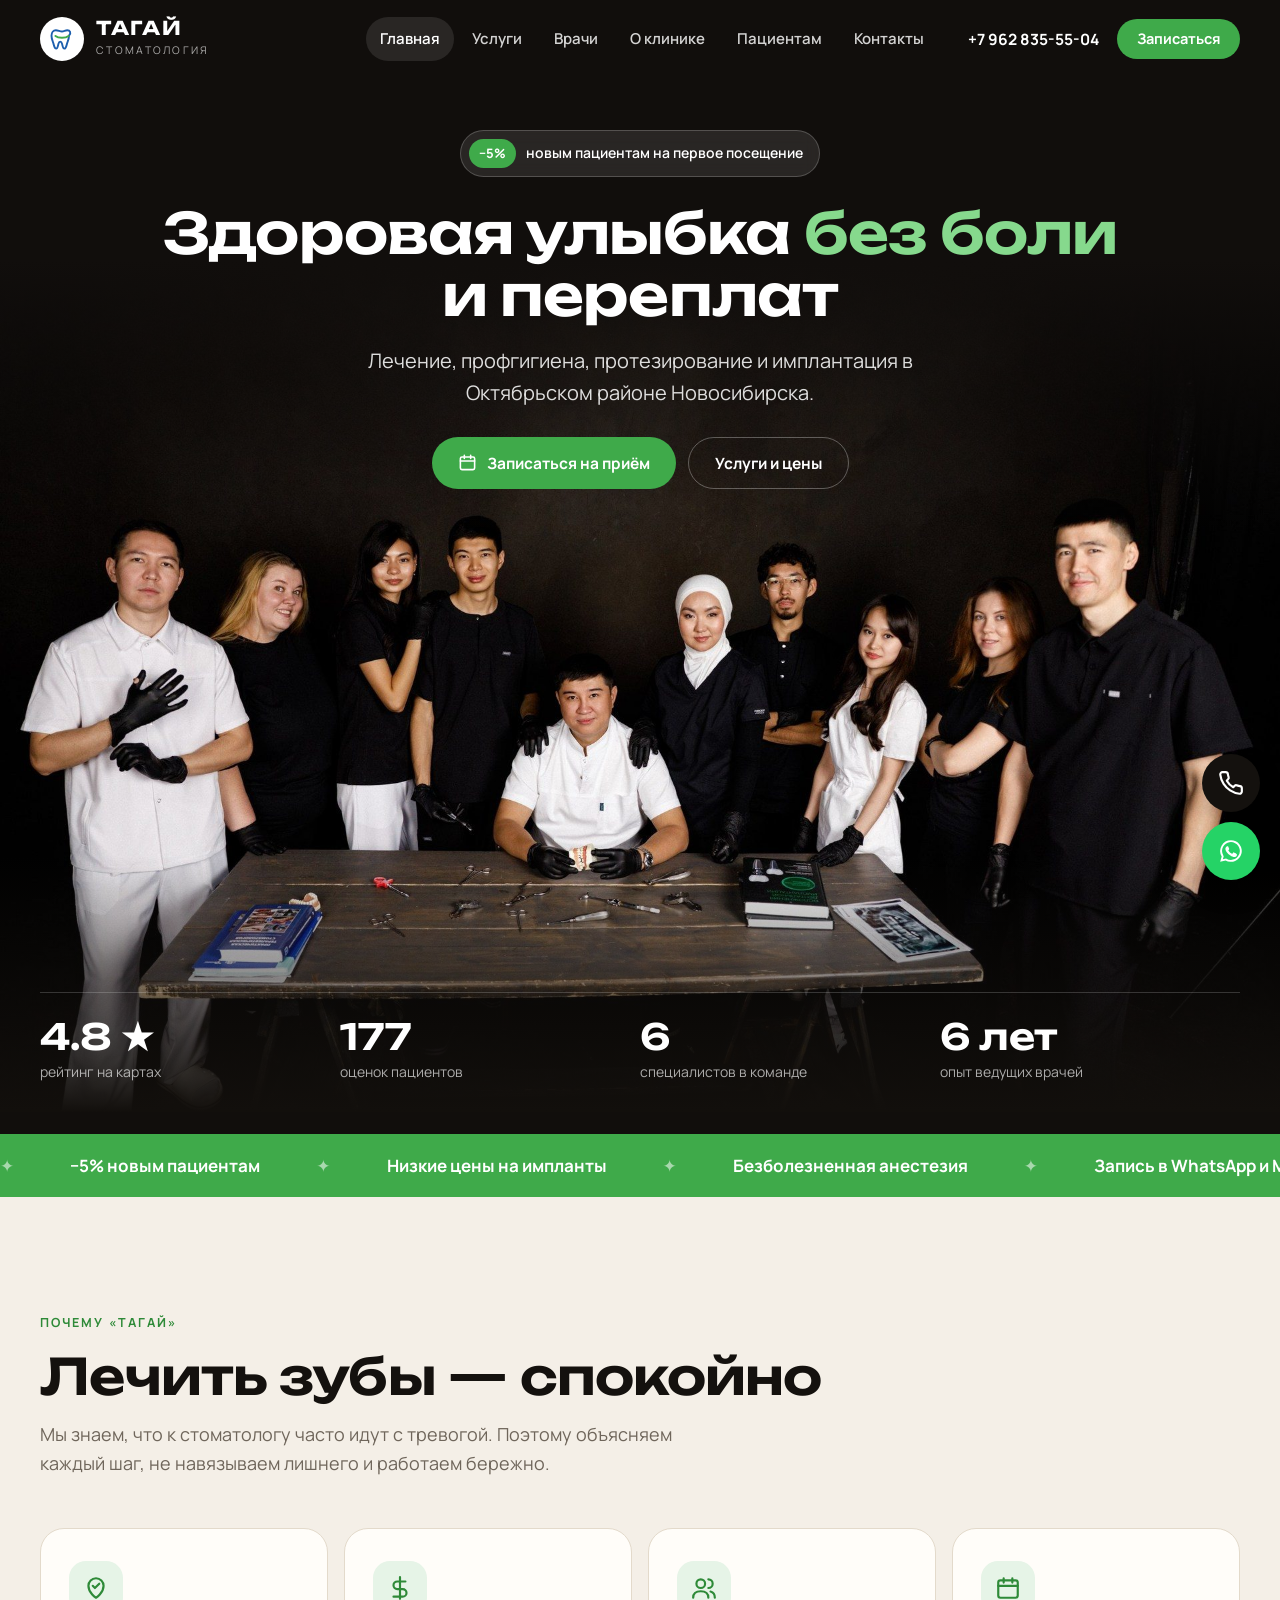
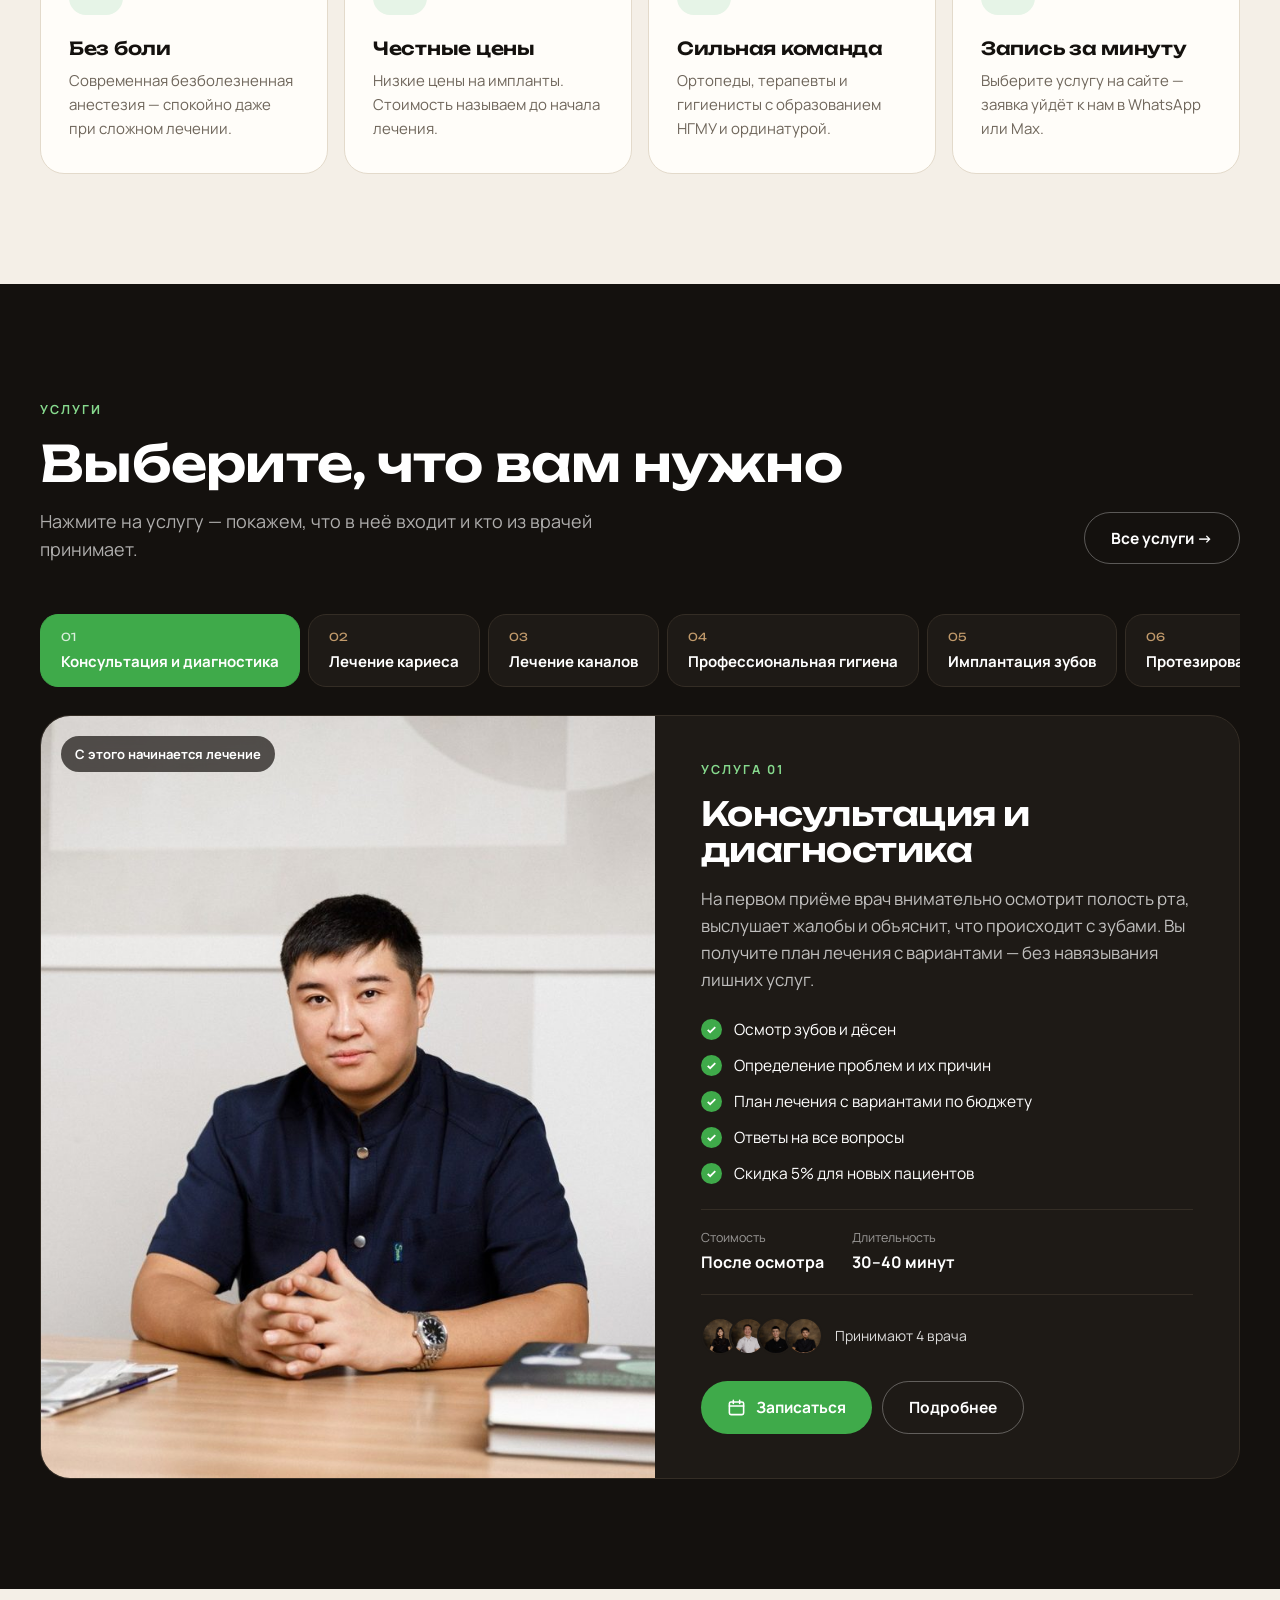
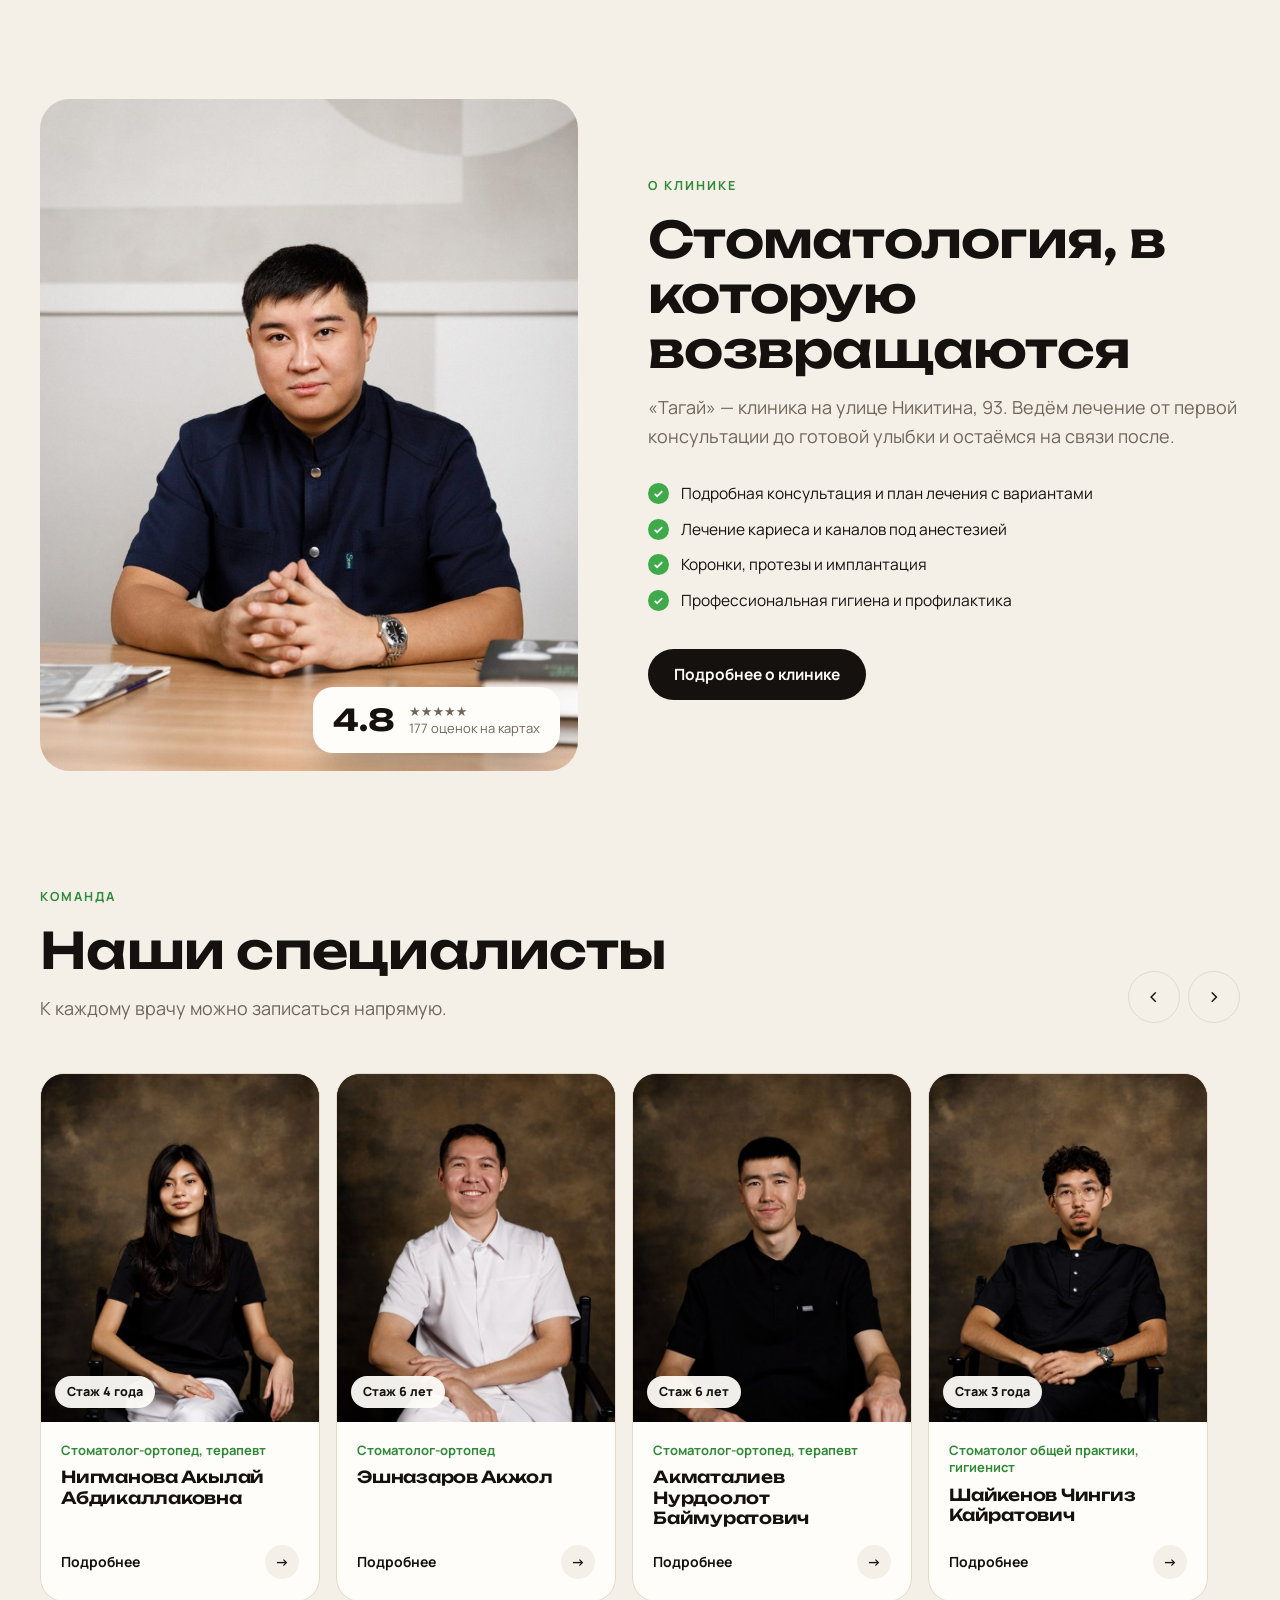
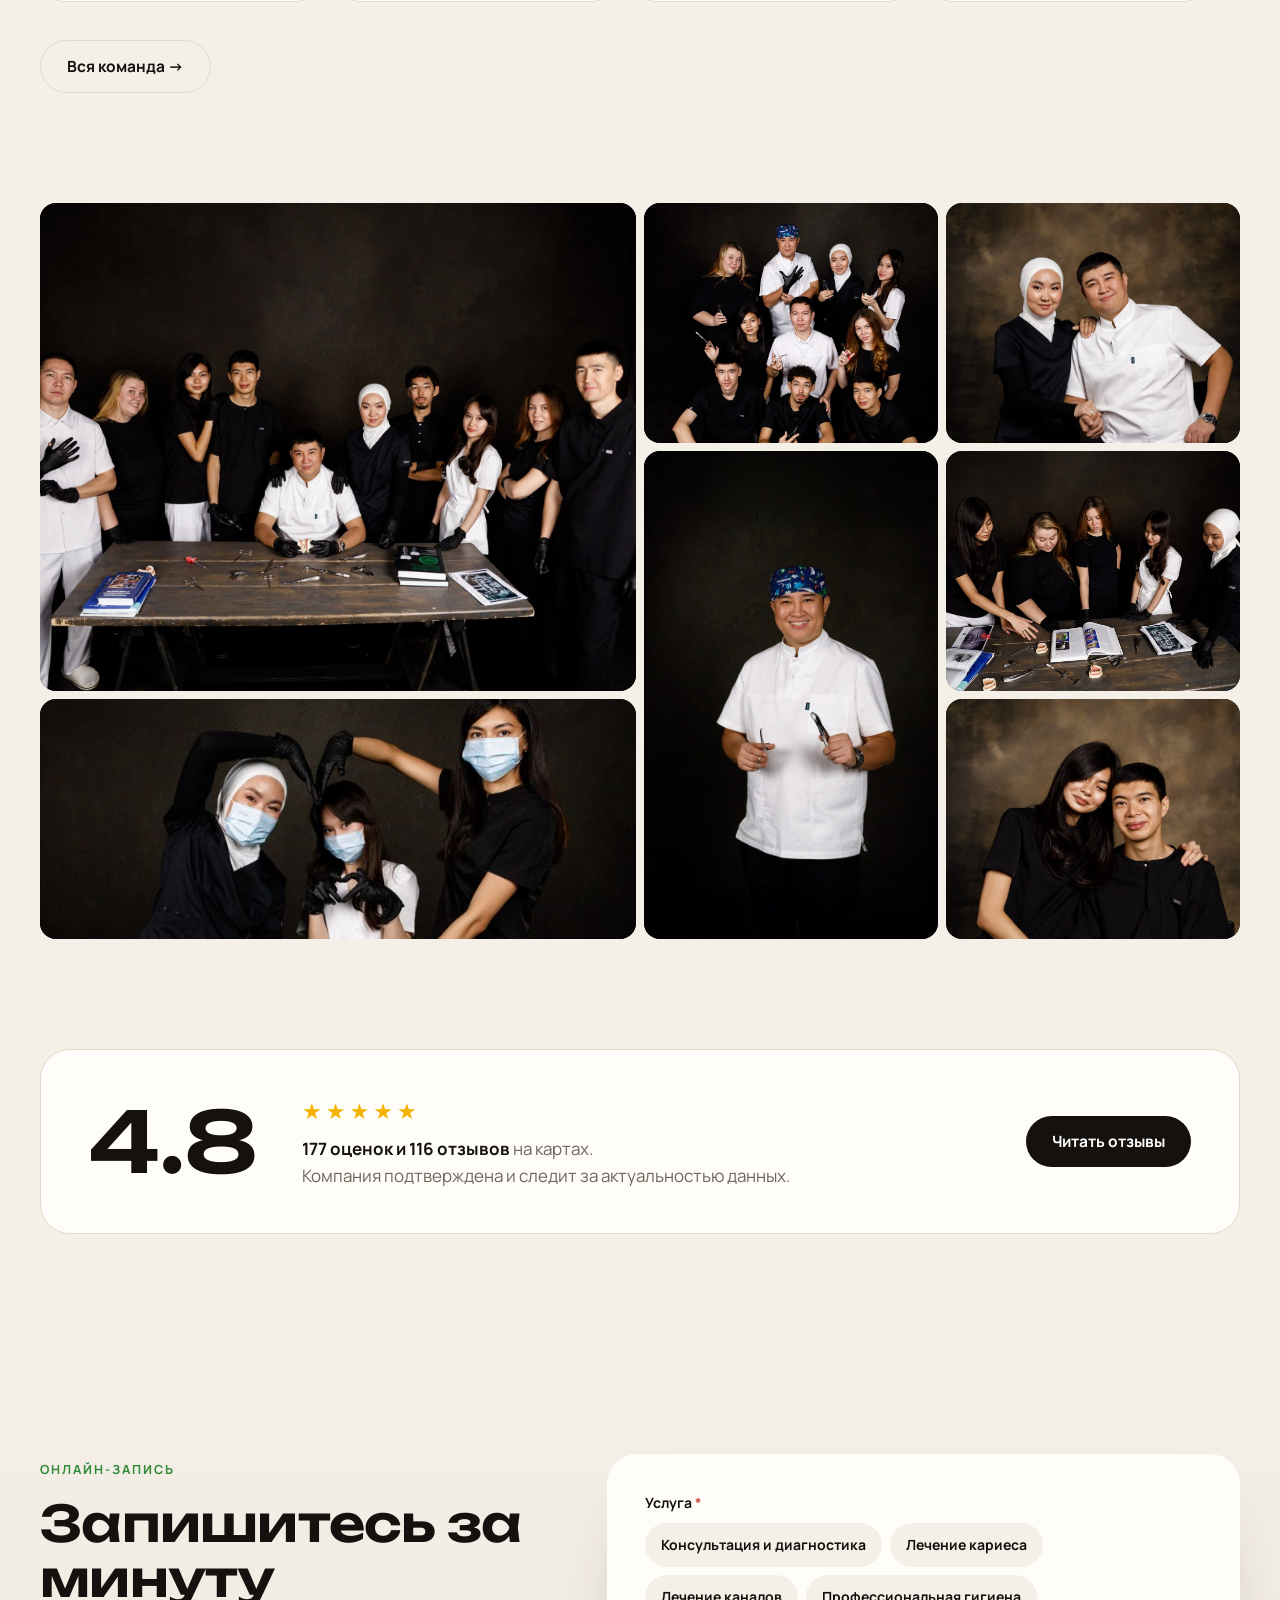
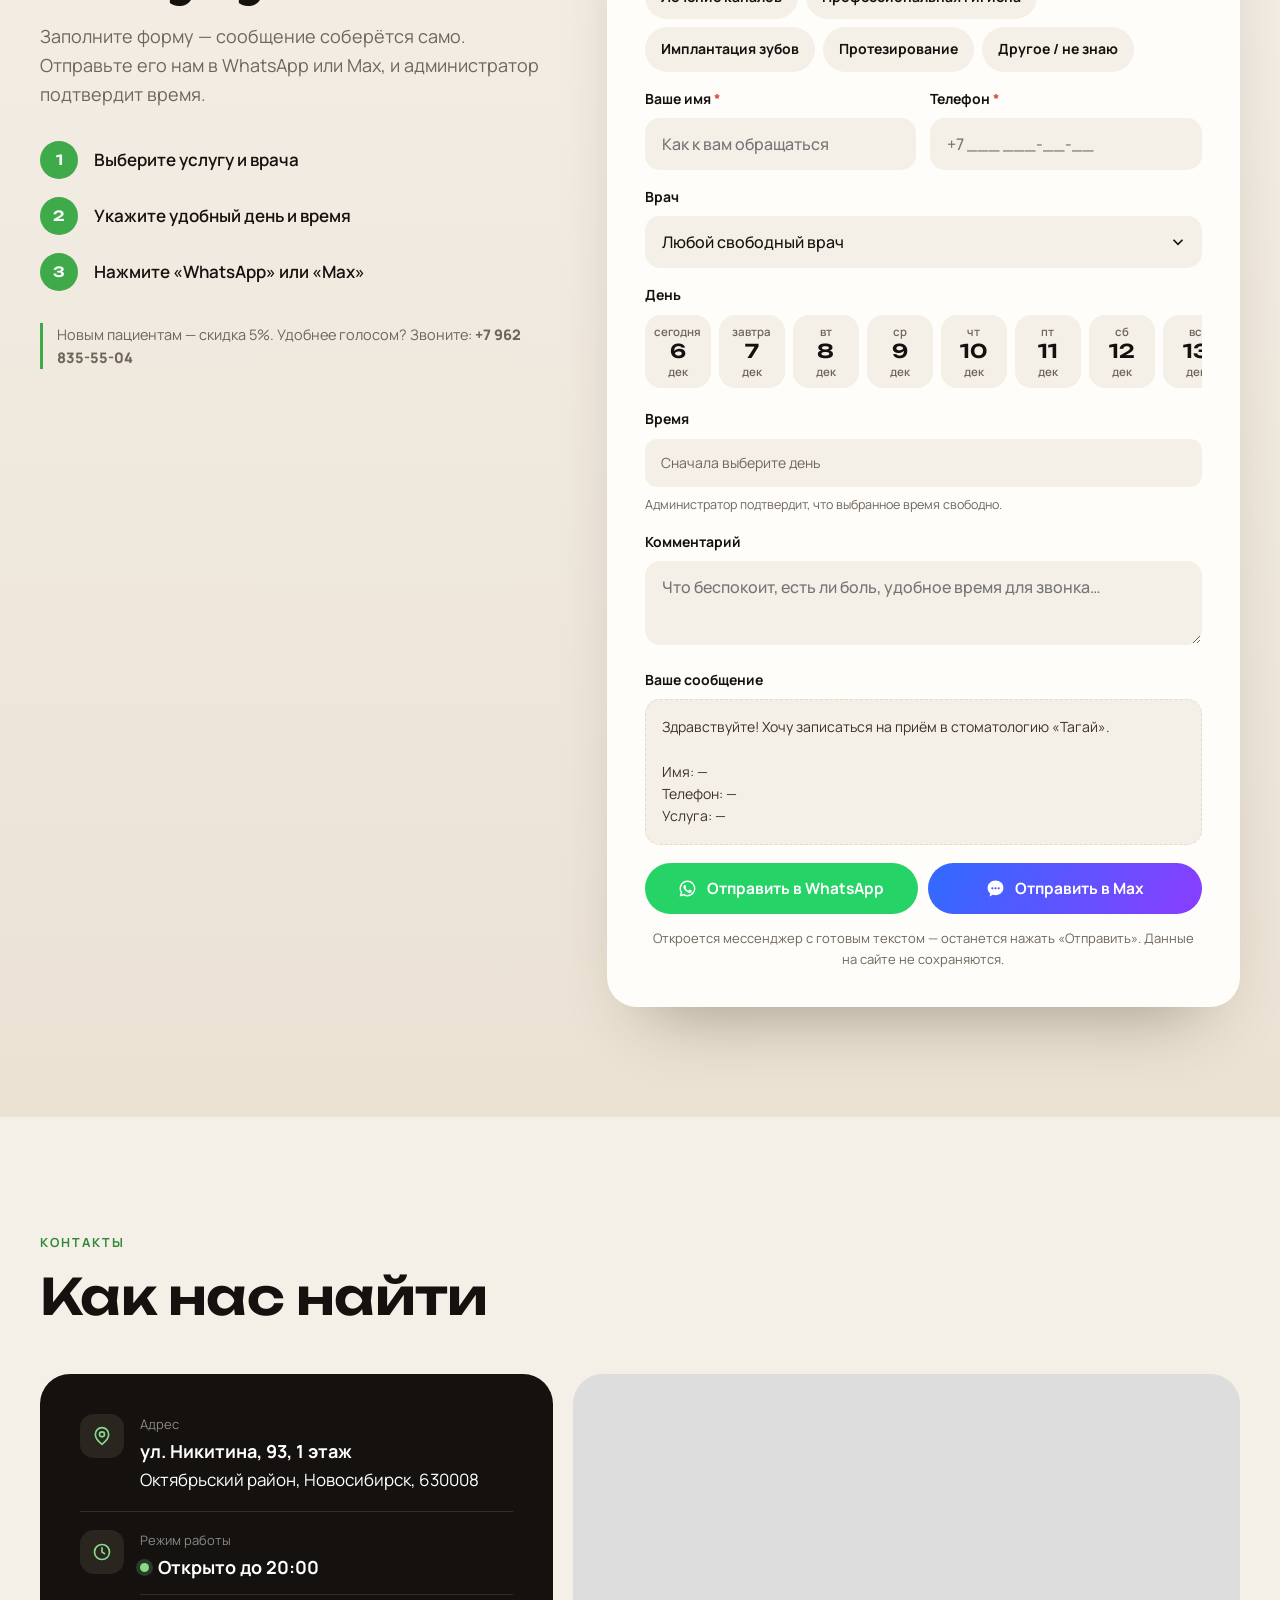
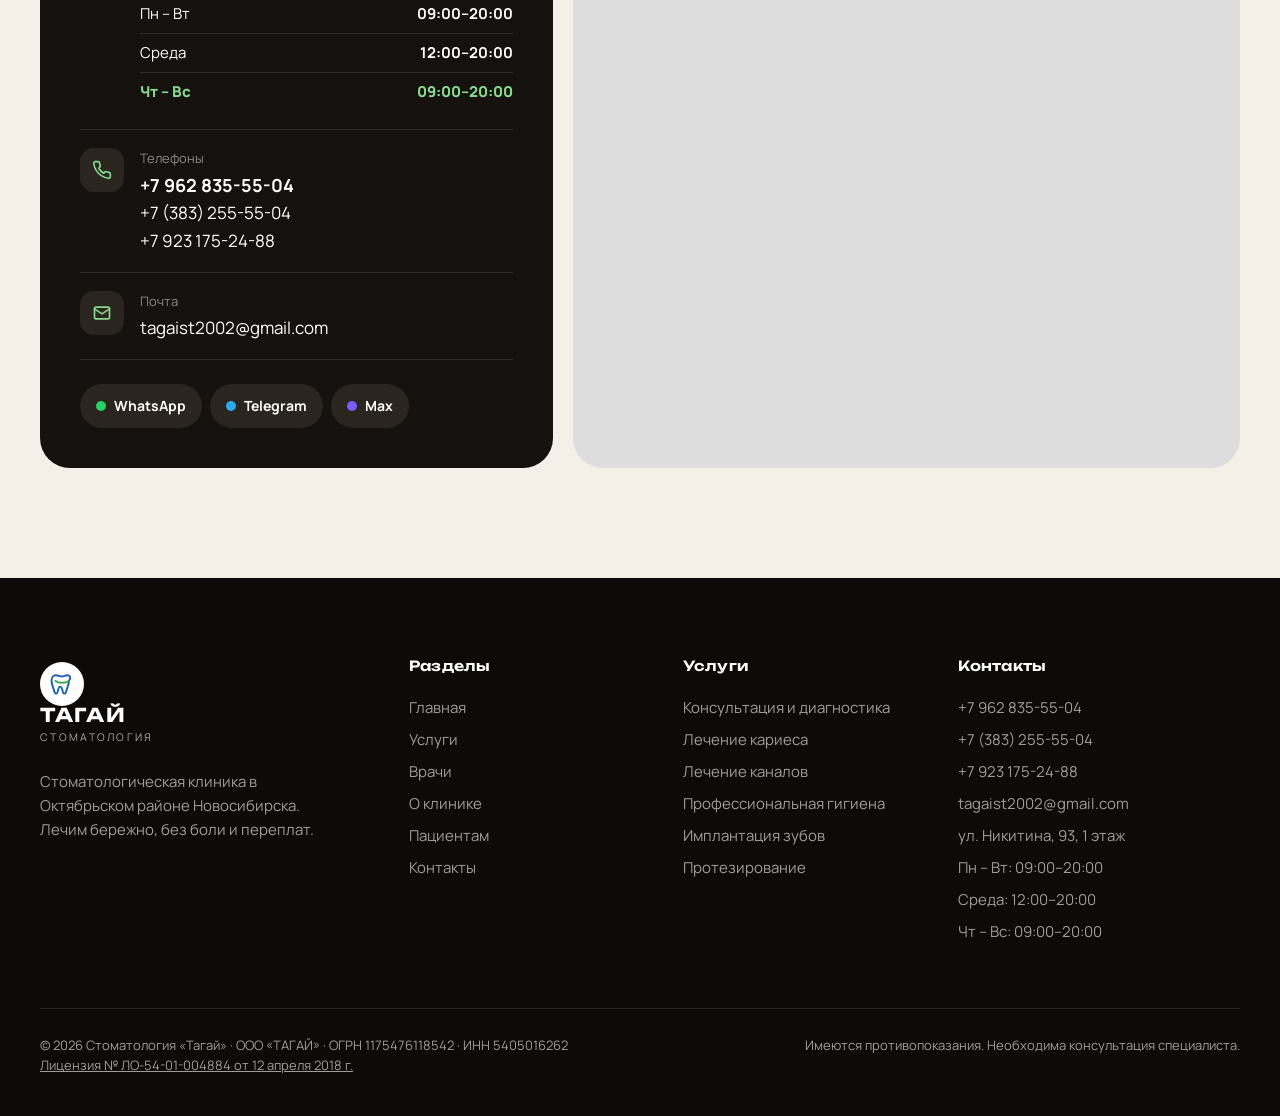
==== index.html @ fe36ddbd "Страница «Пациентам»: права, платные услуги, документы, контролирующие органы Co-Authored-By: Claude" ====
<!doctype html>
<html lang="ru">
<head>
<meta charset="utf-8">
<meta name="viewport" content="width=device-width,initial-scale=1">
<title>Стоматология «Тагай» — Новосибирск, ул. Никитина, 93</title>
<meta name="description" content="Стоматология «Тагай» в Октябрьском районе Новосибирска: лечение, профгигиена, протезирование и имплантация. Безболезненная анестезия, −5% новым пациентам. Запись в WhatsApp и Max.">
<meta property="og:title" content="Стоматология «Тагай» — Новосибирск">
<meta property="og:image" content="img/team-hero.jpg">
<link rel="preconnect" href="https://fonts.googleapis.com"><link rel="preconnect" href="https://fonts.gstatic.com" crossorigin>
<link href="https://fonts.googleapis.com/css2?family=Manrope:wght@400;500;600;700;800&family=Unbounded:wght@500;600;700&display=swap" rel="stylesheet">
<link rel="stylesheet" href="css/style.css?v=16">
</head>
<body data-page="index">
<header class="hdr" id="hdr"></header>
<main>

<section class="hero hero-team">
  <div class="wrap">
    <div class="badge"><b>−5%</b>новым пациентам на первое посещение</div>
    <h1>Здоровая улыбка <em>без&nbsp;боли</em> и&nbsp;переплат</h1>
    <p>Лечение, профгигиена, протезирование и имплантация в Октябрьском районе Новосибирска.</p>
    <div class="hero-actions">
      <button class="btn btn-green" data-book data-ic="cal">Записаться на приём</button>
      <a class="btn btn-ghost l" href="services.html">Услуги и цены</a>
    </div>
  </div>
  <div class="team"><img src="img/team-hero.jpg" alt="Команда стоматологии Тагай" fetchpriority="high"></div>
  <div class="wrap stats-wrap">
    <div class="stats">
      <div><b>4.8 ★</b><span>рейтинг на картах</span></div>
      <div><b>177</b><span>оценок пациентов</span></div>
      <div><b>6</b><span>специалистов в команде</span></div>
      <div><b>6 лет</b><span>опыт ведущих врачей</span></div>
    </div>
  </div>
</section>

<div class="marquee" aria-hidden="true"><div class="marquee-track">
  <span>−5% новым пациентам</span><span>Низкие цены на импланты</span><span>Безболезненная анестезия</span><span>Запись в WhatsApp и Max</span><span>ул. Никитина, 93</span>
  <span>−5% новым пациентам</span><span>Низкие цены на импланты</span><span>Безболезненная анестезия</span><span>Запись в WhatsApp и Max</span><span>ул. Никитина, 93</span>
</div></div>

<section>
  <div class="wrap">
    <div class="sec-head"><div><span class="eyebrow">Почему «Тагай»</span><h2 class="reveal">Лечить зубы — спокойно</h2>
      <p class="lead reveal">Мы знаем, что к стоматологу часто идут с тревогой. Поэтому объясняем каждый шаг, не навязываем лишнего и работаем бережно.</p></div></div>
    <div class="adv-grid">
      <div class="adv reveal"><i><svg viewBox="0 0 24 24" fill="none" stroke="currentColor" stroke-width="2" stroke-linecap="round" stroke-linejoin="round"><path d="M12 21s-7-4.4-7-11a7 7 0 0114 0c0 6.6-7 11-7 11z"/><path d="M9 10l2 2 4-4"/></svg></i><h3>Без боли</h3><p>Современная безболезненная анестезия — спокойно даже при сложном лечении.</p></div>
      <div class="adv reveal"><i><svg viewBox="0 0 24 24" fill="none" stroke="currentColor" stroke-width="2" stroke-linecap="round" stroke-linejoin="round"><path d="M12 2v20M17 6H9.5a3.5 3.5 0 000 7h5a3.5 3.5 0 010 7H6"/></svg></i><h3>Честные цены</h3><p>Низкие цены на импланты. Стоимость называем до начала лечения.</p></div>
      <div class="adv reveal"><i><svg viewBox="0 0 24 24" fill="none" stroke="currentColor" stroke-width="2" stroke-linecap="round" stroke-linejoin="round"><circle cx="9" cy="8" r="4"/><path d="M2 21c0-4 3-6 7-6s7 2 7 6M16 4a4 4 0 010 8M22 21c0-3-1.5-5-4-5.7"/></svg></i><h3>Сильная команда</h3><p>Ортопеды, терапевты и гигиенисты с образованием НГМУ и ординатурой.</p></div>
      <div class="adv reveal"><i><svg viewBox="0 0 24 24" fill="none" stroke="currentColor" stroke-width="2" stroke-linecap="round" stroke-linejoin="round"><rect x="3" y="5" width="18" height="16" rx="2"/><path d="M3 10h18M8 3v4M16 3v4"/></svg></i><h3>Запись за минуту</h3><p>Выберите услугу на сайте — заявка уйдёт к нам в WhatsApp или Max.</p></div>
    </div>
  </div>
</section>

<section class="dark">
  <div class="wrap">
    <div class="sec-head"><div><span class="eyebrow">Услуги</span><h2 class="reveal">Выберите, что вам нужно</h2>
      <p class="lead reveal">Нажмите на услугу — покажем, что в неё входит и кто из врачей принимает.</p></div>
      <a class="btn btn-ghost" href="services.html">Все услуги →</a></div>
    <div class="pick" id="pick"></div>
  </div>
</section>

<section>
  <div class="wrap split">
    <div class="split-img reveal"><img src="img/about.jpg" alt="Стоматология Тагай" loading="lazy">
      <div class="float"><b>4.8</b><small>★★★★★<br>177 оценок на картах</small></div></div>
    <div class="reveal">
      <span class="eyebrow">О клинике</span>
      <h2>Стоматология, в которую возвращаются</h2>
      <p class="lead">«Тагай» — клиника на улице Никитина, 93. Ведём лечение от первой консультации до готовой улыбки и остаёмся на связи после.</p>
      <ul class="ticks" style="margin:30px 0 36px">
        <li>Подробная консультация и план лечения с вариантами</li>
        <li>Лечение кариеса и каналов под анестезией</li>
        <li>Коронки, протезы и имплантация</li>
        <li>Профессиональная гигиена и профилактика</li>
      </ul>
      <a class="btn btn-dark" href="about.html">Подробнее о клинике</a>
    </div>
  </div>
</section>

<section style="padding-top:0">
  <div class="wrap">
    <div class="sec-head"><div><span class="eyebrow">Команда</span><h2 class="reveal">Наши специалисты</h2>
      <p class="lead reveal">К каждому врачу можно записаться напрямую.</p></div>
      <div class="strip-nav"><button id="sPrev" aria-label="Назад">‹</button><button id="sNext" aria-label="Вперёд">›</button></div></div>
    <div class="strip" id="strip"></div>
    <div style="margin-top:34px"><a class="btn btn-ghost" href="doctors.html">Вся команда →</a></div>
  </div>
</section>

<section style="padding:0 0 110px">
  <div class="wrap"><div class="mosaic" id="mosaic"></div></div>
</section>

<section style="padding-top:0">
  <div class="wrap">
    <div class="rating reveal">
      <div class="rating-num">4.8</div>
      <div><div class="stars">★★★★★</div><p><b>177 оценок и 116 отзывов</b> на картах.<br>Компания подтверждена и следит за актуальностью данных.</p></div>
      <a class="btn btn-dark" id="revBtn" href="#" target="_blank" rel="noopener">Читать отзывы</a>
    </div>
  </div>
</section>

<section class="booking" id="booking" style="background:linear-gradient(180deg,var(--cream),#ebe2d4)">
  <div class="wrap book-grid">
    <div>
      <span class="eyebrow">Онлайн-запись</span>
      <h2>Запишитесь за минуту</h2>
      <p class="lead">Заполните форму — сообщение соберётся само. Отправьте его нам в WhatsApp или Max, и администратор подтвердит время.</p>
      <ol class="how"><li>Выберите услугу и врача</li><li>Укажите удобный день и время</li><li>Нажмите «WhatsApp» или «Max»</li></ol>
      <p class="note-line">Новым пациентам — скидка 5%. Удобнее голосом? Звоните: <a data-tel="text" style="font-weight:800"></a></p>
    </div>
    <div class="bform" id="form"></div>
  </div>
</section>

<section>
  <div class="wrap">
    <div class="sec-head"><div><span class="eyebrow">Контакты</span><h2 class="reveal">Как нас найти</h2></div></div>
    <div class="contacts" id="contacts"></div>
  </div>
</section>

</main>
<footer class="ftr" id="ftr"></footer>
<script src="js/data.js?v=16"></script><script src="js/app.js?v=16"></script>
<script>document.addEventListener("DOMContentLoaded",()=>{document.getElementById("revBtn").href=SITE.maps;});</script>
</body>
</html>
---- css/style.css ----
:root{
  --ink:#14110e; --ink-2:#1e1a16; --ink-3:#2b251f; --line-d:#342d25;
  --cream:#f4efe7; --paper:#fffdf9; --line:#e3dacb; --muted:#6f665b;
  --green:#3faa4a; --green-d:#2e8a38; --green-l:#86d98d; --blue:#1d5fae; --gold:#c19a6b;
  --r:24px; --wrap:1240px;
  --ease:cubic-bezier(.2,.7,.2,1);
}
*{box-sizing:border-box;margin:0;padding:0}
html{scroll-behavior:smooth}
body{font-family:Manrope,system-ui,sans-serif;color:var(--ink);background:var(--cream);line-height:1.6;font-size:17px;-webkit-font-smoothing:antialiased;overflow-x:hidden}
img{display:block;max-width:100%}
a{color:inherit;text-decoration:none}
button{font:inherit;color:inherit}
.wrap{max-width:var(--wrap);margin:0 auto;padding:0 20px}
h1,h2,h3,h4{font-family:Unbounded,sans-serif;font-weight:600;line-height:1.1;letter-spacing:-.015em}
h1{font-size:clamp(36px,6.2vw,82px)}
h2{font-size:clamp(28px,4.2vw,50px)}
h3{font-size:20px}
.eyebrow{display:inline-block;font-size:12.5px;font-weight:700;letter-spacing:.16em;text-transform:uppercase;color:var(--green-d);margin-bottom:16px}
.dark .eyebrow,.eyebrow.l{color:var(--green-l)}
.lead{color:var(--muted);max-width:640px;font-size:18px;margin-top:16px}
.dark .lead{color:rgba(255,255,255,.66)}
section{padding:110px 0}
.dark{background:var(--ink);color:#fff}
.sec-head{display:flex;justify-content:space-between;align-items:flex-end;gap:30px;flex-wrap:wrap;margin-bottom:50px}
.sec-head.center{justify-content:center;text-align:center}
.sec-head.center .lead{margin-inline:auto}
@media(max-width:700px){section{padding:76px 0}.sec-head{margin-bottom:34px}}

/* ---------- buttons */
.btn{display:inline-flex;align-items:center;justify-content:center;gap:10px;border:0;cursor:pointer;font-weight:700;font-size:15.5px;padding:16px 26px;border-radius:999px;transition:.25s var(--ease);white-space:nowrap;line-height:1.2}
.btn svg{width:19px;height:19px;flex:none}
.btn:active{transform:scale(.97)}
.btn-green{background:var(--green);color:#fff}.btn-green:hover{background:var(--green-d)}
.btn-dark{background:var(--ink);color:#fff}.btn-dark:hover{background:var(--ink-3)}
.btn-ghost{background:transparent;border:1.5px solid var(--line);color:var(--ink)}.btn-ghost:hover{border-color:var(--ink)}
.dark .btn-ghost,.btn-ghost.l{border-color:rgba(255,255,255,.3);color:#fff}.dark .btn-ghost:hover,.btn-ghost.l:hover{border-color:#fff;background:rgba(255,255,255,.06)}
.btn-wa{background:#25d366;color:#fff}.btn-wa:hover{background:#1eb757}
.btn-max{background:linear-gradient(120deg,#2f6bff,#8b3dff);color:#fff}.btn-max:hover{filter:brightness(1.1)}
.btn-sm{padding:11px 20px;font-size:14.5px}

/* ---------- header */
.hdr{position:fixed;inset:0 0 auto;z-index:50;color:#fff;transition:background .3s,box-shadow .3s}
.hdr.solid{background:rgba(20,17,14,.9);backdrop-filter:blur(14px);-webkit-backdrop-filter:blur(14px);box-shadow:0 1px 0 rgba(255,255,255,.06)}
.hdr .wrap{display:flex;align-items:center;height:78px;gap:30px}
.logo{display:flex;align-items:center;gap:12px;flex:none}
.logo-mark{width:44px;height:44px;border-radius:50%;background:#fff;display:grid;place-items:center;flex:none}
.logo-mark svg{width:28px;height:28px}
.logo b{font-family:Unbounded;font-size:19px;letter-spacing:.06em;display:block;line-height:1}
.logo small{display:block;font-size:10.5px;letter-spacing:.22em;text-transform:uppercase;opacity:.65;margin-top:4px}
.nav{display:flex;gap:4px;margin-left:auto}
.nav>a,.nav .dd-wrap>a{padding:10px 14px;border-radius:999px;font-weight:600;font-size:15px;opacity:.82;transition:.2s;display:block}
.nav a:hover,.nav a.on{opacity:1}
.nav a.on{background:rgba(255,255,255,.1)}
.hdr-cta{display:flex;align-items:center;gap:18px}
.hdr-tel{font-weight:700;font-size:15.5px}
.burger{display:none;width:46px;height:46px;border-radius:50%;border:1px solid rgba(255,255,255,.25);background:none;cursor:pointer;place-items:center}
.burger span{display:block;width:18px;height:2px;background:#fff;box-shadow:0 6px 0 #fff,0 -6px 0 #fff}
.dd-wrap{position:relative}
.dd{position:absolute;top:100%;left:50%;transform:translate(-50%,10px);width:560px;background:var(--paper);color:var(--ink);border-radius:22px;padding:14px;box-shadow:0 30px 60px -20px rgba(0,0,0,.45);opacity:0;visibility:hidden;transition:.25s var(--ease)}
.dd-wrap:hover .dd{opacity:1;visibility:visible;transform:translate(-50%,4px)}
.dd-grid{display:grid;grid-template-columns:1fr 1fr;gap:4px}
.dd-grid a{display:flex;gap:12px;align-items:center;padding:10px;border-radius:14px;transition:.2s}
.dd-grid a:hover{background:var(--cream)}
.dd-grid img{width:48px;height:48px;border-radius:12px;object-fit:cover;object-position:center 20%}
.dd-grid b{display:block;font-size:14px;line-height:1.25}
.dd-grid small{font-size:12.5px;color:var(--muted)}
.dd-all{display:block;text-align:center;font-weight:700;font-size:14px;padding:12px;margin-top:6px;border-top:1px solid var(--line)}
@media(max-width:1100px){.hdr-tel{display:none}}
@media(max-width:960px){
  .nav{position:fixed;inset:78px 0 auto;flex-direction:column;background:rgba(20,17,14,.97);padding:14px 20px 26px;gap:2px;transform:translateY(-16px);opacity:0;visibility:hidden;transition:.3s var(--ease);margin:0;max-height:calc(100vh - 78px);overflow:auto}
  .hdr.open .nav{transform:none;opacity:1;visibility:visible}
  .nav>a,.nav .dd-wrap>a{font-size:18px;padding:14px 10px}
  .dd{display:none}
  .burger{display:grid;margin-left:auto}
  .hdr-cta .btn{display:none}
}

/* ---------- page head */
.page-head{position:relative;color:#fff;padding:180px 0 90px;background:var(--ink) center 30%/cover no-repeat;overflow:hidden}
.page-head:before{content:"";position:absolute;inset:0;background:linear-gradient(90deg,rgba(20,17,14,.92) 0%,rgba(20,17,14,.6) 60%,rgba(20,17,14,.35) 100%)}
.page-head .wrap{position:relative}
.page-head h1{font-size:clamp(34px,5.2vw,68px);max-width:860px}
.page-head .lead{color:rgba(255,255,255,.75)}
.crumbs{font-size:14px;opacity:.6;margin-bottom:26px}
.crumbs a:hover{opacity:1;text-decoration:underline}

/* ---------- hero */
.hero{position:relative;min-height:100svh;display:flex;align-items:flex-end;color:#fff;padding:150px 0 64px;background:#120f0c;overflow:hidden}
.hero-bg{position:absolute;inset:-4%;background:url(../img/team-hero.jpg) center 32%/cover;animation:kb 22s ease-out forwards}
@keyframes kb{from{transform:scale(1.08)}to{transform:scale(1)}}
.hero:after{content:"";position:absolute;inset:0;background:linear-gradient(180deg,rgba(18,15,12,.6) 0%,rgba(18,15,12,.1) 32%,rgba(18,15,12,.78) 70%,#120f0c 100%)}
.hero .wrap{position:relative;z-index:1;width:100%}
.hero h1{max-width:980px;margin-bottom:24px}
.hero h1 em{font-style:normal;color:var(--green-l)}
.hero p{font-size:clamp(17px,1.6vw,20px);max-width:580px;opacity:.86;margin-bottom:36px}
.hero-actions{display:flex;flex-wrap:wrap;gap:12px;margin-bottom:60px}
.badge{display:inline-flex;align-items:center;gap:10px;background:rgba(255,255,255,.1);border:1px solid rgba(255,255,255,.2);backdrop-filter:blur(8px);padding:8px 16px 8px 8px;border-radius:999px;font-size:14px;font-weight:600;margin-bottom:26px}
.badge b{background:var(--green);border-radius:999px;padding:4px 10px;font-size:13px}
.stats{display:grid;grid-template-columns:repeat(4,1fr);border-top:1px solid rgba(255,255,255,.18)}
.stats div{padding:24px 20px 0 0}
.stats b{display:block;font-family:Unbounded;font-size:clamp(24px,3vw,36px);font-weight:600;line-height:1.1}
.stats span{font-size:14px;opacity:.65}
@media(max-width:720px){.stats{grid-template-columns:1fr 1fr}.hero-actions .btn{flex:1}}

/* ---------- marquee */
.marquee{background:var(--green);color:#fff;padding:18px 0;overflow:hidden}
.marquee-track{display:flex;white-space:nowrap;font-weight:700;font-size:17px;animation:run 34s linear infinite;width:max-content}
.marquee-track span{padding-right:56px}
.marquee-track span:before{content:"✦";margin-right:56px;opacity:.55}
@keyframes run{to{transform:translateX(-50%)}}

/* ---------- advantages */
.adv-grid{display:grid;grid-template-columns:repeat(4,1fr);gap:16px}
.adv{background:var(--paper);border:1px solid var(--line);border-radius:var(--r);padding:32px 28px;transition:.3s var(--ease)}
.adv:hover{transform:translateY(-4px);box-shadow:0 24px 40px -24px rgba(60,40,20,.3)}
.adv i{display:grid;place-items:center;width:54px;height:54px;border-radius:17px;background:#e6f4e7;color:var(--green-d);margin-bottom:24px}
.adv i svg{width:26px;height:26px}
.adv h3{font-size:18px;margin-bottom:10px}
.adv p{color:var(--muted);font-size:15px}
@media(max-width:1000px){.adv-grid{grid-template-columns:1fr 1fr}}
@media(max-width:560px){.adv-grid{grid-template-columns:1fr}}

/* ---------- service picker (как выбор домика) */
.pick-tabs{display:flex;gap:8px;overflow-x:auto;scrollbar-width:none;padding-bottom:6px;margin-bottom:22px;scroll-snap-type:x proximity}
.pick-tabs::-webkit-scrollbar{display:none}
.pick-tabs button{flex:none;scroll-snap-align:start;cursor:pointer;text-align:left;background:var(--ink-2);border:1px solid var(--line-d);color:#fff;border-radius:18px;padding:14px 20px;transition:.25s var(--ease);min-width:170px}
.pick-tabs button small{display:block;font-family:Unbounded;font-size:11px;color:var(--gold);margin-bottom:6px}
.pick-tabs button b{display:block;font-size:15px;line-height:1.25;font-weight:700}
.pick-tabs button:hover{border-color:#5a4e40}
.pick-tabs button.on{background:var(--green);border-color:var(--green)}
.pick-tabs button.on small{color:rgba(255,255,255,.8)}
:not(.dark)>.wrap>.pick .pick-tabs button,.pick.light .pick-tabs button{background:var(--paper);border-color:var(--line);color:var(--ink)}
.pick.light .pick-tabs button.on{background:var(--ink);border-color:var(--ink);color:#fff}
.pick-view{display:grid;grid-template-columns:1.05fr 1fr;gap:0;background:var(--ink-2);border:1px solid var(--line-d);border-radius:30px;overflow:hidden;min-height:520px}
.pick.light .pick-view{background:var(--paper);border-color:var(--line)}
.pick-photo{position:relative;overflow:hidden;background:#000}
.pick-photo img{position:absolute;inset:0;width:100%;height:100%;object-fit:cover;object-position:center 22%;animation:fadein .6s var(--ease)}
@keyframes fadein{from{opacity:0;transform:scale(1.04)}to{opacity:1;transform:none}}
.pick-photo .tag{position:absolute;left:20px;top:20px;background:rgba(20,17,14,.7);backdrop-filter:blur(8px);color:#fff;font-size:13px;font-weight:700;padding:8px 14px;border-radius:999px}
.pick-info{padding:44px 46px;display:flex;flex-direction:column;animation:fadein .5s var(--ease)}
.pick-info h3{font-size:clamp(24px,2.6vw,34px);margin-bottom:16px}
.pick-info p{opacity:.72}
.ticks{list-style:none;display:grid;gap:11px;margin:24px 0}
.ticks li{display:flex;gap:12px;align-items:flex-start;font-size:15.5px}
.ticks li:before{content:"";flex:none;width:21px;height:21px;margin-top:2px;border-radius:50%;background:var(--green) url("data:image/svg+xml,%3Csvg xmlns='http://www.w3.org/2000/svg' viewBox='0 0 24 24' fill='none' stroke='white' stroke-width='3.2'%3E%3Cpath d='M5 12.5l4.5 4.5L19 7.5'/%3E%3C/svg%3E") center/13px no-repeat}
.pick-meta{display:flex;gap:28px;padding:18px 0;border-top:1px solid var(--line-d);border-bottom:1px solid var(--line-d);margin-bottom:22px}
.pick.light .pick-meta{border-color:var(--line)}
.pick-meta small{display:block;font-size:12.5px;opacity:.55}
.pick-meta b{font-size:16px}
.who{display:flex;align-items:center;gap:12px;margin-bottom:26px;font-size:14px;opacity:.85}
.avatars{display:flex}
.avatars img{width:38px;height:38px;border-radius:50%;object-fit:cover;object-position:center 15%;border:2px solid var(--ink-2);margin-left:-10px}
.avatars img:first-child{margin-left:0}
.pick.light .avatars img{border-color:var(--paper)}
.pick-btns{display:flex;gap:10px;flex-wrap:wrap;margin-top:auto}
@media(max-width:900px){.pick-view{grid-template-columns:1fr}.pick-photo{aspect-ratio:4/3}.pick-info{padding:30px 24px}}

/* ---------- service cards */
.svc-grid{display:grid;grid-template-columns:repeat(3,1fr);gap:18px}
.svc{position:relative;display:flex;flex-direction:column;background:var(--paper);border:1px solid var(--line);border-radius:var(--r);overflow:hidden;transition:.3s var(--ease)}
.svc:hover{transform:translateY(-5px);box-shadow:0 30px 50px -28px rgba(60,40,20,.4)}
.svc-img{aspect-ratio:16/11;overflow:hidden;background:var(--ink)}
.svc-img img{width:100%;height:100%;object-fit:cover;object-position:center 22%;transition:.7s var(--ease)}
.svc:hover .svc-img img{transform:scale(1.05)}
.svc-body{padding:24px 26px 26px;display:flex;flex-direction:column;flex:1}
.svc-body .n{font-family:Unbounded;font-size:12px;color:var(--gold);margin-bottom:10px}
.svc-body h3{margin-bottom:10px}
.svc-body p{color:var(--muted);font-size:15px;flex:1}
.svc-foot{display:flex;justify-content:space-between;align-items:center;margin-top:22px;padding-top:18px;border-top:1px solid var(--line);font-weight:700;font-size:14.5px}
.svc-foot .more{display:inline-flex;align-items:center;gap:6px;color:var(--green-d)}
@media(max-width:1000px){.svc-grid{grid-template-columns:1fr 1fr}}
@media(max-width:620px){.svc-grid{grid-template-columns:1fr}}

/* ---------- team */
.filters{display:flex;gap:8px;flex-wrap:wrap;margin-bottom:34px}
.filters button{cursor:pointer;background:var(--paper);border:1.5px solid var(--line);border-radius:999px;padding:10px 18px;font-weight:700;font-size:14.5px;transition:.2s}
.filters button:hover{border-color:var(--ink)}
.filters button.on{background:var(--ink);border-color:var(--ink);color:#fff}
.team-grid{display:grid;grid-template-columns:repeat(4,1fr);gap:18px}
.doc{display:flex;flex-direction:column;background:var(--paper);border:1px solid var(--line);border-radius:var(--r);overflow:hidden;transition:.3s var(--ease)}
.doc:hover{transform:translateY(-5px);box-shadow:0 30px 50px -28px rgba(60,40,20,.4)}
.doc-photo{position:relative;aspect-ratio:4/5;overflow:hidden;background:#2a231c}
.doc-photo img{width:100%;height:100%;object-fit:cover;object-position:center 18%;transition:.7s var(--ease)}
.doc:hover .doc-photo img{transform:scale(1.05)}
.doc-photo .exp{position:absolute;left:14px;bottom:14px;background:rgba(255,253,249,.94);color:var(--ink);font-size:12.5px;font-weight:800;padding:6px 12px;border-radius:999px}
.doc-body{padding:20px 20px 22px;display:flex;flex-direction:column;flex:1}
.doc .role{font-size:13px;font-weight:700;color:var(--green-d);margin-bottom:8px;line-height:1.35}
.doc h3{font-size:16.5px;line-height:1.25;flex:1}
.doc .go{margin-top:16px;font-size:14px;font-weight:700;display:flex;justify-content:space-between;align-items:center}
.doc .go span:last-child{width:34px;height:34px;border-radius:50%;background:var(--cream);display:grid;place-items:center;transition:.25s}
.doc:hover .go span:last-child{background:var(--green);color:#fff}
.doc.soon .doc-photo{display:grid;place-items:center;background:linear-gradient(150deg,#2a231c,#40352a)}
.doc.soon .doc-photo span{font-family:Unbounded;color:rgba(255,255,255,.35);font-size:14px;text-align:center;padding:20px}
.doc.soon:hover{transform:none;box-shadow:none}
@media(max-width:1100px){.team-grid{grid-template-columns:repeat(3,1fr)}}
@media(max-width:760px){.team-grid{grid-template-columns:1fr 1fr;gap:12px}.doc h3{font-size:14.5px}.doc-body{padding:16px}.doc .role{font-size:12px}}

/* horizontal team strip on index */
.strip{display:flex;gap:16px;overflow-x:auto;scroll-snap-type:x mandatory;scrollbar-width:none;padding-bottom:4px}
.strip::-webkit-scrollbar{display:none}
.strip .doc{flex:0 0 280px;scroll-snap-align:start}
.strip-nav{display:flex;gap:8px}
.strip-nav button{width:52px;height:52px;border-radius:50%;border:1.5px solid var(--line);background:none;cursor:pointer;font-size:22px;transition:.2s}
.strip-nav button:hover{background:var(--ink);color:#fff;border-color:var(--ink)}
@media(max-width:600px){.strip .doc{flex-basis:72%}}

/* ---------- doctor page */
.doctor{display:grid;grid-template-columns:1fr 1.1fr;gap:56px;align-items:start}
.doctor-photos{display:grid;gap:12px;position:sticky;top:100px}
.doctor-main{border-radius:28px;overflow:hidden;aspect-ratio:4/5;background:#2a231c;cursor:zoom-in}
.doctor-main img{width:100%;height:100%;object-fit:cover;object-position:center 18%}
.thumbs{display:flex;gap:10px}
.thumbs img{width:84px;height:84px;object-fit:cover;object-position:center 18%;border-radius:16px;cursor:pointer;opacity:.55;transition:.2s;border:2px solid transparent}
.thumbs img.on,.thumbs img:hover{opacity:1}
.thumbs img.on{border-color:var(--green)}
.specs{display:grid;grid-template-columns:1fr 1fr;gap:12px;margin:30px 0}
.specs div{background:var(--paper);border:1px solid var(--line);border-radius:18px;padding:18px 20px}
.specs span{display:block;font-size:13px;color:var(--muted);margin-bottom:4px}
.specs b{font-size:17px;line-height:1.3;display:block}
.mini-svcs{display:grid;gap:10px;margin:14px 0 34px}
.mini-svcs a{display:flex;gap:14px;align-items:center;background:var(--paper);border:1px solid var(--line);border-radius:18px;padding:10px 16px 10px 10px;transition:.2s;font-weight:700}
.mini-svcs a:hover{border-color:var(--ink)}
.mini-svcs img{width:56px;height:56px;border-radius:12px;object-fit:cover;object-position:center 20%}
.mini-svcs a span:last-child{margin-left:auto;color:var(--green-d)}
@media(max-width:900px){.doctor{grid-template-columns:1fr;gap:30px}.doctor-photos{position:static}.doctor-main{aspect-ratio:1/1}}

/* ---------- service page */
.svc-page{display:grid;grid-template-columns:1.35fr 1fr;gap:50px;align-items:start}
.panel{position:sticky;top:100px;background:var(--ink);color:#fff;border-radius:28px;padding:34px}
.panel h3{margin-bottom:6px}
.panel .price{font-family:Unbounded;font-size:28px;margin:14px 0 4px}
.panel .note{font-size:14px;opacity:.6;margin-bottom:24px}
.panel .btn{width:100%;margin-top:10px}
.panel .row2{display:grid;grid-template-columns:1fr 1fr;gap:10px}
.steps{list-style:none;counter-reset:s;display:grid;gap:16px;margin:24px 0 40px}
.steps li{counter-increment:s;display:flex;gap:16px;align-items:flex-start;background:var(--paper);border:1px solid var(--line);border-radius:18px;padding:18px 20px}
.steps li:before{content:counter(s);flex:none;width:34px;height:34px;border-radius:50%;background:var(--ink);color:#fff;display:grid;place-items:center;font:600 14px Unbounded}
.prose p{margin-bottom:16px;font-size:18px;color:#3a332c}
.prose h3{margin:36px 0 6px}
.big-img{border-radius:28px;overflow:hidden;aspect-ratio:16/10;margin-bottom:36px}
.big-img img{width:100%;height:100%;object-fit:cover;object-position:center 22%}
@media(max-width:960px){.svc-page{grid-template-columns:1fr}.panel{position:static}}

/* ---------- about split */
.split{display:grid;grid-template-columns:1fr 1.1fr;gap:70px;align-items:center}
.split-img{position:relative;border-radius:30px;overflow:hidden;aspect-ratio:4/5}
.split-img img{width:100%;height:100%;object-fit:cover}
.split-img .float{position:absolute;right:18px;bottom:18px;background:var(--paper);border-radius:20px;padding:16px 20px;display:flex;gap:14px;align-items:center;box-shadow:0 20px 40px -15px rgba(0,0,0,.4)}
.split-img .float b{font-family:Unbounded;font-size:30px;line-height:1}
.split-img .float small{font-size:13px;color:var(--muted);line-height:1.3;display:block}
@media(max-width:900px){.split{grid-template-columns:1fr;gap:36px}.split-img{aspect-ratio:4/3}}

/* ---------- gallery */
.mosaic{display:grid;grid-template-columns:repeat(4,1fr);grid-auto-rows:240px;grid-auto-flow:dense;gap:8px}
.mosaic figure{position:relative;overflow:hidden;border-radius:16px;cursor:zoom-in;background:#222}
.mosaic img{width:100%;height:100%;object-fit:cover;object-position:center 30%;transition:.7s var(--ease)}
.mosaic figure:hover img{transform:scale(1.05)}
.mosaic .w2{grid-column:span 2}.mosaic .h2{grid-row:span 2}
@media(max-width:760px){.mosaic{grid-template-columns:1fr 1fr;grid-auto-rows:46vw;gap:6px}.mosaic figure{border-radius:12px;grid-column:auto!important;grid-row:auto!important}.mosaic figure:nth-child(3n+1){grid-column:span 2!important;}}

/* ---------- rating */
.rating{display:grid;grid-template-columns:auto 1fr auto;gap:44px;align-items:center;background:var(--paper);border:1px solid var(--line);border-radius:30px;padding:44px 48px}
.rating-num{font-family:Unbounded;font-size:84px;font-weight:600;line-height:.9}
.stars{color:#f5b301;font-size:22px;letter-spacing:4px;margin-bottom:6px}
.rating p{color:var(--muted)}
.rating p b{color:var(--ink)}
@media(max-width:820px){.rating{grid-template-columns:1fr;gap:16px;padding:32px 26px}.rating-num{font-size:64px}}

/* ---------- CTA */
.cta{position:relative;overflow:hidden;border-radius:34px;background:var(--ink) url(../img/gal-5.jpg) center/cover;color:#fff;padding:80px 60px}
.cta:before{content:"";position:absolute;inset:0;background:linear-gradient(90deg,rgba(20,17,14,.95),rgba(20,17,14,.55))}
.cta>*{position:relative}
.cta h2{max-width:640px}
.cta p{opacity:.75;max-width:520px;margin:18px 0 32px;font-size:18px}
.cta .btns{display:flex;gap:12px;flex-wrap:wrap}
@media(max-width:700px){.cta{padding:50px 26px;border-radius:26px}}

/* ---------- booking form */
.book-grid{display:grid;grid-template-columns:1fr 1.25fr;gap:60px;align-items:start}
.bform{background:var(--paper);border-radius:30px;padding:38px;box-shadow:0 40px 70px -40px rgba(60,40,20,.45)}
.f-row{display:grid;grid-template-columns:1fr 1fr;gap:14px}
.field{margin-bottom:16px}
.field>label,.flabel{display:block;font-size:14px;font-weight:700;margin-bottom:8px}
.req{color:#d14b3a}
.bform input,.bform select,.bform textarea{width:100%;font:500 16px Manrope,sans-serif;color:var(--ink);background:var(--cream);border:1.5px solid transparent;border-radius:15px;padding:14px 16px;outline:none;transition:.2s;appearance:none;-webkit-appearance:none}
.bform select{background-image:url("data:image/svg+xml,%3Csvg xmlns='http://www.w3.org/2000/svg' viewBox='0 0 24 24' fill='none' stroke='%2314110e' stroke-width='2.2'%3E%3Cpath d='M6 9l6 6 6-6'/%3E%3C/svg%3E");background-repeat:no-repeat;background-position:right 14px center;background-size:18px;padding-right:44px}
.bform input:focus,.bform select:focus,.bform textarea:focus{border-color:var(--green);background-color:#fff}
.bform .invalid{border-color:#d14b3a!important;background-color:#fff3f1!important}
.bform textarea{resize:vertical;min-height:84px}
.svc-chips{display:flex;flex-wrap:wrap;gap:8px}
.svc-chips button{cursor:pointer;background:var(--cream);border:1.5px solid transparent;border-radius:999px;padding:10px 15px;font-weight:700;font-size:14px;transition:.2s}
.svc-chips button:hover{border-color:var(--line)}
.svc-chips button.on{background:var(--ink);color:#fff}
.svc-chips.invalid button{border-color:#f0b7ae}
.time-chips{display:flex;gap:8px}
.time-chips button{flex:1;cursor:pointer;background:var(--cream);border:1.5px solid transparent;border-radius:15px;padding:12px 6px;font-weight:700;font-size:14px;transition:.2s;line-height:1.2}
.time-chips button small{display:block;font-weight:500;font-size:12px;opacity:.6;margin-top:2px}
.time-chips button.on{background:var(--ink);color:#fff}
.preview{background:var(--cream);border:1.5px dashed var(--line);border-radius:15px;padding:16px;font-size:14px;white-space:pre-wrap;color:#3a332c;max-height:200px;overflow:auto;margin-bottom:18px}
.f-err{display:none;color:#c2402f;font-size:14px;font-weight:700;margin-bottom:12px}
.send{display:grid;grid-template-columns:1fr 1fr;gap:10px}
.send .btn{width:100%}
.f-hint{font-size:13px;color:var(--muted);margin-top:14px;text-align:center}
.how{list-style:none;counter-reset:s;display:grid;gap:18px;margin:32px 0}
.how li{counter-increment:s;display:flex;gap:16px;align-items:center;font-weight:600}
.how li:before{content:counter(s);flex:none;width:38px;height:38px;border-radius:50%;background:var(--green);color:#fff;display:grid;place-items:center;font:600 14px Unbounded}
.note-line{font-size:14.5px;color:var(--muted);border-left:3px solid var(--green);padding-left:14px}
@media(max-width:960px){.book-grid{grid-template-columns:1fr;gap:34px}}
@media(max-width:560px){.bform{padding:24px 18px;border-radius:24px}.f-row,.send{grid-template-columns:1fr}}

/* modal */
.modal{position:fixed;inset:0;z-index:90;background:rgba(10,8,6,.6);backdrop-filter:blur(6px);display:flex;align-items:flex-start;justify-content:center;padding:40px 16px;overflow-y:auto;opacity:0;visibility:hidden;transition:.25s}
.modal.show{opacity:1;visibility:visible}
.modal .bform{width:100%;max-width:640px;position:relative;transform:translateY(20px);transition:.35s var(--ease)}
.modal.show .bform{transform:none}
.modal h3{font-size:26px;margin-bottom:6px;padding-right:40px}
.modal .sub{color:var(--muted);font-size:15px;margin-bottom:24px}
.m-close{position:absolute;right:18px;top:18px;width:42px;height:42px;border-radius:50%;border:0;background:var(--cream);cursor:pointer;font-size:18px}
body.lock{overflow:hidden}

/* ---------- contacts */
.contacts{display:grid;grid-template-columns:1fr 1.3fr;gap:20px}
.c-card{background:var(--ink);color:#fff;border-radius:30px;padding:40px}
.c-item{padding:18px 0;border-bottom:1px solid var(--line-d);display:flex;gap:16px}
.c-item:first-child{padding-top:0}
.c-item i{flex:none;width:44px;height:44px;border-radius:14px;background:var(--ink-3);display:grid;place-items:center;color:var(--green-l)}
.c-item i svg{width:20px;height:20px}
.c-item small{display:block;font-size:13px;opacity:.5;margin-bottom:2px}
.c-item .big{font-size:18px;font-weight:700;display:block}
.c-item a:hover{color:var(--green-l)}
.dot{display:inline-block;width:9px;height:9px;border-radius:50%;background:#e2683c;margin-right:9px;vertical-align:middle;position:relative;top:-2px}
.dot.on{background:var(--green-l);box-shadow:0 0 0 4px rgba(134,217,141,.2)}
.hours{width:100%;border-collapse:collapse;margin-top:12px;font-size:15px}
.hours td{padding:7px 0;border-top:1px solid var(--line-d)}
.hours td:last-child{text-align:right;font-weight:700}
.hours tr.today td{color:var(--green-l);font-weight:800}
.msgs{display:flex;gap:8px;flex-wrap:wrap;margin-top:24px}
.msgs a{display:inline-flex;align-items:center;gap:8px;padding:11px 16px;border-radius:999px;background:var(--ink-3);font-weight:700;font-size:14px;transition:.2s}
.msgs a:hover{background:#3a3229}
.msgs a:before{content:"";width:10px;height:10px;border-radius:50%;background:var(--c)}
.map{border-radius:30px;overflow:hidden;min-height:460px;background:#ddd}
.map iframe{width:100%;height:100%;min-height:460px;border:0;display:block}
@media(max-width:900px){.contacts{grid-template-columns:1fr}.c-card{padding:30px 24px}.map,.map iframe{min-height:360px}}

/* ---------- footer */
.ftr{background:#0d0b09;color:rgba(255,255,255,.6);padding:80px 0 40px;font-size:15px}
.ftr-grid{display:grid;grid-template-columns:1.4fr 1fr 1fr 1.2fr;gap:40px}
.ftr .logo{color:#fff}
.ftr h4{color:#fff;font-size:14px;margin-bottom:18px;letter-spacing:.02em}
.ftr-grid a{display:block;padding:4px 0;transition:.2s}
.ftr-grid a:hover{color:#fff}
.copy{display:flex;justify-content:space-between;gap:20px;flex-wrap:wrap;margin-top:60px;padding-top:26px;border-top:1px solid #2a241e;font-size:13px}
@media(max-width:900px){.ftr-grid{grid-template-columns:1fr 1fr}}
@media(max-width:560px){.ftr-grid{grid-template-columns:1fr}.ftr{padding-bottom:110px}}

/* ---------- floating */
.fab{position:fixed;right:20px;bottom:20px;z-index:60;display:flex;flex-direction:column;gap:10px}
.fab a,.fab button{width:58px;height:58px;border-radius:50%;display:grid;place-items:center;border:0;cursor:pointer;color:#fff;box-shadow:0 12px 30px -8px rgba(0,0,0,.45);transition:.2s}
.fab a:hover,.fab button:hover{transform:scale(1.07)}
.fab svg{width:26px;height:26px}
.fab .w{background:#25d366}
.fab .t{background:var(--ink)}
.mbar{display:none}
@media(max-width:760px){
  .fab{display:none}
  .mbar{position:fixed;left:10px;right:10px;bottom:10px;z-index:60;display:flex;gap:8px}
  .mbar .btn{flex:1;box-shadow:0 12px 30px -8px rgba(0,0,0,.5);padding:16px 10px}
  .mbar .ic{flex:0 0 56px;padding:0}
}

/* lightbox */
.lb{position:fixed;inset:0;z-index:100;background:rgba(8,6,5,.94);display:flex;align-items:center;justify-content:center;opacity:0;visibility:hidden;transition:.25s}
.lb.show{opacity:1;visibility:visible}
.lb img{max-width:92vw;max-height:86vh;border-radius:12px}
.lb button{position:absolute;background:rgba(255,255,255,.1);border:0;color:#fff;width:54px;height:54px;border-radius:50%;cursor:pointer;font-size:24px}
.lb button:hover{background:rgba(255,255,255,.2)}
.lb .x{top:20px;right:20px}.lb .p{left:20px}.lb .n{right:20px}
.lb .cnt{position:absolute;bottom:22px;color:#fff;opacity:.6;font-size:14px}

.toast{position:fixed;left:50%;bottom:96px;transform:translate(-50%,20px);background:var(--ink);color:#fff;padding:16px 22px;border-radius:16px;font-size:15px;max-width:min(92vw,460px);text-align:center;opacity:0;pointer-events:none;transition:.3s;z-index:120;box-shadow:0 20px 40px rgba(0,0,0,.35)}
.toast.show{opacity:1;transform:translate(-50%,0)}

.reveal{opacity:0;transform:translateY(28px);transition:opacity .8s var(--ease),transform .8s var(--ease)}
.reveal.in{opacity:1;transform:none}
@media(prefers-reduced-motion:reduce){.reveal{opacity:1;transform:none}.hero-bg,.marquee-track{animation:none}}

/* ---------- hero: вся команда целиком, текст на тёмной стене */
.hero-team{display:block;min-height:0;padding:130px 0 0;background:#110e0c;text-align:center}
.hero-team:after{display:none}
.hero-team .wrap{position:relative;z-index:2}
.hero-team h1{font-size:clamp(32px,4.4vw,64px);margin:0 auto 18px;max-width:1000px}
.hero-team p{margin:0 auto 28px}
.hero-team .hero-actions{justify-content:center;margin-bottom:0}
.hero-team .team{position:relative;z-index:0;margin-top:clamp(-380px,-18vw,-40px)}
.hero-team .team img{width:100%;margin:0 auto;animation:fadein 1.2s var(--ease)}
@media(min-width:2200px){.hero-team .team img{max-width:2200px;-webkit-mask-image:linear-gradient(90deg,transparent,#000 10%,#000 90%,transparent);mask-image:linear-gradient(90deg,transparent,#000 10%,#000 90%,transparent)}}
.hero-team .team:before{content:"";position:absolute;inset:0 0 auto;height:32%;background:linear-gradient(#110e0c,rgba(17,14,12,0));z-index:1}
.hero-team .team:after{content:"";position:absolute;inset:auto 0 0;height:30%;background:linear-gradient(rgba(18,15,12,0),#120f0c);z-index:1}
.hero-team .stats-wrap{margin-top:-120px;padding-bottom:50px}
.hero-team .stats{text-align:left}
@media(max-width:720px){.hero-team{padding-top:104px}.hero-team h1{margin-bottom:14px}.hero-team p{margin-bottom:22px;font-size:16px}.hero-team .hero-actions{flex-wrap:nowrap;gap:8px}.hero-team .hero-actions .btn{flex:1;padding:14px 10px;font-size:14px}.hero-team .team{margin-top:-12vw}.hero-team .team:before{height:16%}.hero-team .team:after{height:14%}.hero-team .stats-wrap{margin-top:-24px}}

/* ---------- запись: выбор дня и времени */
.day-chips{display:flex;gap:8px;overflow-x:auto;scrollbar-width:none;padding-bottom:4px;scroll-snap-type:x proximity}
.day-chips::-webkit-scrollbar{display:none}
.day-chips button{flex:0 0 66px;scroll-snap-align:start;cursor:pointer;background:var(--cream);border:1.5px solid transparent;border-radius:16px;padding:9px 4px;text-align:center;line-height:1.15;transition:.2s}
.day-chips button small{display:block;font-size:11.5px;font-weight:600;color:var(--muted)}
.day-chips button b{display:block;font-family:Unbounded;font-size:19px;font-weight:600;margin:3px 0 2px}
.day-chips button:hover{border-color:var(--line)}
.day-chips button.on{background:var(--ink);color:#fff}
.day-chips button.on small{color:rgba(255,255,255,.7)}
.slots{display:grid;grid-template-columns:repeat(auto-fill,minmax(74px,1fr));gap:8px}
.slots button{cursor:pointer;background:var(--cream);border:1.5px solid transparent;border-radius:12px;padding:11px 4px;font-weight:700;font-size:14.5px;transition:.2s}
.slots button:hover{border-color:var(--line)}
.slots button.on{background:var(--green);color:#fff}
.slots button.any{background:#fff;border-color:var(--line)}
.slots button.any.on{background:var(--ink);border-color:var(--ink)}
.slots-empty{grid-column:1/-1;font-size:14px;color:var(--muted);background:var(--cream);border-radius:12px;padding:13px 16px}
.slot-note{font-size:12.5px;color:var(--muted);margin-top:8px}
@media(max-width:560px){.slots{grid-template-columns:repeat(4,1fr)}.day-chips button{flex-basis:60px}}
.book-grid>*,.bform,.bform .field{min-width:0}

/* ---------- лицензия */
.lic{display:grid;grid-template-columns:1fr 1.1fr;gap:40px;align-items:start}
.lic-scans{display:grid;grid-template-columns:1fr 1fr;gap:14px}
.lic-scans figure{cursor:zoom-in;background:var(--paper);border:1px solid var(--line);border-radius:18px;padding:10px;transition:.25s var(--ease)}
.lic-scans figure:hover{transform:translateY(-3px);box-shadow:0 20px 40px -24px rgba(60,40,20,.4)}
.lic-scans img{width:100%;aspect-ratio:3/4;object-fit:cover;border-radius:10px}
.lic-scans figcaption{font-size:13px;color:var(--muted);text-align:center;margin-top:8px}
.lic-info{background:var(--paper);border:1px solid var(--line);border-radius:24px;padding:30px}
.lic-info dl{display:grid;gap:0;margin-bottom:24px}
.lic-info dl div{display:grid;grid-template-columns:150px 1fr;gap:14px;padding:12px 0;border-bottom:1px solid var(--line)}
.lic-info dt{font-size:14px;color:var(--muted)}
.lic-info dd{font-weight:700;font-size:15.5px}
@media(max-width:900px){.lic{grid-template-columns:1fr;gap:20px}}
@media(max-width:560px){.lic-info{padding:22px 18px}.lic-info dl div{grid-template-columns:1fr;gap:2px}.lic-info .btn{width:100%}}
.copy a:hover{color:#fff}

/* ---------- пациентам */
.pt{display:grid;grid-template-columns:240px 1fr;gap:56px;align-items:start}
.pt-nav{position:sticky;top:100px;display:grid;gap:4px}
.pt-nav a{padding:11px 16px;border-radius:14px;font-weight:700;font-size:15px;color:var(--muted);transition:.2s}
.pt-nav a:hover,.pt-nav a.on{background:var(--paper);color:var(--ink)}
.pt-body article{background:var(--paper);border:1px solid var(--line);border-radius:28px;padding:40px;margin-bottom:20px;scroll-margin-top:100px}
.pt-body h2{font-size:clamp(24px,3vw,36px);margin-bottom:14px}
.pt-body p{color:#3a332c;margin-bottom:12px}
.pt-body .ticks{margin:18px 0 0}
.pt-docs{display:grid;grid-template-columns:1fr 1fr;gap:12px;margin-top:20px}
.pt-docs a{display:flex;gap:14px;align-items:center;background:var(--cream);border-radius:18px;padding:16px 18px;font-weight:700;transition:.2s}
.pt-docs a:hover{background:#ebe2d4}
.pt-docs a small{display:block;font-weight:500;font-size:13px;color:var(--muted)}
.pt-docs i{flex:none;width:44px;height:44px;border-radius:12px;background:var(--ink);color:#fff;display:grid;place-items:center;font-style:normal;font:700 12px Manrope}
.orgs{display:grid;gap:14px;margin-top:22px}
.org{background:var(--cream);border-radius:20px;padding:24px 26px}
.org h3{font-size:17px;margin-bottom:6px;line-height:1.3}
.org p{font-size:14.5px;color:var(--muted)}
.org dl div{display:grid;grid-template-columns:130px 1fr;gap:12px;padding:8px 0;border-top:1px solid var(--line);font-size:15px}
.org dt{color:var(--muted)}
.org dd{font-weight:600}
.org a{color:var(--green-d);font-weight:700}
@media(max-width:960px){.pt{grid-template-columns:1fr;gap:20px}.pt-nav{position:static;display:flex;overflow-x:auto;scrollbar-width:none;gap:6px}.pt-nav a{flex:none;background:var(--paper);border:1px solid var(--line)}}
@media(max-width:600px){.pt-body article{padding:24px 18px;border-radius:22px}.pt-docs{grid-template-columns:1fr}.org{padding:18px}.org dl div{grid-template-columns:1fr;gap:0}}
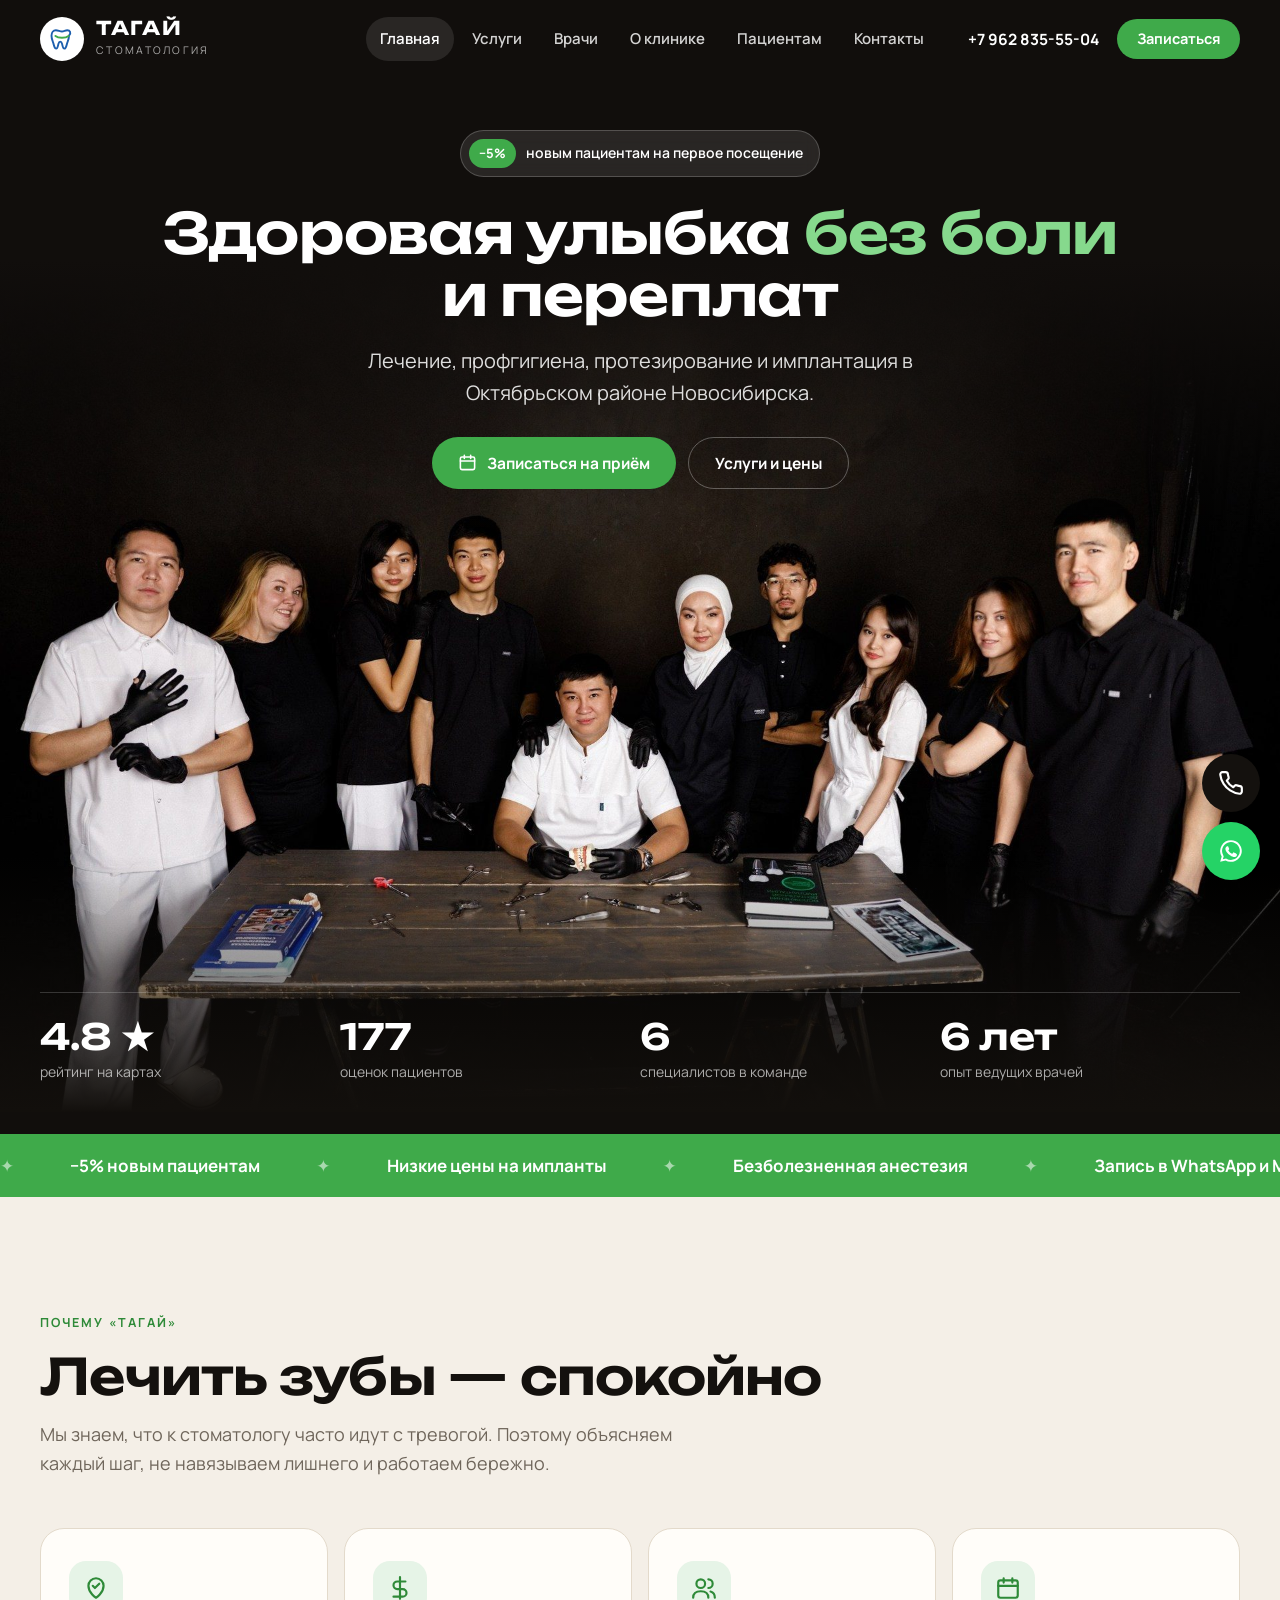
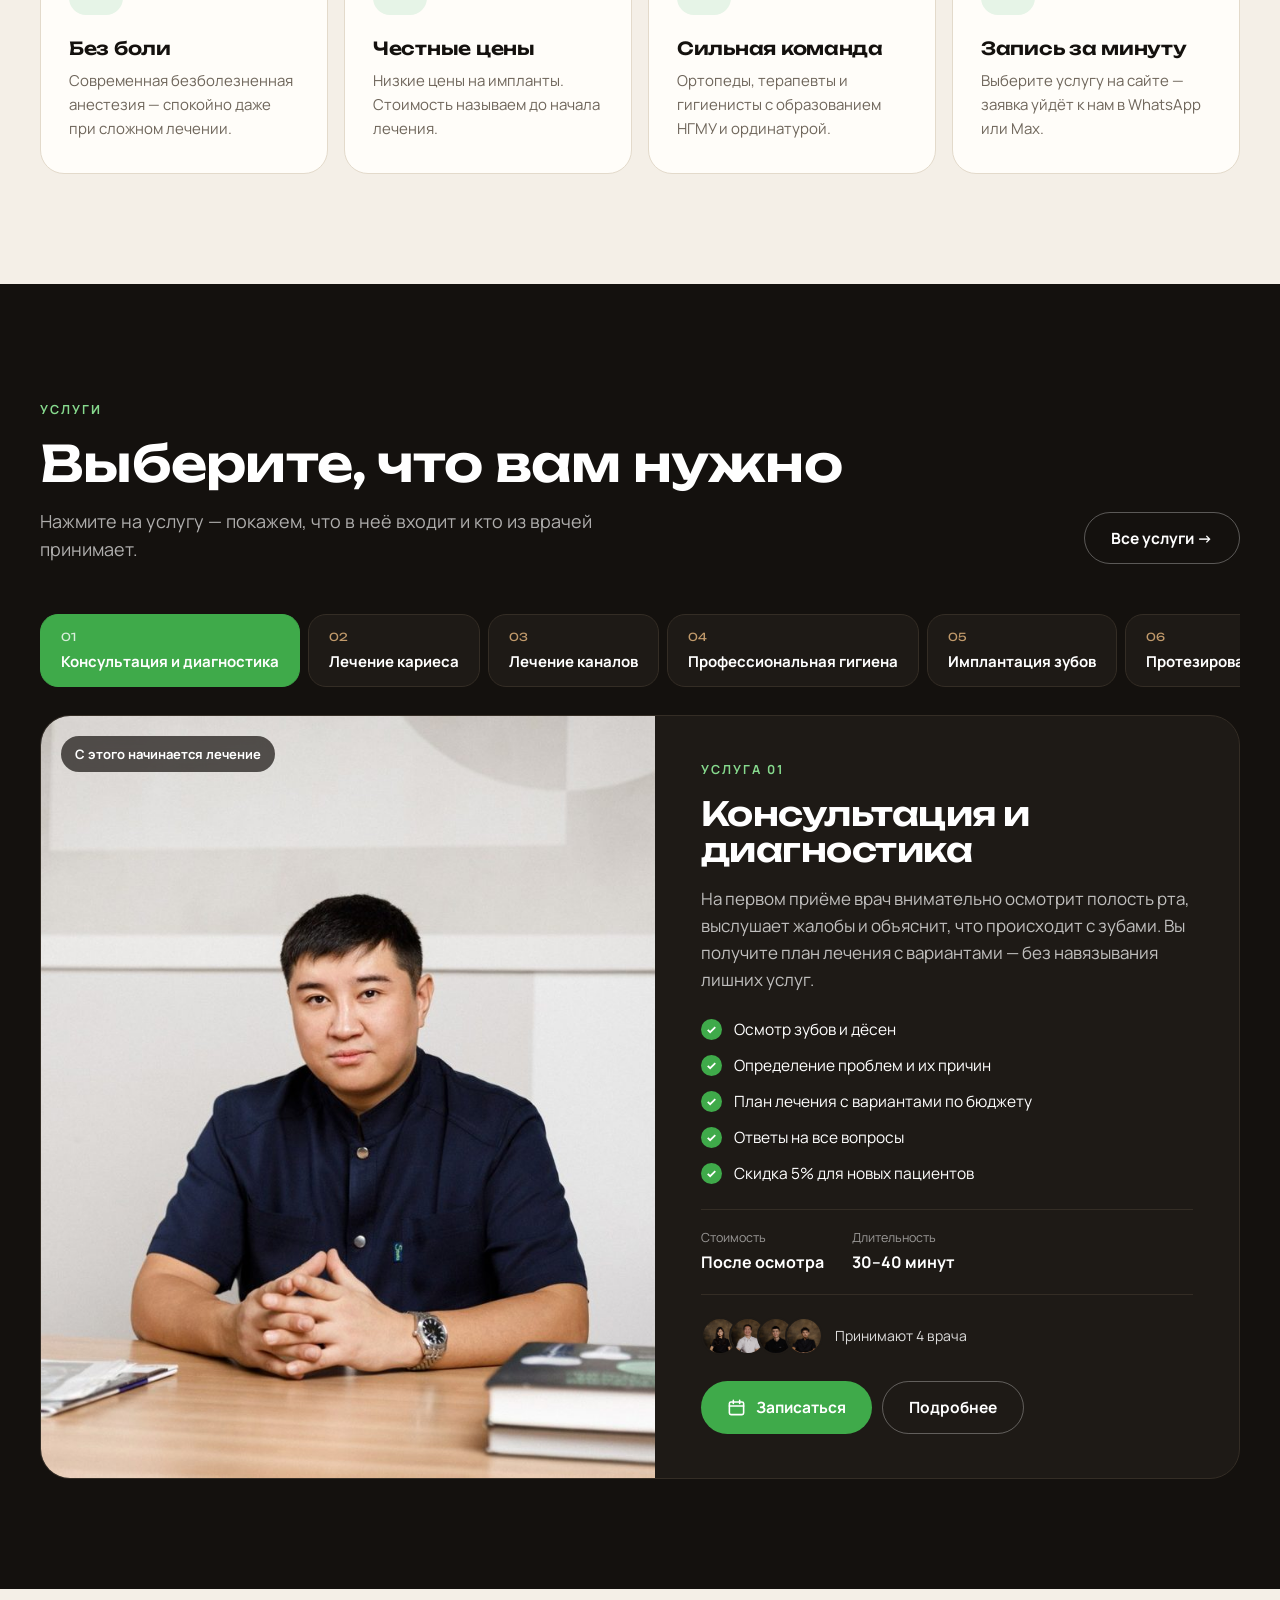
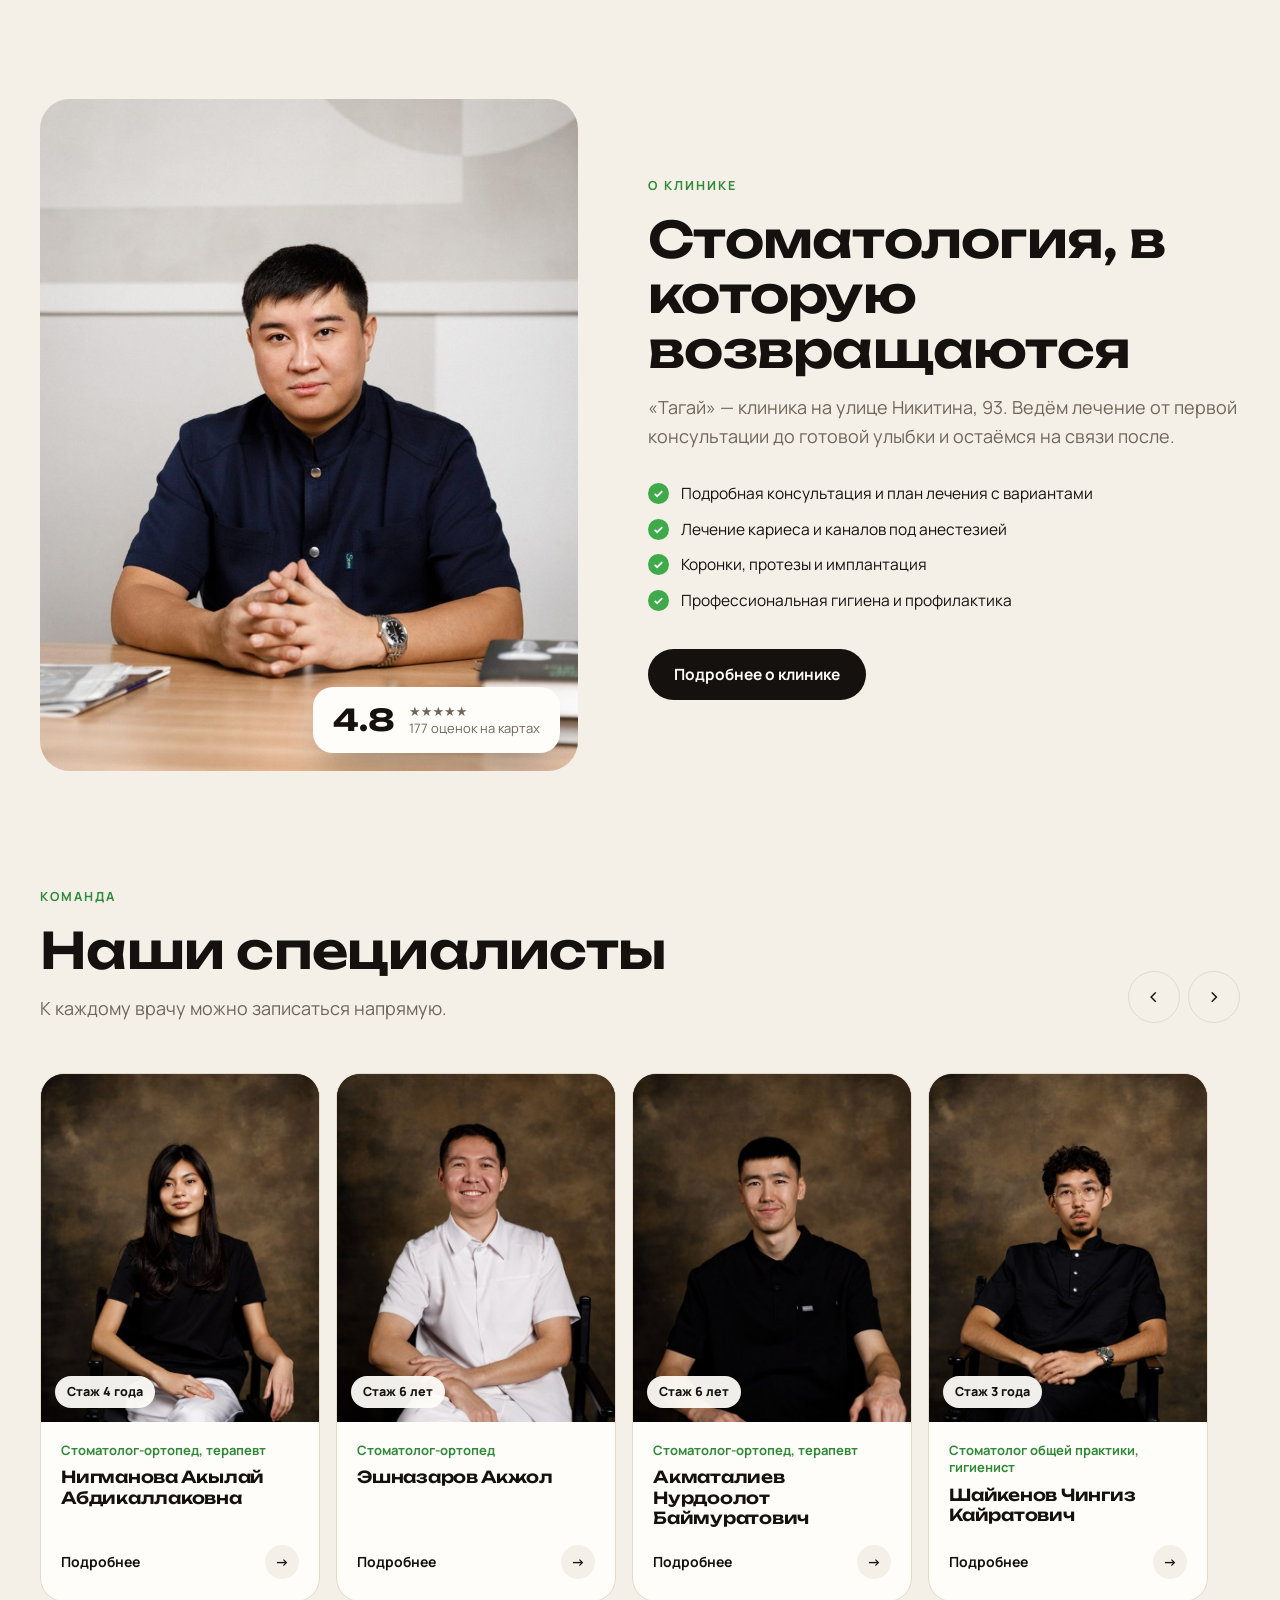
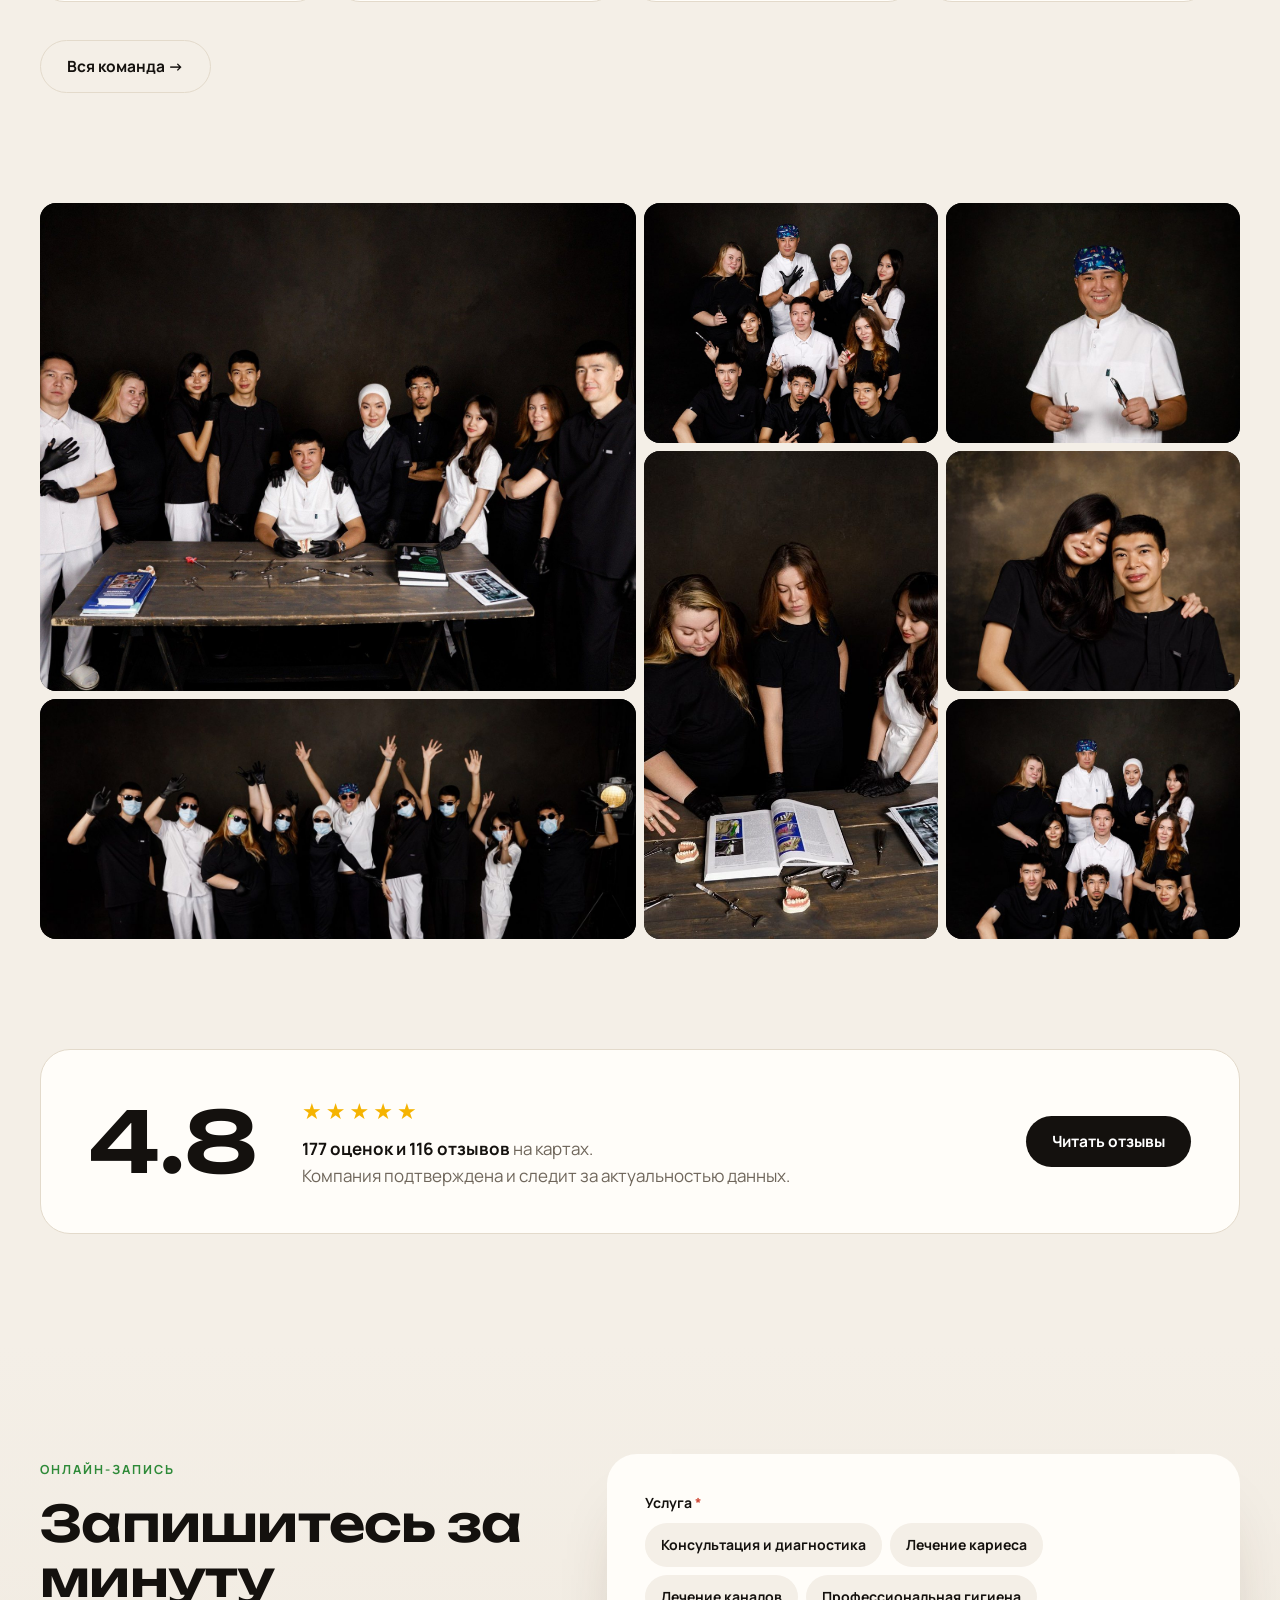
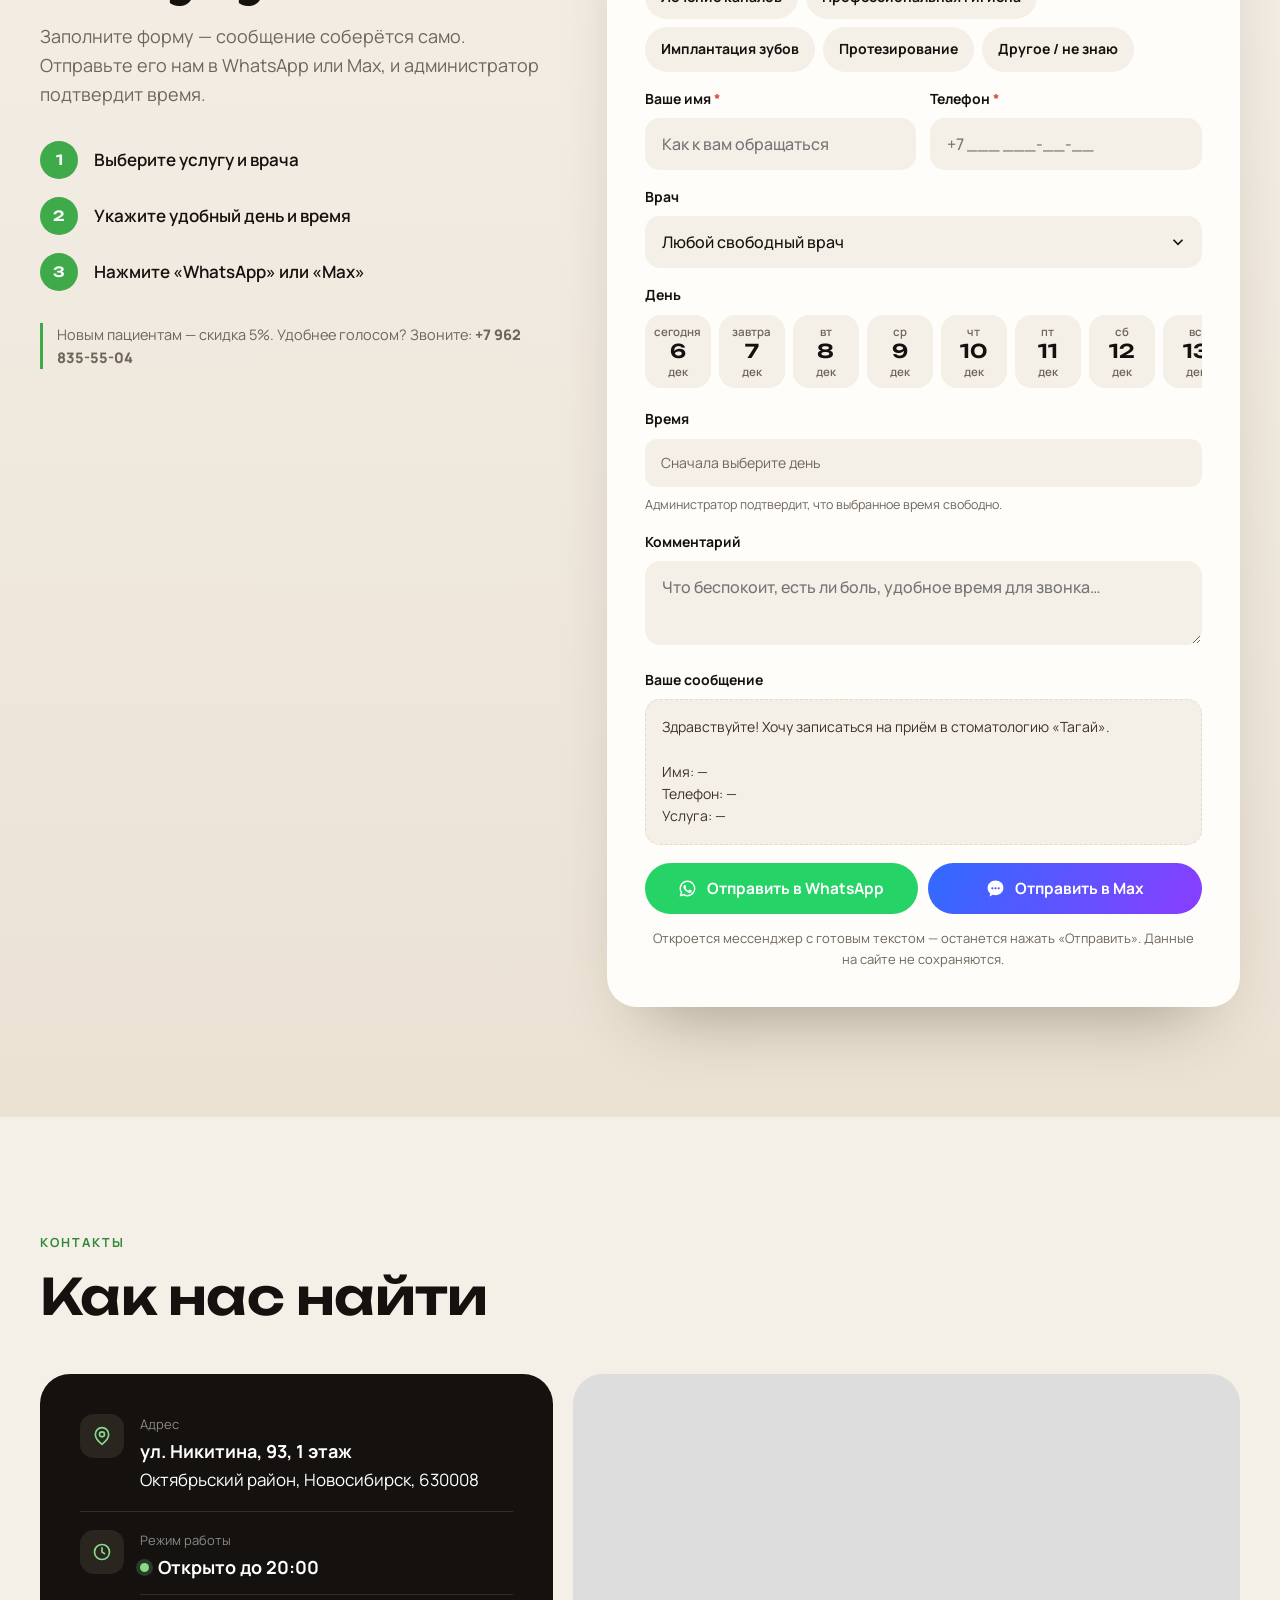
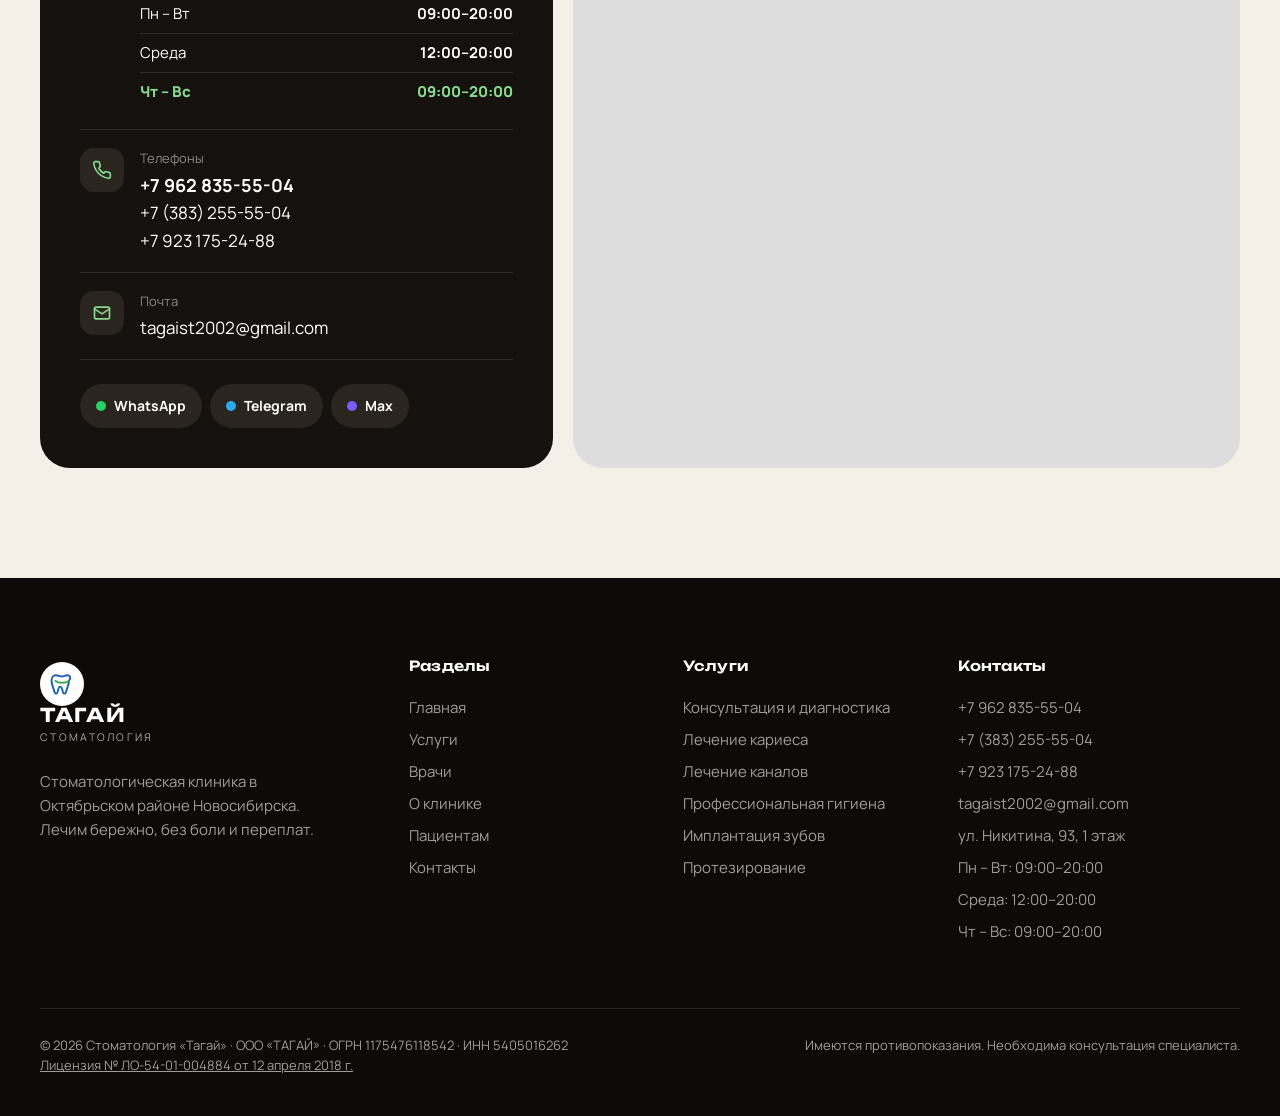
==== commit e62094cd: "Убраны фото из галереи по просьбе клиники Co-Authored-By: Claude Opus 5.5 <noreply@anthropic.com>" ====
--- a/index.html
+++ b/index.html
@@ -9,7 +9,7 @@
 <meta property="og:image" content="img/team-hero.jpg">
 <link rel="preconnect" href="https://fonts.googleapis.com"><link rel="preconnect" href="https://fonts.gstatic.com" crossorigin>
 <link href="https://fonts.googleapis.com/css2?family=Manrope:wght@400;500;600;700;800&family=Unbounded:wght@500;600;700&display=swap" rel="stylesheet">
-<link rel="stylesheet" href="css/style.css?v=16">
+<link rel="stylesheet" href="css/style.css?v=20">
 </head>
 <body data-page="index">
 <header class="hdr" id="hdr"></header>
@@ -128,7 +128,7 @@
 
 </main>
 <footer class="ftr" id="ftr"></footer>
-<script src="js/data.js?v=16"></script><script src="js/app.js?v=16"></script>
+<script src="js/data.js?v=20"></script><script src="js/app.js?v=20"></script>
 <script>document.addEventListener("DOMContentLoaded",()=>{document.getElementById("revBtn").href=SITE.maps;});</script>
 </body>
 </html>
--- a/css/style.css
+++ b/css/style.css
@@ -461,3 +461,9 @@
 .org a{color:var(--green-d);font-weight:700}
 @media(max-width:960px){.pt{grid-template-columns:1fr;gap:20px}.pt-nav{position:static;display:flex;overflow-x:auto;scrollbar-width:none;gap:6px}.pt-nav a{flex:none;background:var(--paper);border:1px solid var(--line)}}
 @media(max-width:600px){.pt-body article{padding:24px 18px;border-radius:22px}.pt-docs{grid-template-columns:1fr}.org{padding:18px}.org dl div{grid-template-columns:1fr;gap:0}}
+.oms{margin-top:26px;background:#eef6ee;border:1px solid #cfe6d1;border-radius:20px;padding:22px 24px}
+.oms h3{font-size:17px;margin-bottom:8px}
+.oms p{font-size:15px;margin-bottom:8px}
+.oms a{color:var(--green-d);font-weight:700;text-decoration:underline}
+.svc-note{font-size:14px;color:var(--muted);margin-top:26px}
+.svc-note a{text-decoration:underline;font-weight:700;color:var(--ink)}
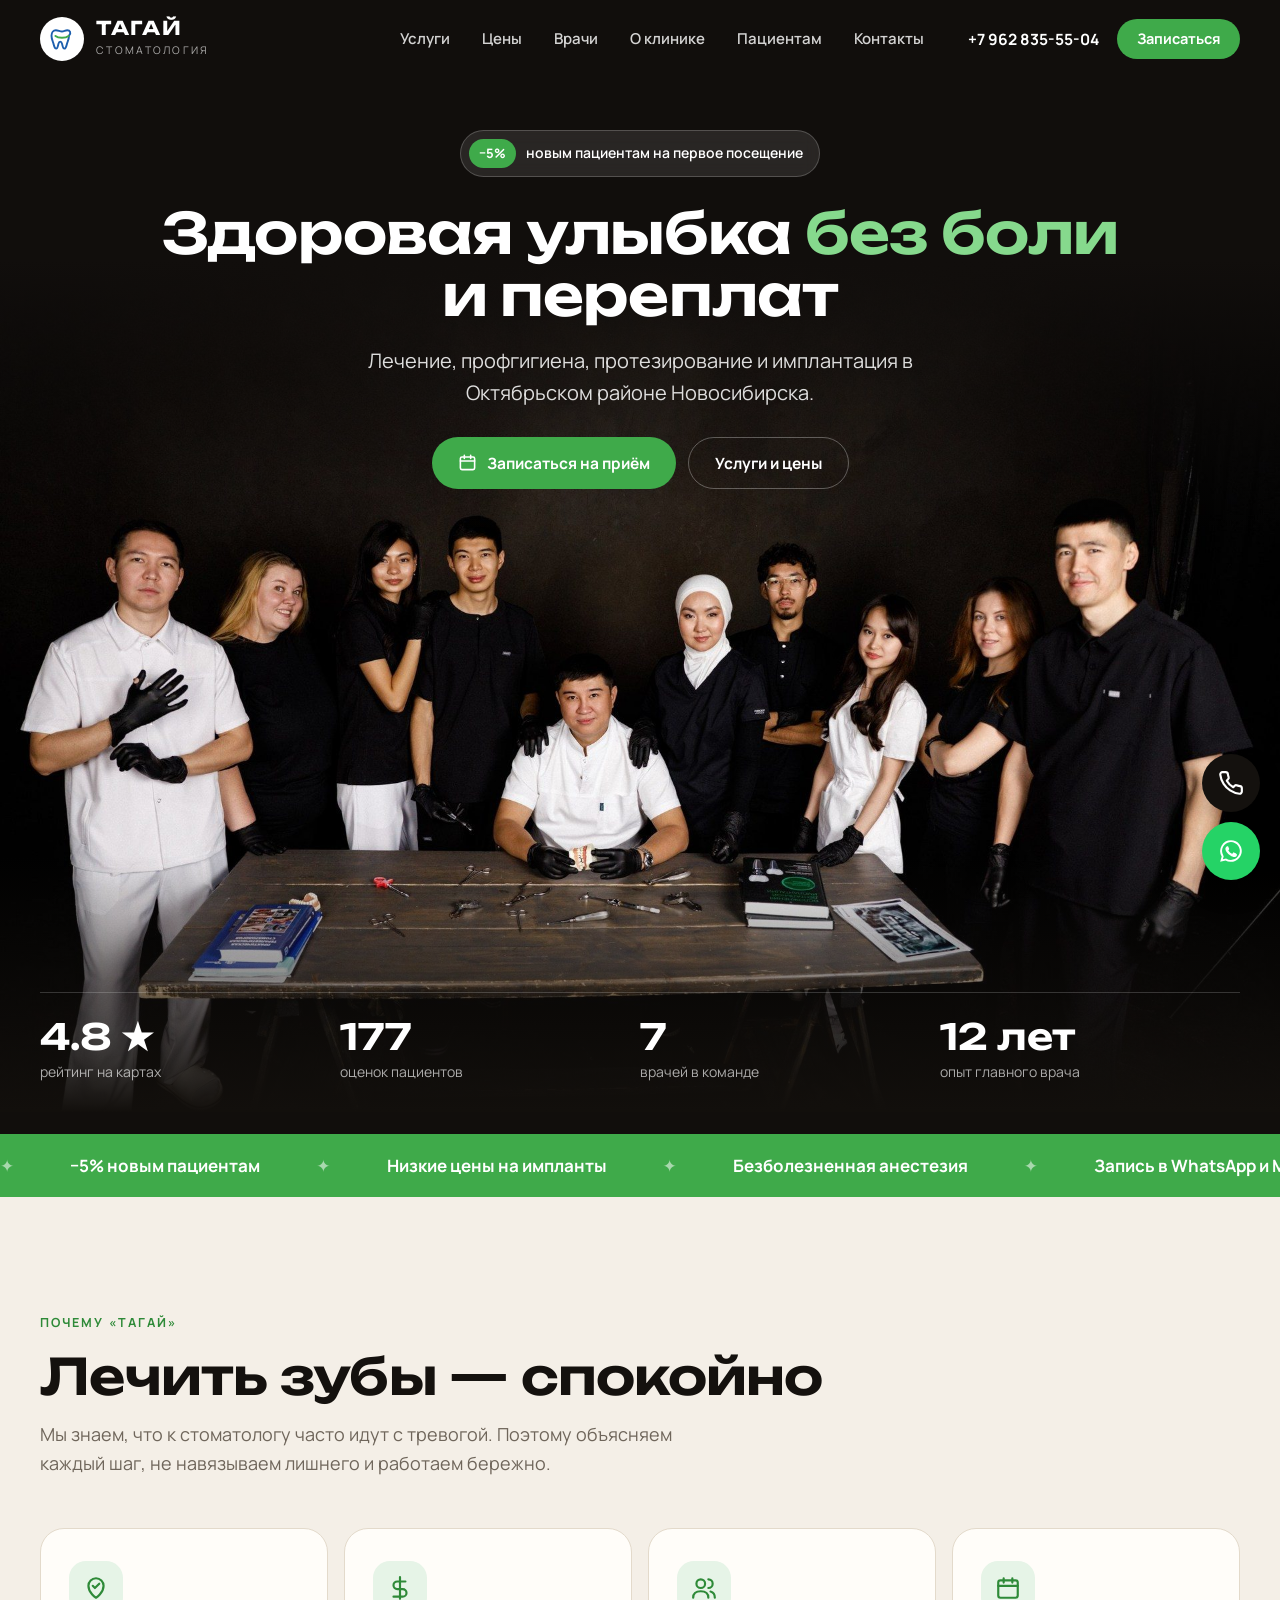
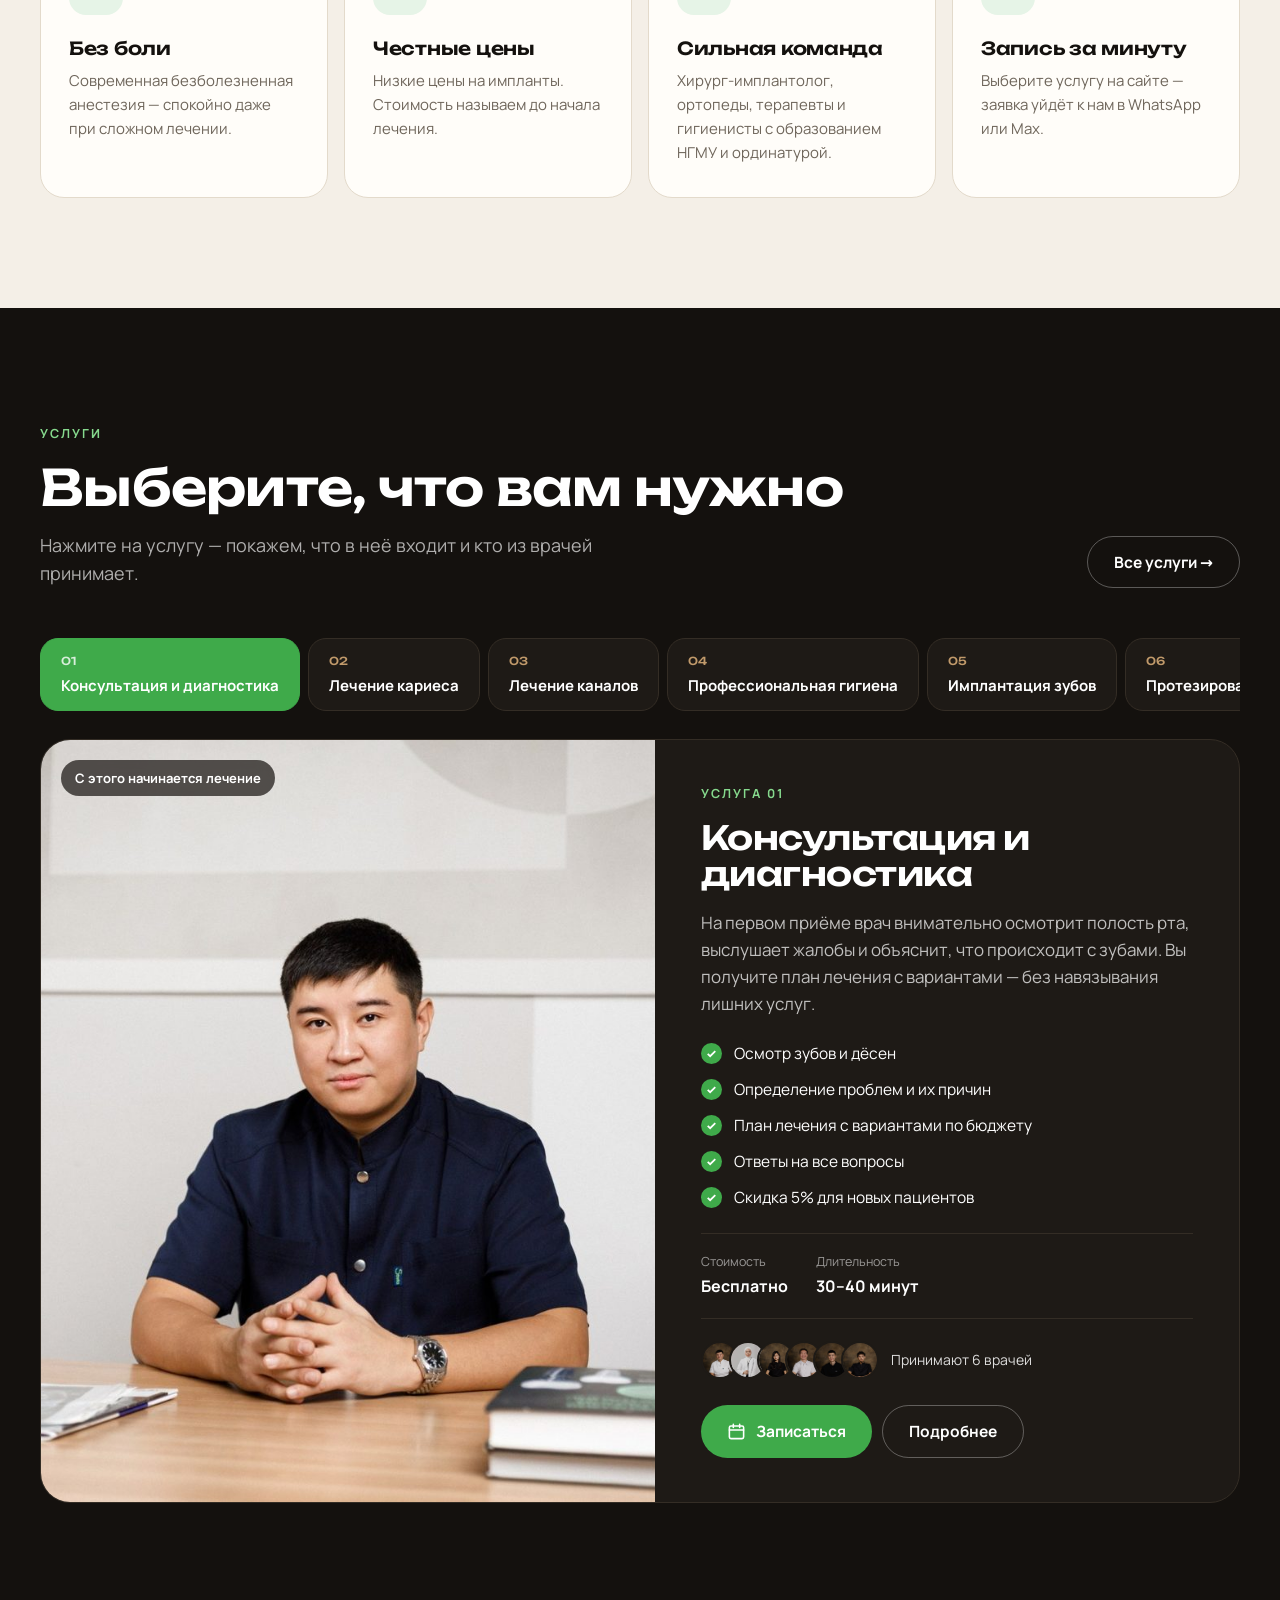
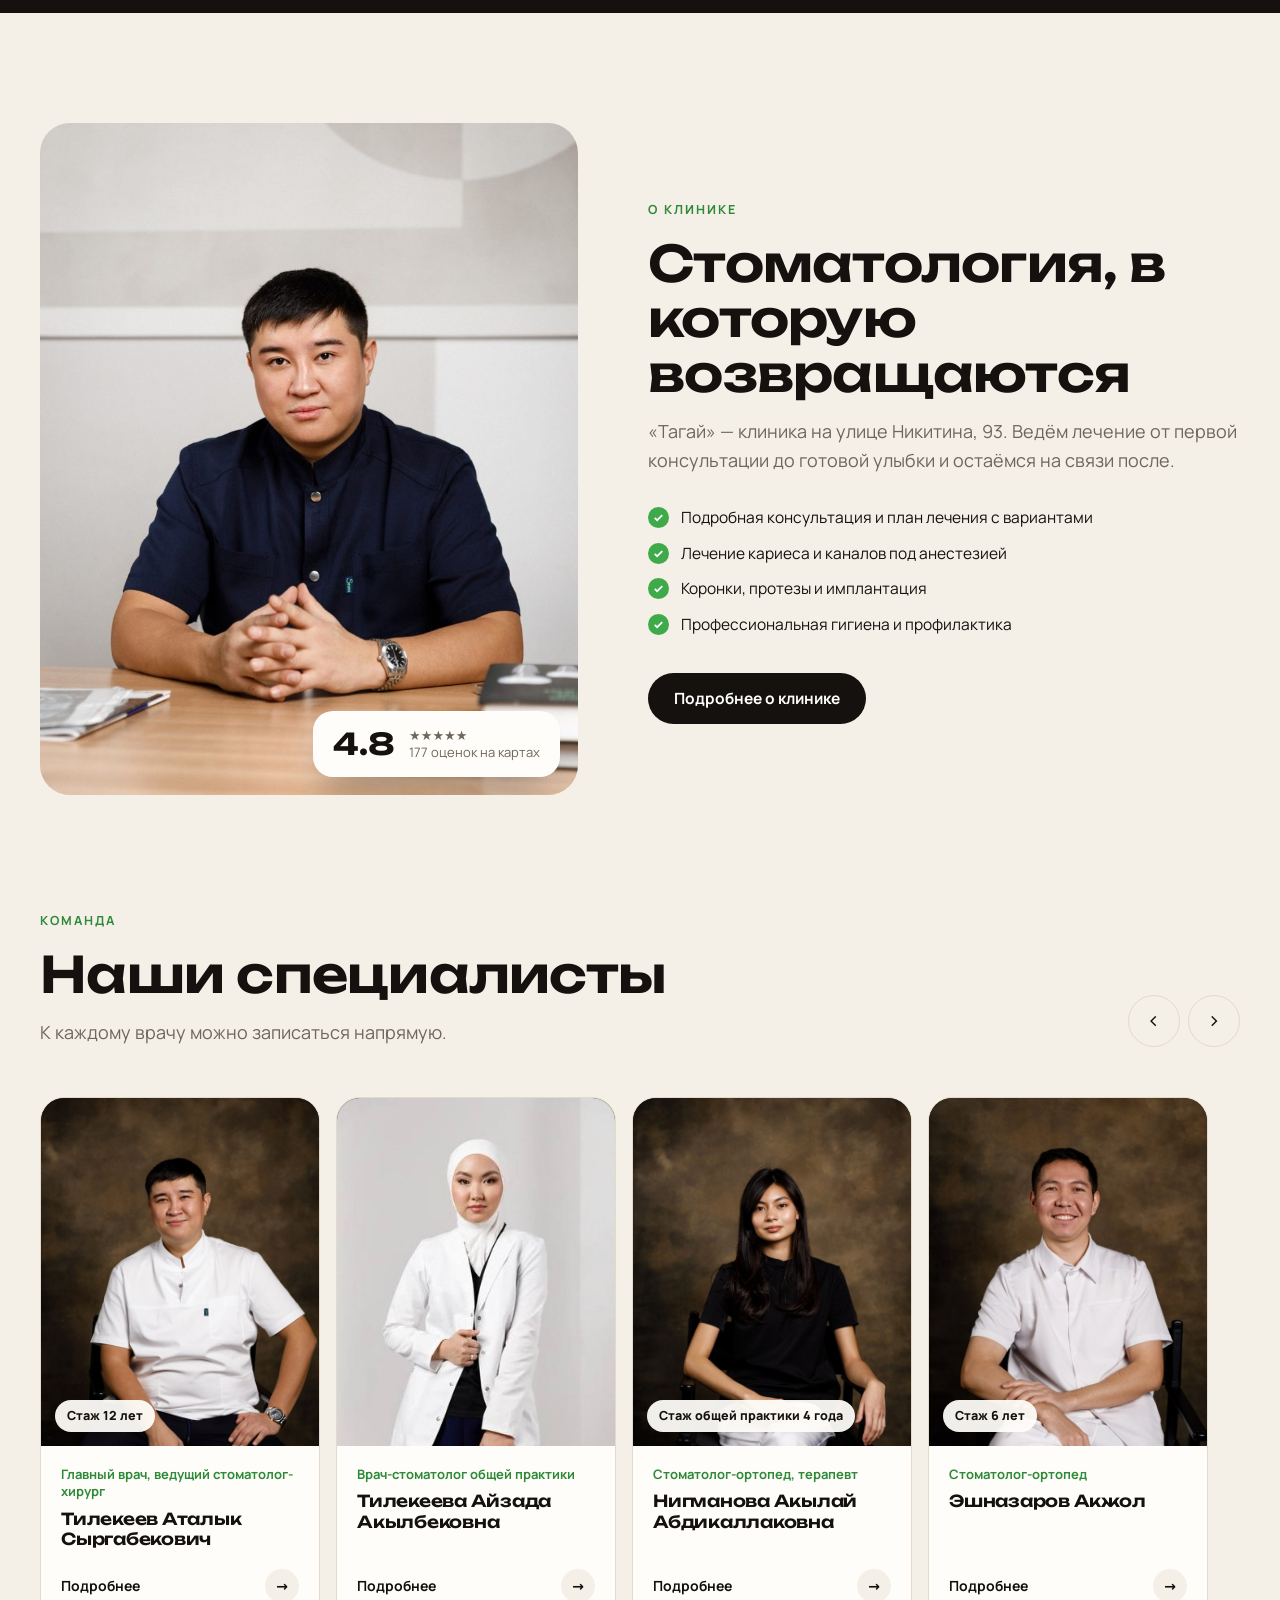
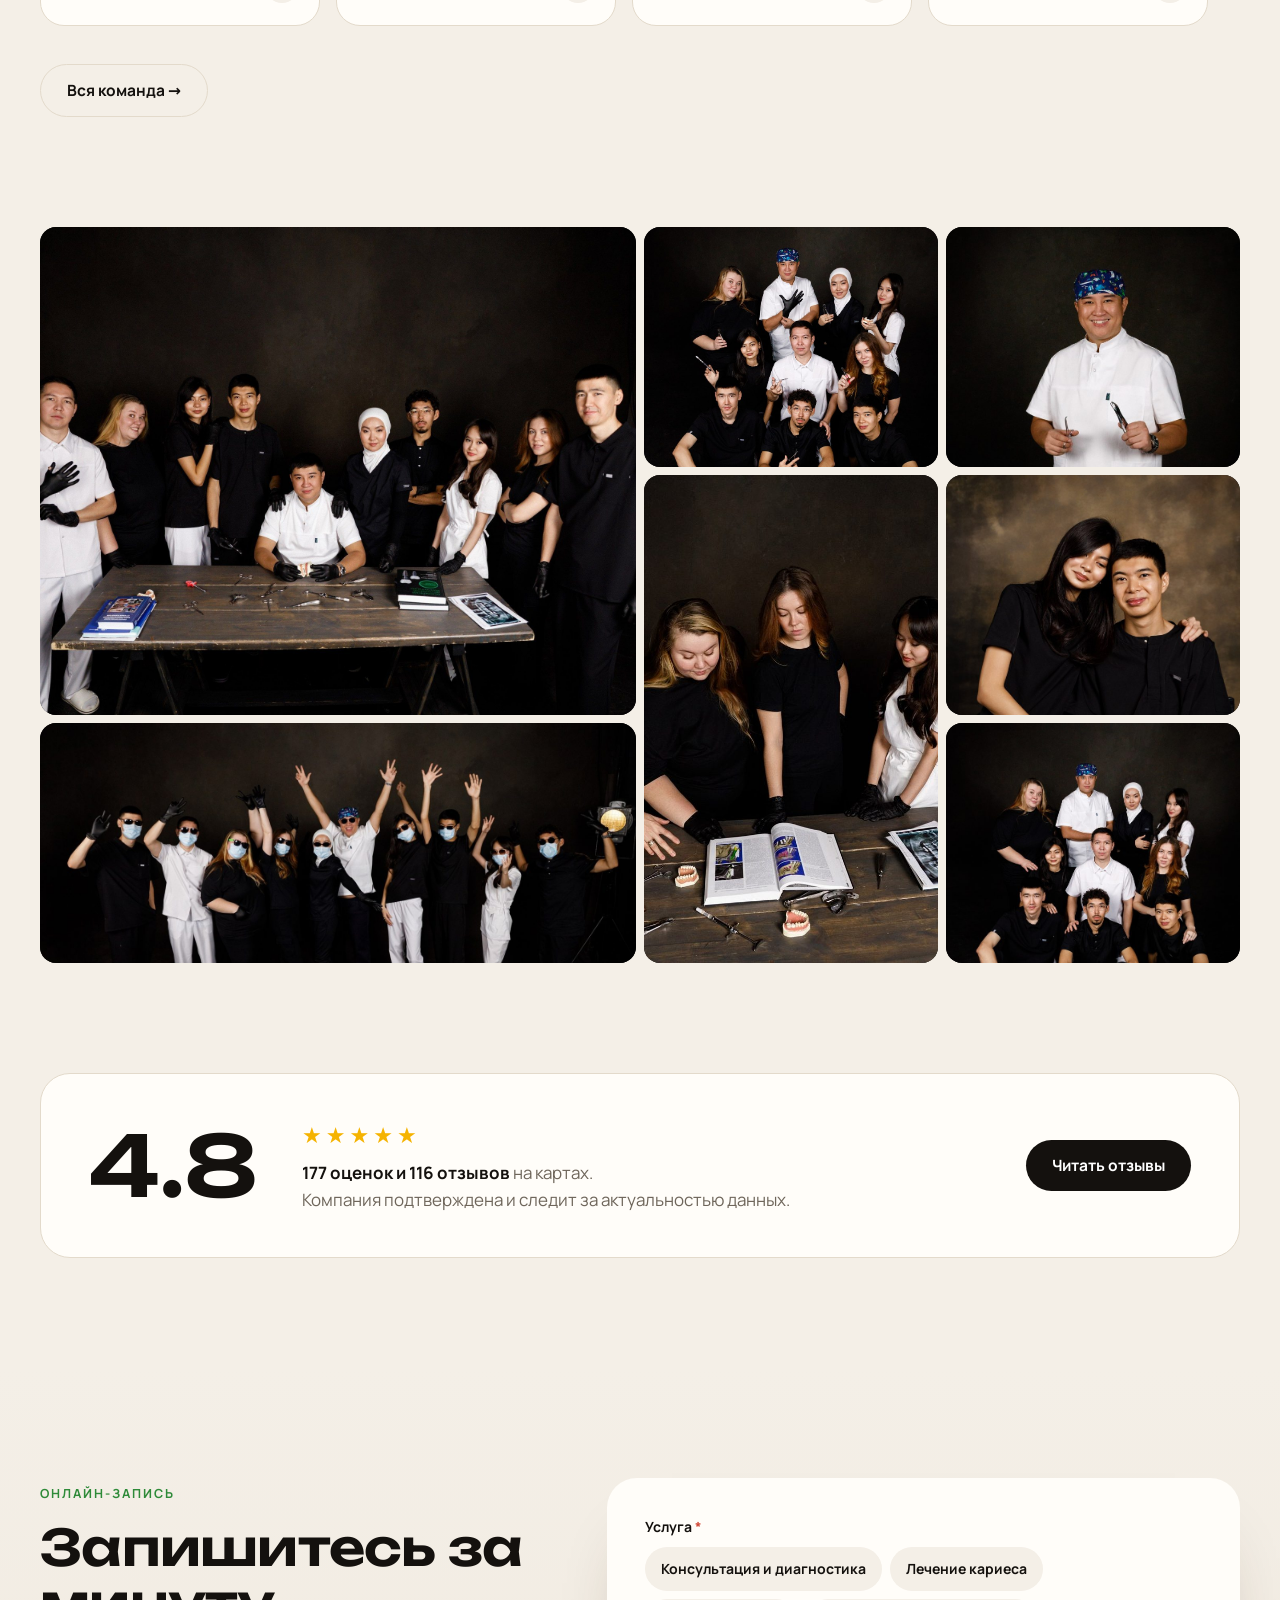
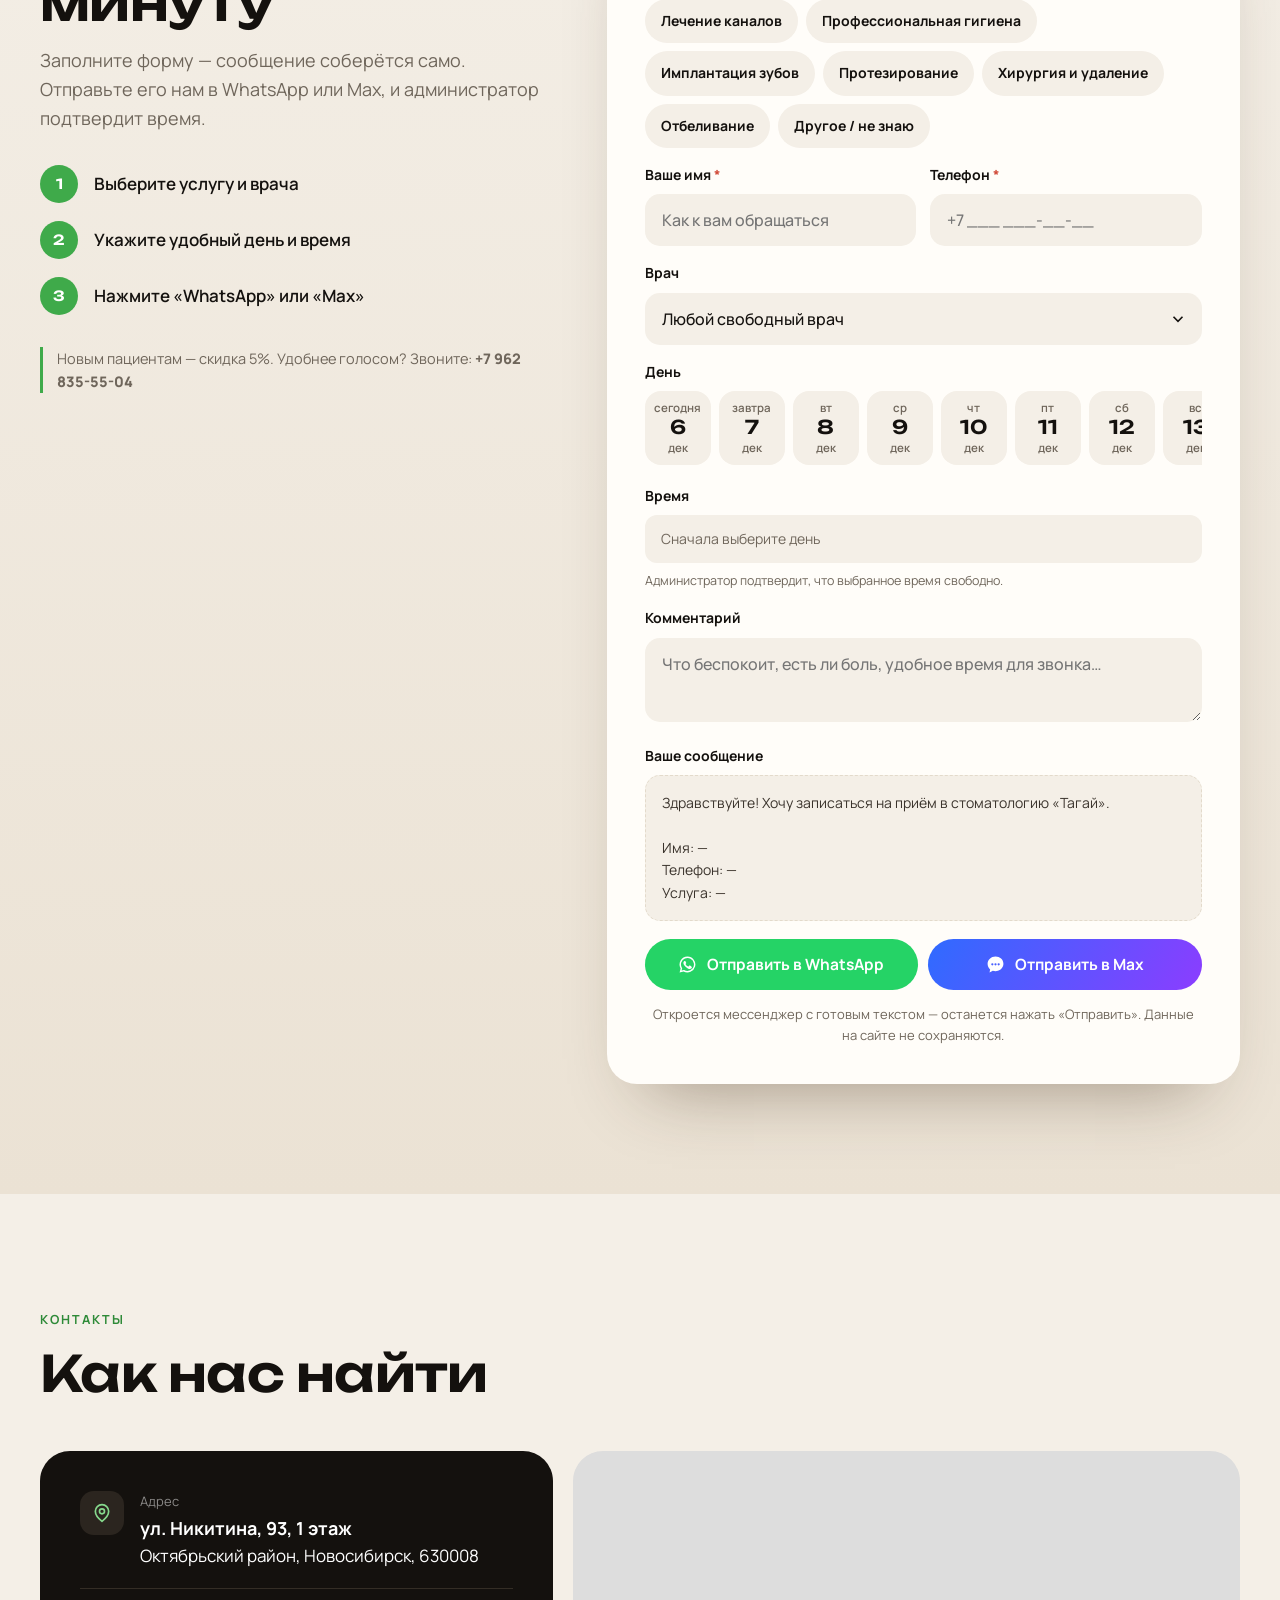
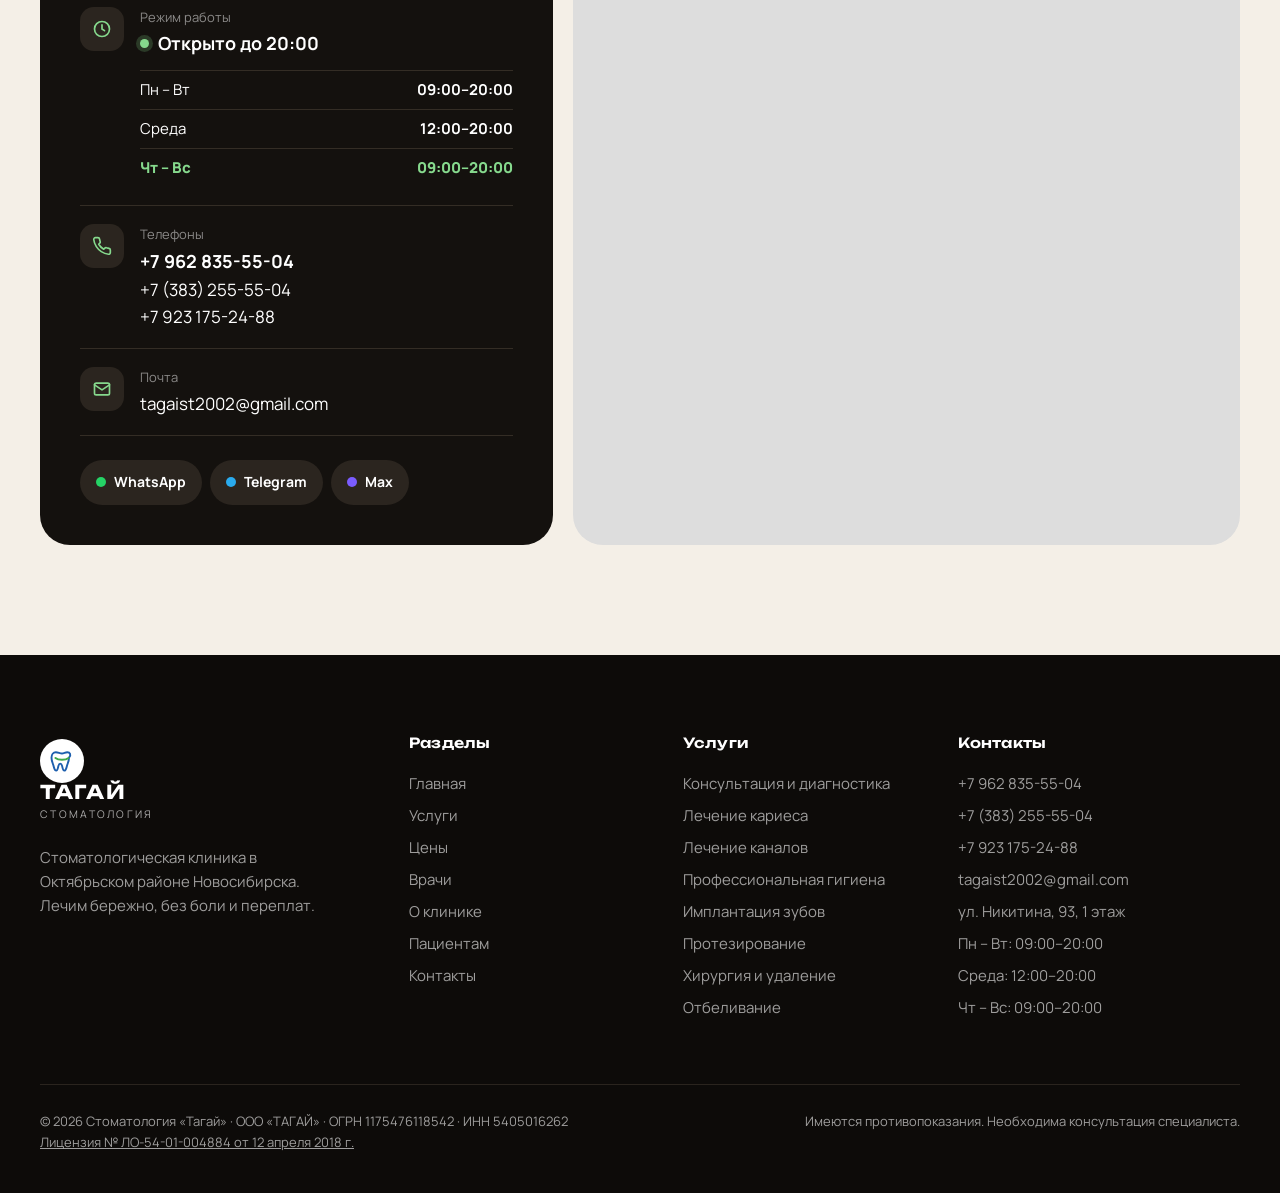
==== commit 99277b8b: "Новые врачи, цены, акция, сведения об образовании и аккредитации, локальные шрифты Co-Authored-By: C" ====
--- a/index.html
+++ b/index.html
@@ -7,9 +7,8 @@
 <meta name="description" content="Стоматология «Тагай» в Октябрьском районе Новосибирска: лечение, профгигиена, протезирование и имплантация. Безболезненная анестезия, −5% новым пациентам. Запись в WhatsApp и Max.">
 <meta property="og:title" content="Стоматология «Тагай» — Новосибирск">
 <meta property="og:image" content="img/team-hero.jpg">
-<link rel="preconnect" href="https://fonts.googleapis.com"><link rel="preconnect" href="https://fonts.gstatic.com" crossorigin>
-<link href="https://fonts.googleapis.com/css2?family=Manrope:wght@400;500;600;700;800&family=Unbounded:wght@500;600;700&display=swap" rel="stylesheet">
-<link rel="stylesheet" href="css/style.css?v=20">
+<link rel="stylesheet" href="css/fonts.css?v=21">
+<link rel="stylesheet" href="css/style.css?v=21">
 </head>
 <body data-page="index">
 <header class="hdr" id="hdr"></header>
@@ -30,8 +29,8 @@
     <div class="stats">
       <div><b>4.8 ★</b><span>рейтинг на картах</span></div>
       <div><b>177</b><span>оценок пациентов</span></div>
-      <div><b>6</b><span>специалистов в команде</span></div>
-      <div><b>6 лет</b><span>опыт ведущих врачей</span></div>
+      <div><b>7</b><span>врачей в команде</span></div>
+      <div><b>12 лет</b><span>опыт главного врача</span></div>
     </div>
   </div>
 </section>
@@ -41,6 +40,8 @@
   <span>−5% новым пациентам</span><span>Низкие цены на импланты</span><span>Безболезненная анестезия</span><span>Запись в WhatsApp и Max</span><span>ул. Никитина, 93</span>
 </div></div>
 
+<section style="padding-bottom:0" class="promo-sec"><div class="wrap" id="promoHome"></div></section>
+
 <section>
   <div class="wrap">
     <div class="sec-head"><div><span class="eyebrow">Почему «Тагай»</span><h2 class="reveal">Лечить зубы — спокойно</h2>
@@ -48,7 +49,7 @@
     <div class="adv-grid">
       <div class="adv reveal"><i><svg viewBox="0 0 24 24" fill="none" stroke="currentColor" stroke-width="2" stroke-linecap="round" stroke-linejoin="round"><path d="M12 21s-7-4.4-7-11a7 7 0 0114 0c0 6.6-7 11-7 11z"/><path d="M9 10l2 2 4-4"/></svg></i><h3>Без боли</h3><p>Современная безболезненная анестезия — спокойно даже при сложном лечении.</p></div>
       <div class="adv reveal"><i><svg viewBox="0 0 24 24" fill="none" stroke="currentColor" stroke-width="2" stroke-linecap="round" stroke-linejoin="round"><path d="M12 2v20M17 6H9.5a3.5 3.5 0 000 7h5a3.5 3.5 0 010 7H6"/></svg></i><h3>Честные цены</h3><p>Низкие цены на импланты. Стоимость называем до начала лечения.</p></div>
-      <div class="adv reveal"><i><svg viewBox="0 0 24 24" fill="none" stroke="currentColor" stroke-width="2" stroke-linecap="round" stroke-linejoin="round"><circle cx="9" cy="8" r="4"/><path d="M2 21c0-4 3-6 7-6s7 2 7 6M16 4a4 4 0 010 8M22 21c0-3-1.5-5-4-5.7"/></svg></i><h3>Сильная команда</h3><p>Ортопеды, терапевты и гигиенисты с образованием НГМУ и ординатурой.</p></div>
+      <div class="adv reveal"><i><svg viewBox="0 0 24 24" fill="none" stroke="currentColor" stroke-width="2" stroke-linecap="round" stroke-linejoin="round"><circle cx="9" cy="8" r="4"/><path d="M2 21c0-4 3-6 7-6s7 2 7 6M16 4a4 4 0 010 8M22 21c0-3-1.5-5-4-5.7"/></svg></i><h3>Сильная команда</h3><p>Хирург-имплантолог, ортопеды, терапевты и гигиенисты с образованием НГМУ и ординатурой.</p></div>
       <div class="adv reveal"><i><svg viewBox="0 0 24 24" fill="none" stroke="currentColor" stroke-width="2" stroke-linecap="round" stroke-linejoin="round"><rect x="3" y="5" width="18" height="16" rx="2"/><path d="M3 10h18M8 3v4M16 3v4"/></svg></i><h3>Запись за минуту</h3><p>Выберите услугу на сайте — заявка уйдёт к нам в WhatsApp или Max.</p></div>
     </div>
   </div>
@@ -128,7 +129,7 @@
 
 </main>
 <footer class="ftr" id="ftr"></footer>
-<script src="js/data.js?v=20"></script><script src="js/app.js?v=20"></script>
+<script src="js/data.js?v=21"></script><script src="js/app.js?v=21"></script>
 <script>document.addEventListener("DOMContentLoaded",()=>{document.getElementById("revBtn").href=SITE.maps;});</script>
 </body>
 </html>
--- a/css/fonts.css
+++ b/css/fonts.css
@@ -0,0 +1,216 @@
+/* cyrillic-ext */
+@font-face {
+  font-family: 'Manrope';
+  font-style: normal;
+  font-weight: 400;
+  font-display: swap;
+  src: url(../fonts/manrope-400-cyrillic-ext.woff2) format('woff2');
+  unicode-range: U+0460-052F, U+1C80-1C8A, U+20B4, U+2DE0-2DFF, U+A640-A69F, U+FE2E-FE2F;
+}
+/* cyrillic */
+@font-face {
+  font-family: 'Manrope';
+  font-style: normal;
+  font-weight: 400;
+  font-display: swap;
+  src: url(../fonts/manrope-400-cyrillic.woff2) format('woff2');
+  unicode-range: U+0301, U+0400-045F, U+0490-0491, U+04B0-04B1, U+2116;
+}
+/* latin */
+@font-face {
+  font-family: 'Manrope';
+  font-style: normal;
+  font-weight: 400;
+  font-display: swap;
+  src: url(../fonts/manrope-400-latin.woff2) format('woff2');
+  unicode-range: U+0000-00FF, U+0131, U+0152-0153, U+02BB-02BC, U+02C6, U+02DA, U+02DC, U+0304, U+0308, U+0329, U+2000-206F, U+20AC, U+2122, U+2191, U+2193, U+2212, U+2215, U+FEFF, U+FFFD;
+}
+/* cyrillic-ext */
+@font-face {
+  font-family: 'Manrope';
+  font-style: normal;
+  font-weight: 500;
+  font-display: swap;
+  src: url(../fonts/manrope-400-cyrillic-ext.woff2) format('woff2');
+  unicode-range: U+0460-052F, U+1C80-1C8A, U+20B4, U+2DE0-2DFF, U+A640-A69F, U+FE2E-FE2F;
+}
+/* cyrillic */
+@font-face {
+  font-family: 'Manrope';
+  font-style: normal;
+  font-weight: 500;
+  font-display: swap;
+  src: url(../fonts/manrope-400-cyrillic.woff2) format('woff2');
+  unicode-range: U+0301, U+0400-045F, U+0490-0491, U+04B0-04B1, U+2116;
+}
+/* latin */
+@font-face {
+  font-family: 'Manrope';
+  font-style: normal;
+  font-weight: 500;
+  font-display: swap;
+  src: url(../fonts/manrope-400-latin.woff2) format('woff2');
+  unicode-range: U+0000-00FF, U+0131, U+0152-0153, U+02BB-02BC, U+02C6, U+02DA, U+02DC, U+0304, U+0308, U+0329, U+2000-206F, U+20AC, U+2122, U+2191, U+2193, U+2212, U+2215, U+FEFF, U+FFFD;
+}
+/* cyrillic-ext */
+@font-face {
+  font-family: 'Manrope';
+  font-style: normal;
+  font-weight: 600;
+  font-display: swap;
+  src: url(../fonts/manrope-400-cyrillic-ext.woff2) format('woff2');
+  unicode-range: U+0460-052F, U+1C80-1C8A, U+20B4, U+2DE0-2DFF, U+A640-A69F, U+FE2E-FE2F;
+}
+/* cyrillic */
+@font-face {
+  font-family: 'Manrope';
+  font-style: normal;
+  font-weight: 600;
+  font-display: swap;
+  src: url(../fonts/manrope-400-cyrillic.woff2) format('woff2');
+  unicode-range: U+0301, U+0400-045F, U+0490-0491, U+04B0-04B1, U+2116;
+}
+/* latin */
+@font-face {
+  font-family: 'Manrope';
+  font-style: normal;
+  font-weight: 600;
+  font-display: swap;
+  src: url(../fonts/manrope-400-latin.woff2) format('woff2');
+  unicode-range: U+0000-00FF, U+0131, U+0152-0153, U+02BB-02BC, U+02C6, U+02DA, U+02DC, U+0304, U+0308, U+0329, U+2000-206F, U+20AC, U+2122, U+2191, U+2193, U+2212, U+2215, U+FEFF, U+FFFD;
+}
+/* cyrillic-ext */
+@font-face {
+  font-family: 'Manrope';
+  font-style: normal;
+  font-weight: 700;
+  font-display: swap;
+  src: url(../fonts/manrope-400-cyrillic-ext.woff2) format('woff2');
+  unicode-range: U+0460-052F, U+1C80-1C8A, U+20B4, U+2DE0-2DFF, U+A640-A69F, U+FE2E-FE2F;
+}
+/* cyrillic */
+@font-face {
+  font-family: 'Manrope';
+  font-style: normal;
+  font-weight: 700;
+  font-display: swap;
+  src: url(../fonts/manrope-400-cyrillic.woff2) format('woff2');
+  unicode-range: U+0301, U+0400-045F, U+0490-0491, U+04B0-04B1, U+2116;
+}
+/* latin */
+@font-face {
+  font-family: 'Manrope';
+  font-style: normal;
+  font-weight: 700;
+  font-display: swap;
+  src: url(../fonts/manrope-400-latin.woff2) format('woff2');
+  unicode-range: U+0000-00FF, U+0131, U+0152-0153, U+02BB-02BC, U+02C6, U+02DA, U+02DC, U+0304, U+0308, U+0329, U+2000-206F, U+20AC, U+2122, U+2191, U+2193, U+2212, U+2215, U+FEFF, U+FFFD;
+}
+/* cyrillic-ext */
+@font-face {
+  font-family: 'Manrope';
+  font-style: normal;
+  font-weight: 800;
+  font-display: swap;
+  src: url(../fonts/manrope-400-cyrillic-ext.woff2) format('woff2');
+  unicode-range: U+0460-052F, U+1C80-1C8A, U+20B4, U+2DE0-2DFF, U+A640-A69F, U+FE2E-FE2F;
+}
+/* cyrillic */
+@font-face {
+  font-family: 'Manrope';
+  font-style: normal;
+  font-weight: 800;
+  font-display: swap;
+  src: url(../fonts/manrope-400-cyrillic.woff2) format('woff2');
+  unicode-range: U+0301, U+0400-045F, U+0490-0491, U+04B0-04B1, U+2116;
+}
+/* latin */
+@font-face {
+  font-family: 'Manrope';
+  font-style: normal;
+  font-weight: 800;
+  font-display: swap;
+  src: url(../fonts/manrope-400-latin.woff2) format('woff2');
+  unicode-range: U+0000-00FF, U+0131, U+0152-0153, U+02BB-02BC, U+02C6, U+02DA, U+02DC, U+0304, U+0308, U+0329, U+2000-206F, U+20AC, U+2122, U+2191, U+2193, U+2212, U+2215, U+FEFF, U+FFFD;
+}
+/* cyrillic-ext */
+@font-face {
+  font-family: 'Unbounded';
+  font-style: normal;
+  font-weight: 500;
+  font-display: swap;
+  src: url(../fonts/unbounded-500-cyrillic-ext.woff2) format('woff2');
+  unicode-range: U+0460-052F, U+1C80-1C8A, U+20B4, U+2DE0-2DFF, U+A640-A69F, U+FE2E-FE2F;
+}
+/* cyrillic */
+@font-face {
+  font-family: 'Unbounded';
+  font-style: normal;
+  font-weight: 500;
+  font-display: swap;
+  src: url(../fonts/unbounded-500-cyrillic.woff2) format('woff2');
+  unicode-range: U+0301, U+0400-045F, U+0490-0491, U+04B0-04B1, U+2116;
+}
+/* latin */
+@font-face {
+  font-family: 'Unbounded';
+  font-style: normal;
+  font-weight: 500;
+  font-display: swap;
+  src: url(../fonts/unbounded-500-latin.woff2) format('woff2');
+  unicode-range: U+0000-00FF, U+0131, U+0152-0153, U+02BB-02BC, U+02C6, U+02DA, U+02DC, U+0304, U+0308, U+0329, U+2000-206F, U+20AC, U+2122, U+2191, U+2193, U+2212, U+2215, U+FEFF, U+FFFD;
+}
+/* cyrillic-ext */
+@font-face {
+  font-family: 'Unbounded';
+  font-style: normal;
+  font-weight: 600;
+  font-display: swap;
+  src: url(../fonts/unbounded-500-cyrillic-ext.woff2) format('woff2');
+  unicode-range: U+0460-052F, U+1C80-1C8A, U+20B4, U+2DE0-2DFF, U+A640-A69F, U+FE2E-FE2F;
+}
+/* cyrillic */
+@font-face {
+  font-family: 'Unbounded';
+  font-style: normal;
+  font-weight: 600;
+  font-display: swap;
+  src: url(../fonts/unbounded-500-cyrillic.woff2) format('woff2');
+  unicode-range: U+0301, U+0400-045F, U+0490-0491, U+04B0-04B1, U+2116;
+}
+/* latin */
+@font-face {
+  font-family: 'Unbounded';
+  font-style: normal;
+  font-weight: 600;
+  font-display: swap;
+  src: url(../fonts/unbounded-500-latin.woff2) format('woff2');
+  unicode-range: U+0000-00FF, U+0131, U+0152-0153, U+02BB-02BC, U+02C6, U+02DA, U+02DC, U+0304, U+0308, U+0329, U+2000-206F, U+20AC, U+2122, U+2191, U+2193, U+2212, U+2215, U+FEFF, U+FFFD;
+}
+/* cyrillic-ext */
+@font-face {
+  font-family: 'Unbounded';
+  font-style: normal;
+  font-weight: 700;
+  font-display: swap;
+  src: url(../fonts/unbounded-500-cyrillic-ext.woff2) format('woff2');
+  unicode-range: U+0460-052F, U+1C80-1C8A, U+20B4, U+2DE0-2DFF, U+A640-A69F, U+FE2E-FE2F;
+}
+/* cyrillic */
+@font-face {
+  font-family: 'Unbounded';
+  font-style: normal;
+  font-weight: 700;
+  font-display: swap;
+  src: url(../fonts/unbounded-500-cyrillic.woff2) format('woff2');
+  unicode-range: U+0301, U+0400-045F, U+0490-0491, U+04B0-04B1, U+2116;
+}
+/* latin */
+@font-face {
+  font-family: 'Unbounded';
+  font-style: normal;
+  font-weight: 700;
+  font-display: swap;
+  src: url(../fonts/unbounded-500-latin.woff2) format('woff2');
+  unicode-range: U+0000-00FF, U+0131, U+0152-0153, U+02BB-02BC, U+02C6, U+02DA, U+02DC, U+0304, U+0308, U+0329, U+2000-206F, U+20AC, U+2122, U+2191, U+2193, U+2212, U+2215, U+FEFF, U+FFFD;
+}
--- a/css/style.css
+++ b/css/style.css
@@ -467,3 +467,26 @@
 .oms a{color:var(--green-d);font-weight:700;text-decoration:underline}
 .svc-note{font-size:14px;color:var(--muted);margin-top:26px}
 .svc-note a{text-decoration:underline;font-weight:700;color:var(--ink)}
+
+/* ---------- цены и акция */
+.prices{display:grid;grid-template-columns:240px 1fr;gap:56px;align-items:start;margin-top:10px}
+.price-cat{background:var(--paper);border:1px solid var(--line);border-radius:26px;padding:30px 34px;margin-bottom:16px;scroll-margin-top:100px}
+.price-cat h2{font-size:clamp(22px,2.6vw,30px);margin-bottom:10px}
+.price-row{display:flex;justify-content:space-between;gap:24px;padding:14px 0;border-top:1px solid var(--line);align-items:baseline}
+.price-row:first-child{border-top:0}
+.price-row span{font-size:16px}
+.price-row b{white-space:nowrap;font-size:16.5px}
+.promo-box{background:var(--ink) url(../img/svc-implant.jpg) right center/auto 100% no-repeat;color:#fff;border-radius:30px;padding:40px 44px;margin-bottom:40px;position:relative;overflow:hidden}
+.promo-box:before{content:"";position:absolute;inset:0;background:linear-gradient(90deg,#14110e 45%,rgba(20,17,14,.55))}
+.promo-box>*{position:relative}
+.badge-promo{display:inline-block;background:#e2683c;color:#fff;font-weight:800;font-size:13px;letter-spacing:.08em;text-transform:uppercase;padding:6px 12px;border-radius:999px;margin-bottom:14px}
+.promo-head h3{font-size:clamp(22px,2.8vw,34px);max-width:640px;margin-bottom:8px}
+.promo-head p{opacity:.7;margin-bottom:24px}
+.promo-items{display:grid;gap:10px;max-width:620px;margin-bottom:26px}
+.promo-items div{display:flex;justify-content:space-between;gap:20px;align-items:baseline;background:rgba(255,255,255,.07);border:1px solid rgba(255,255,255,.12);border-radius:16px;padding:14px 18px}
+.promo-items b{font-family:Unbounded;font-size:clamp(16px,1.8vw,22px);color:var(--green-l);white-space:nowrap}
+.promo-box.compact{margin-bottom:0}
+.doc-list{margin:12px 0 26px}
+.doc-list li{font-size:15.5px}
+@media(max-width:960px){.prices{grid-template-columns:1fr;gap:20px}}
+@media(max-width:600px){.price-cat{padding:20px 18px;border-radius:20px}.price-row{flex-direction:column;gap:4px}.promo-box{padding:28px 20px;border-radius:24px;background-image:none}.promo-items div{flex-direction:column;gap:2px}.promo-box .btn{width:100%;white-space:normal}}
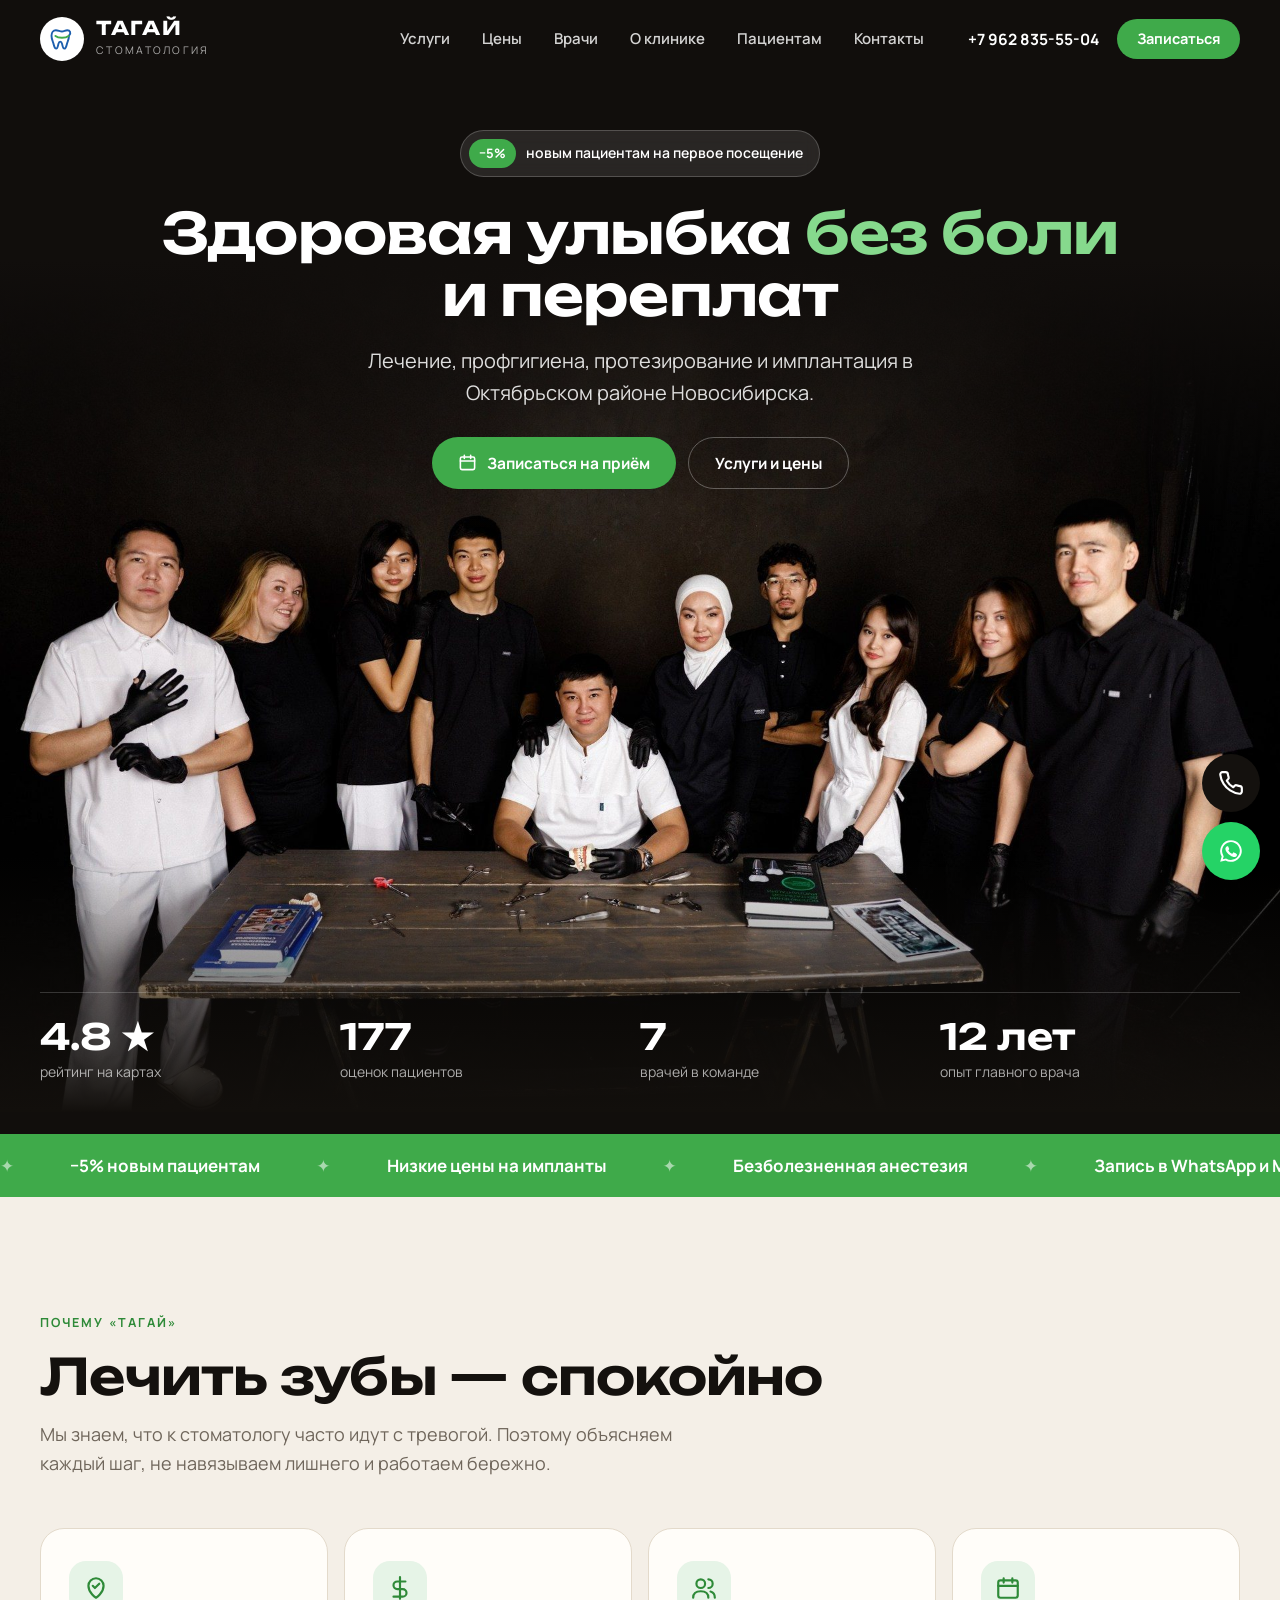
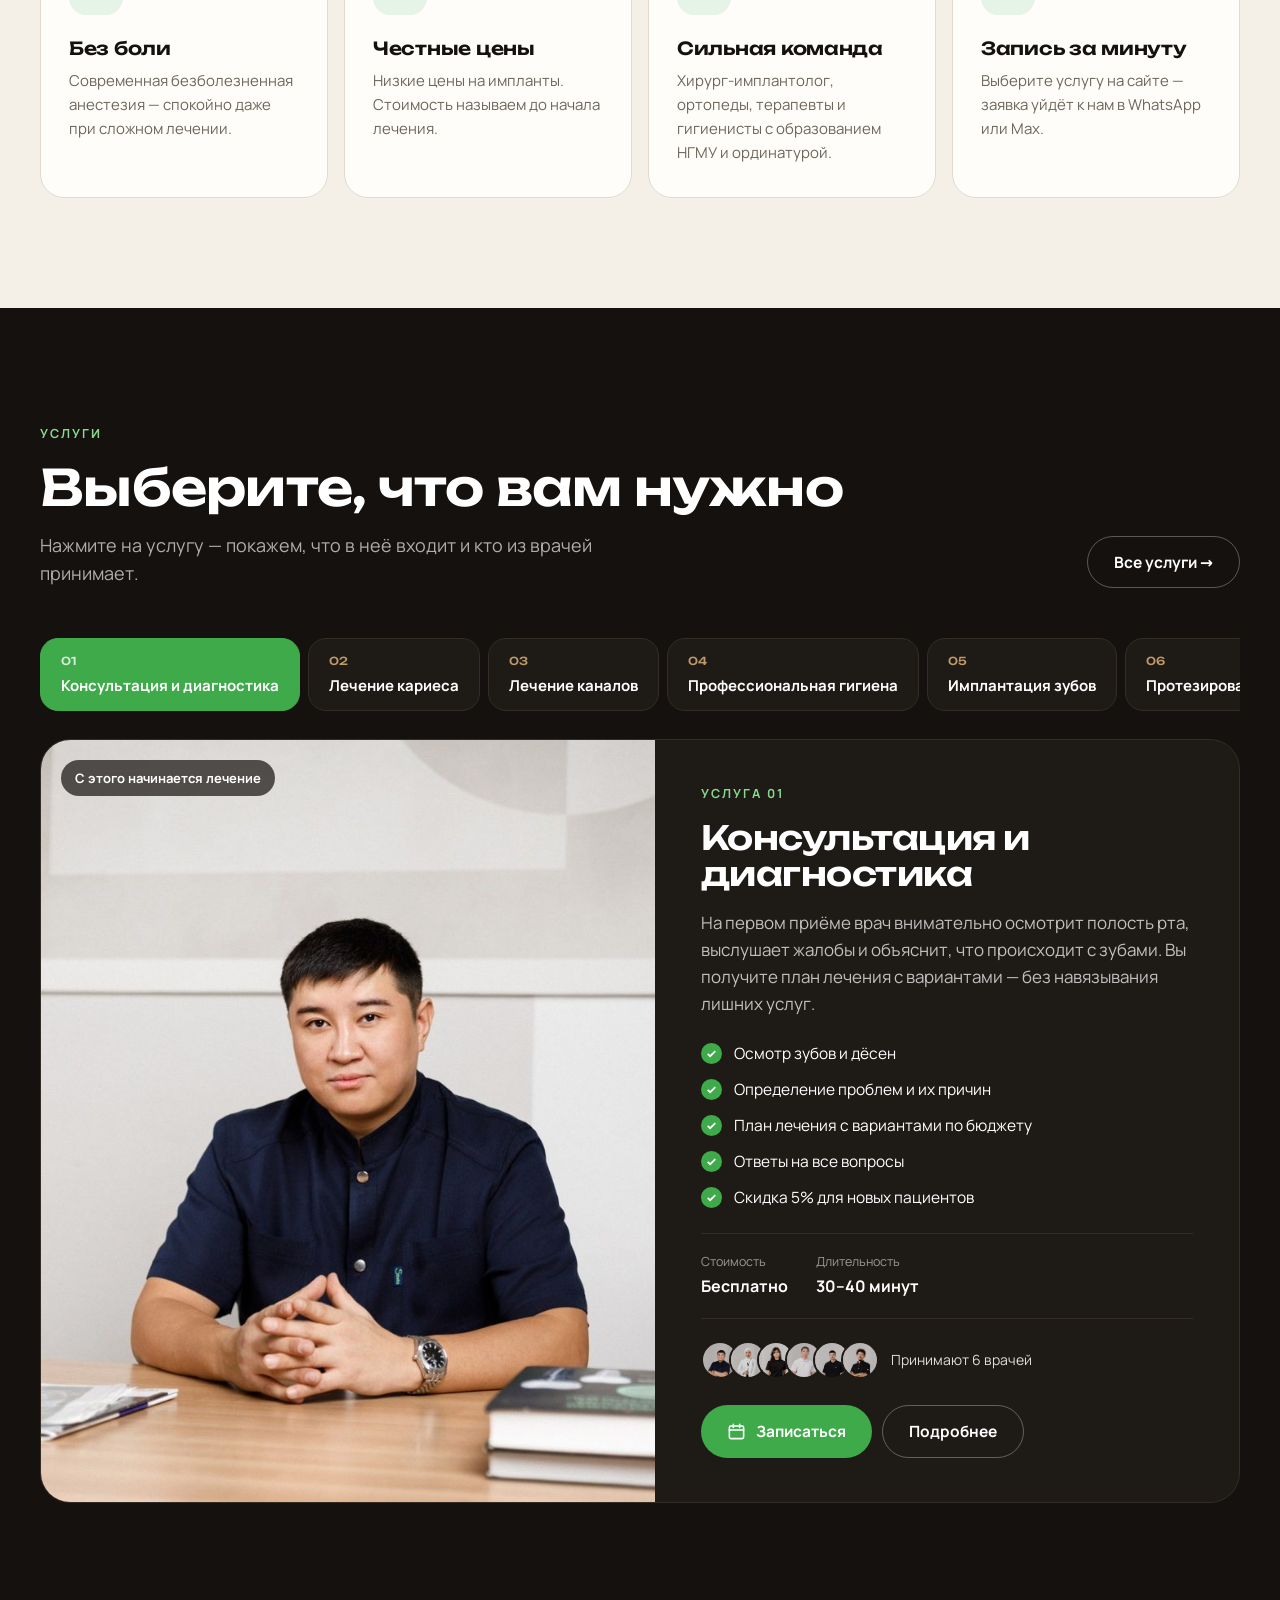
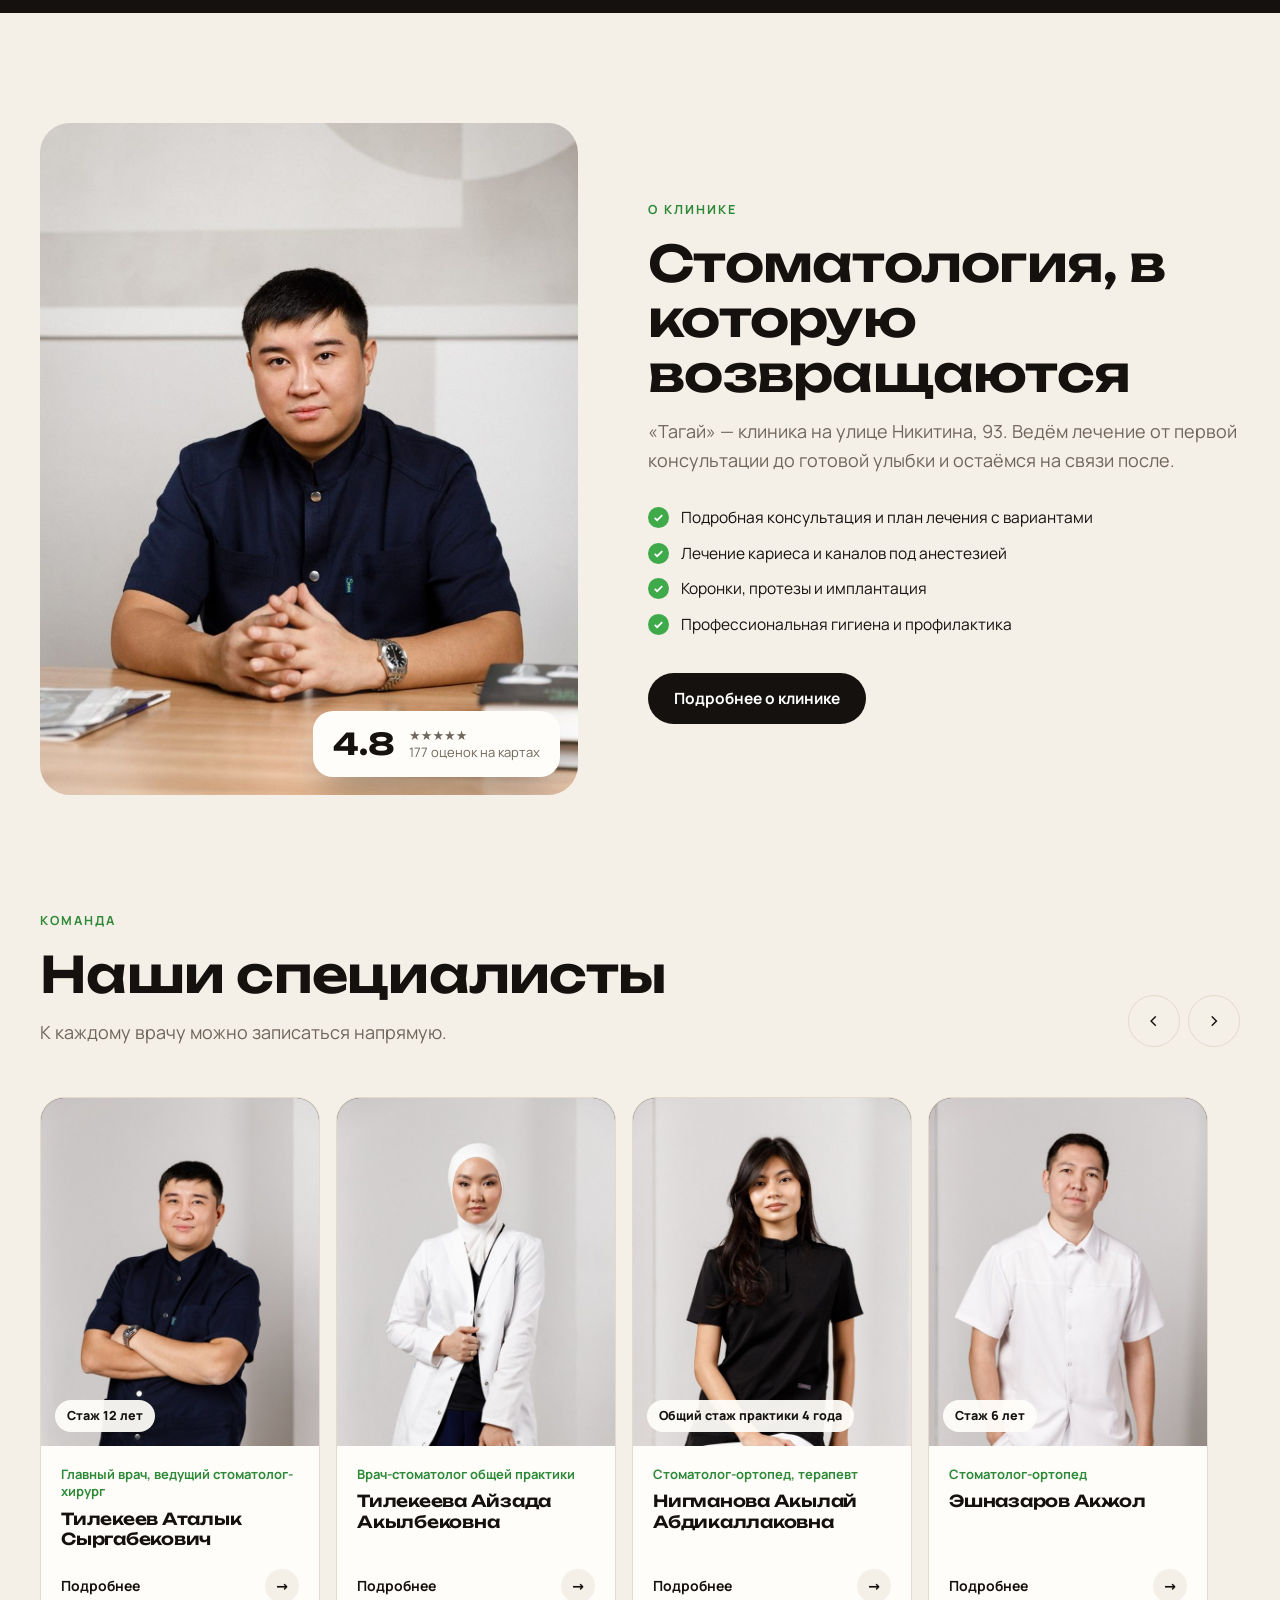
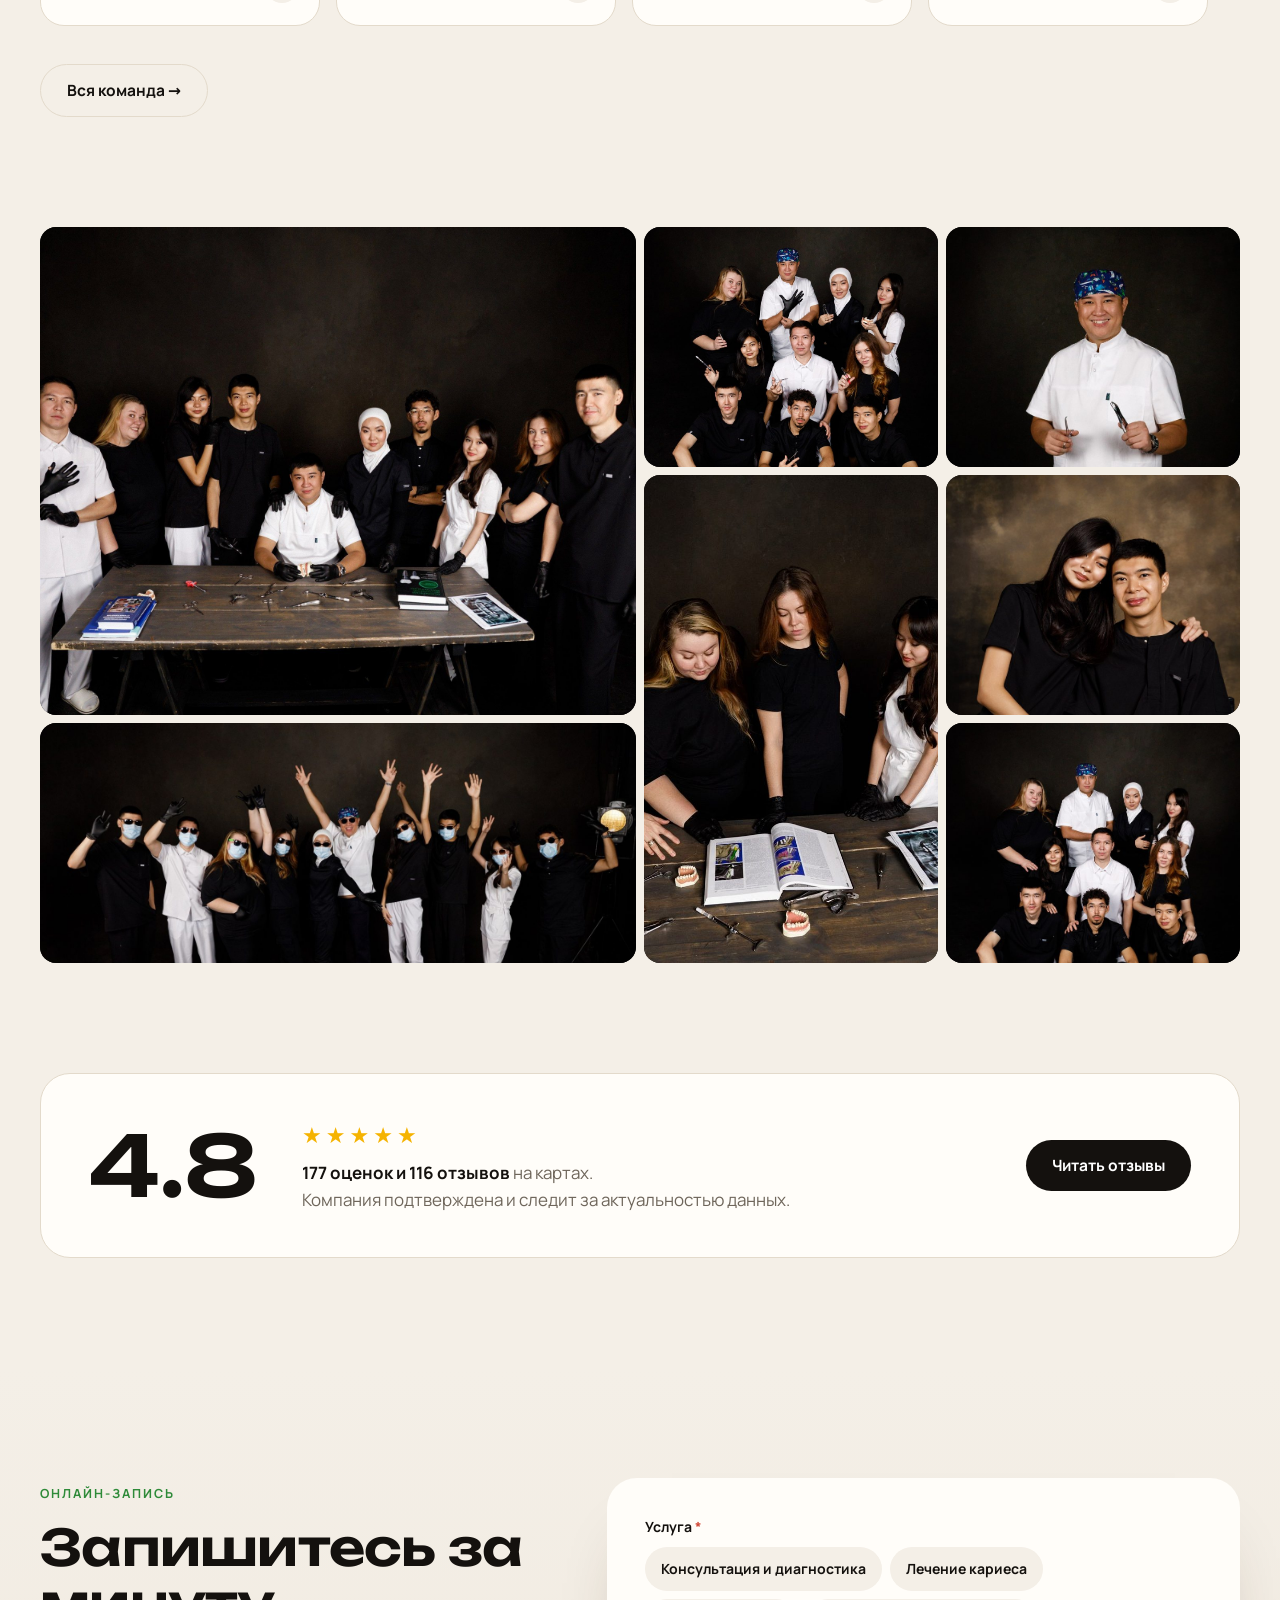
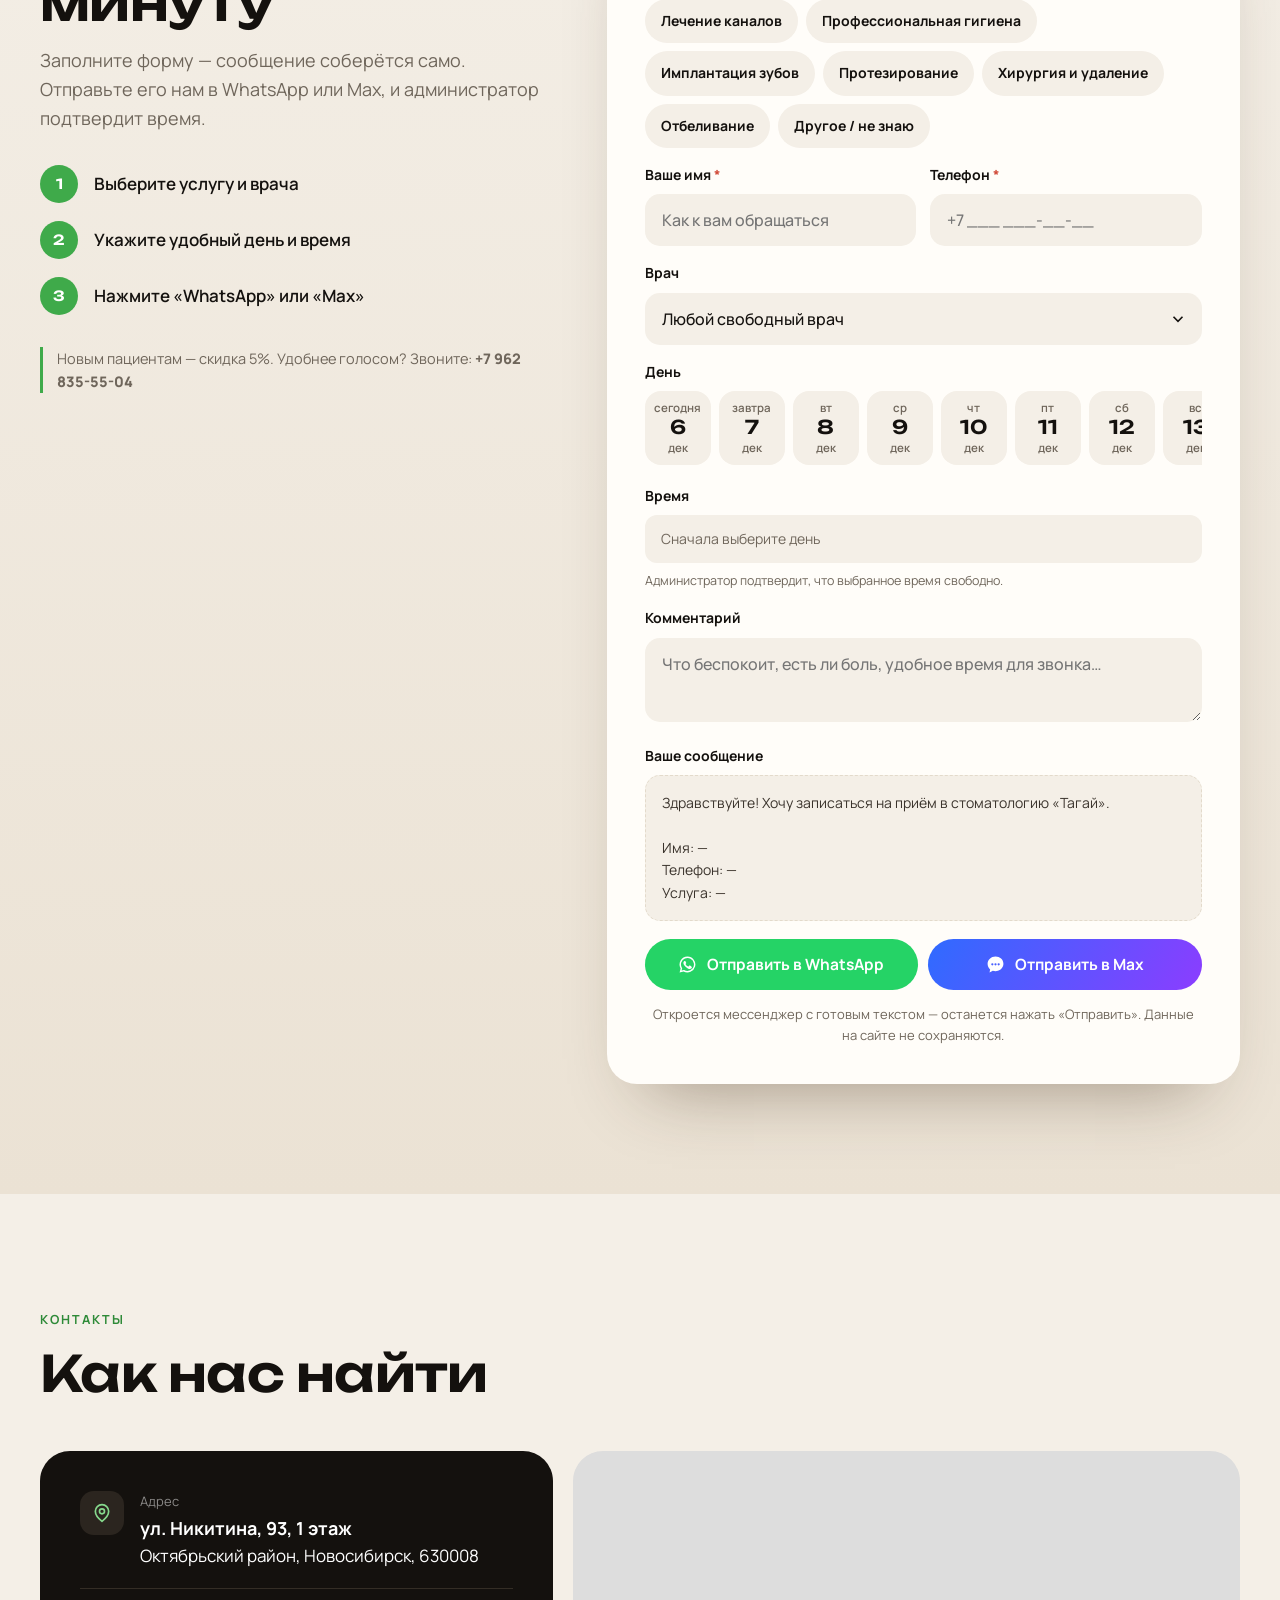
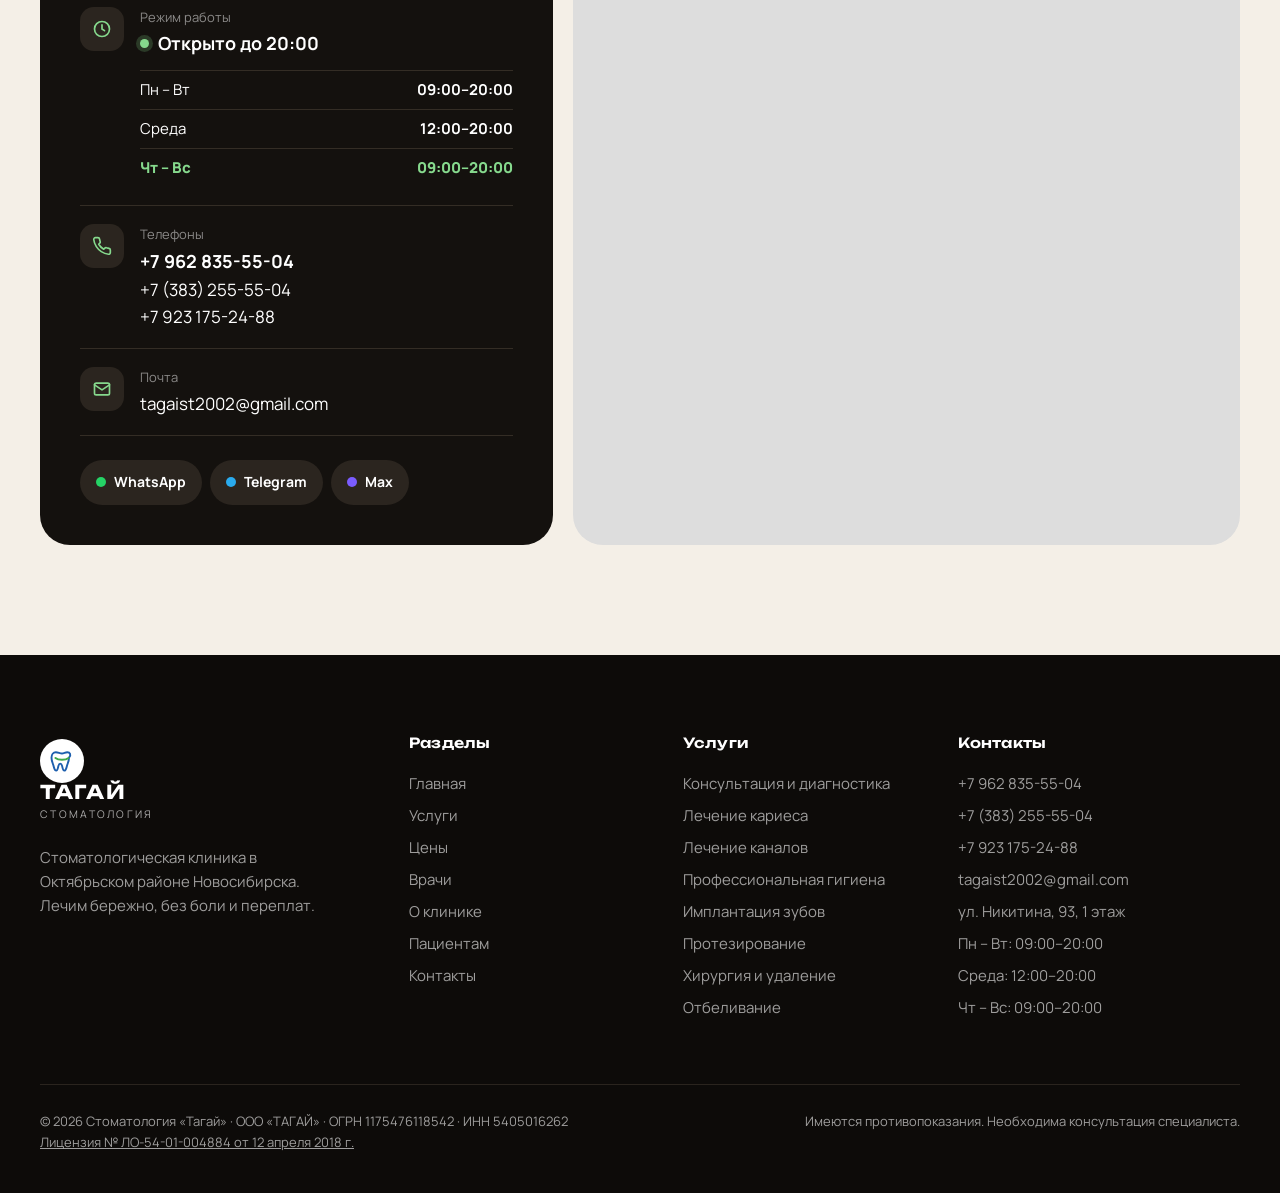
==== commit 18d81001: "Фото врачей из фотосессии на белом фоне, общий стаж Акылай Co-Authored-By: Claude Opus 5.5 <noreply@" ====
--- a/index.html
+++ b/index.html
@@ -7,8 +7,8 @@
 <meta name="description" content="Стоматология «Тагай» в Октябрьском районе Новосибирска: лечение, профгигиена, протезирование и имплантация. Безболезненная анестезия, −5% новым пациентам. Запись в WhatsApp и Max.">
 <meta property="og:title" content="Стоматология «Тагай» — Новосибирск">
 <meta property="og:image" content="img/team-hero.jpg">
-<link rel="stylesheet" href="css/fonts.css?v=21">
-<link rel="stylesheet" href="css/style.css?v=21">
+<link rel="stylesheet" href="css/fonts.css?v=22">
+<link rel="stylesheet" href="css/style.css?v=22">
 </head>
 <body data-page="index">
 <header class="hdr" id="hdr"></header>
@@ -129,7 +129,7 @@
 
 </main>
 <footer class="ftr" id="ftr"></footer>
-<script src="js/data.js?v=21"></script><script src="js/app.js?v=21"></script>
+<script src="js/data.js?v=22"></script><script src="js/app.js?v=22"></script>
 <script>document.addEventListener("DOMContentLoaded",()=>{document.getElementById("revBtn").href=SITE.maps;});</script>
 </body>
 </html>
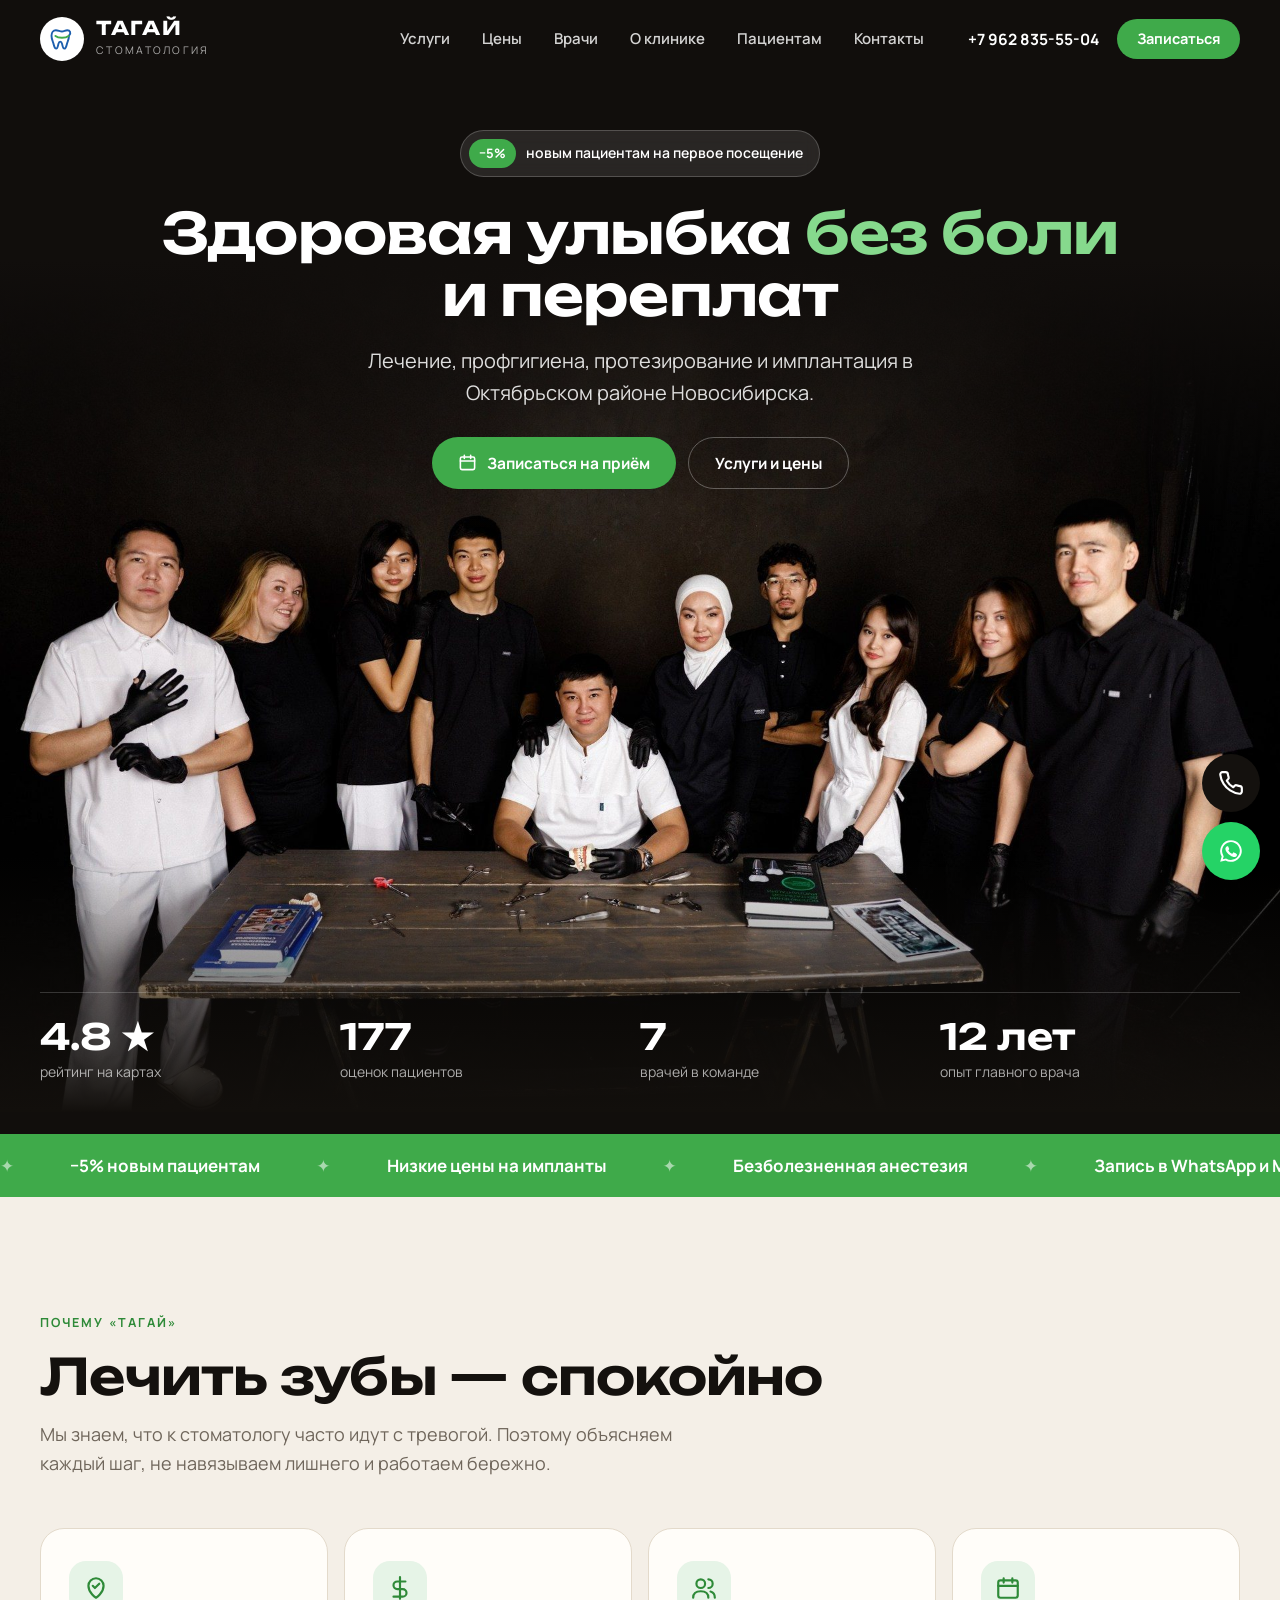
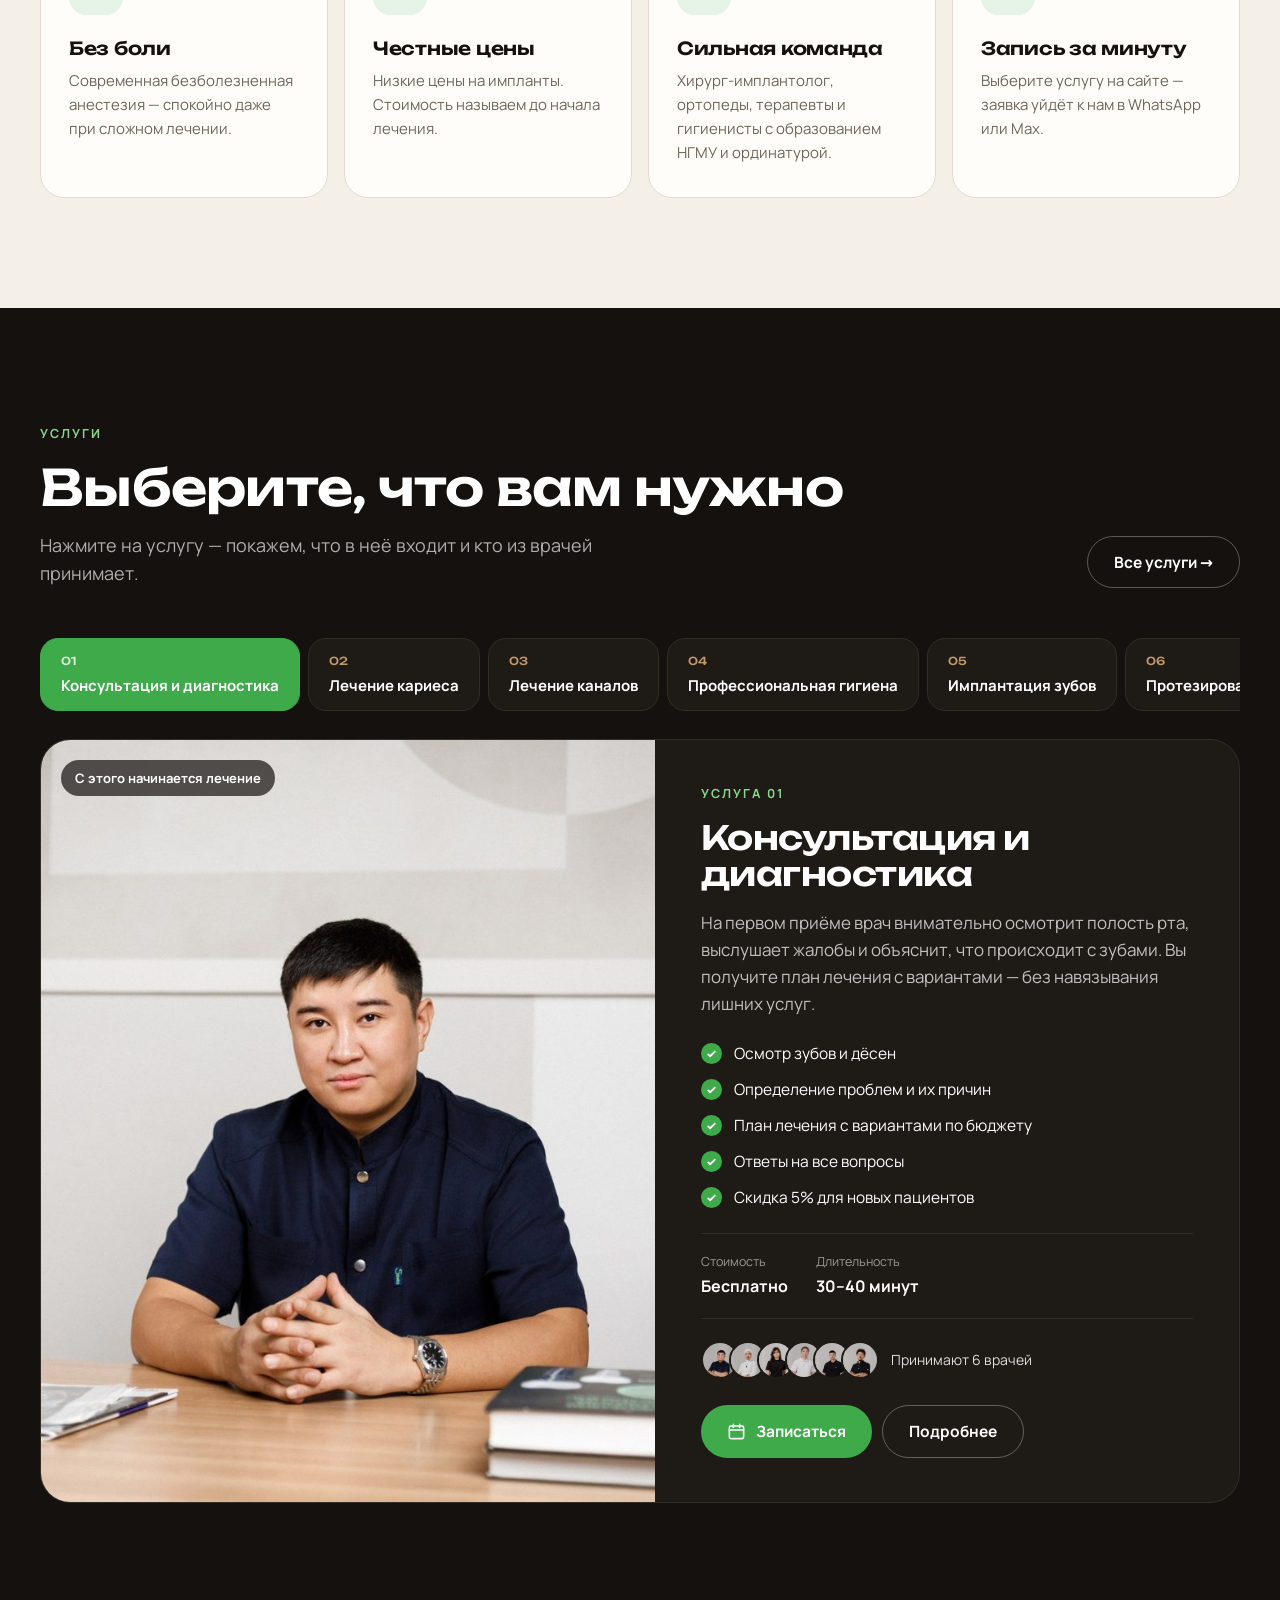
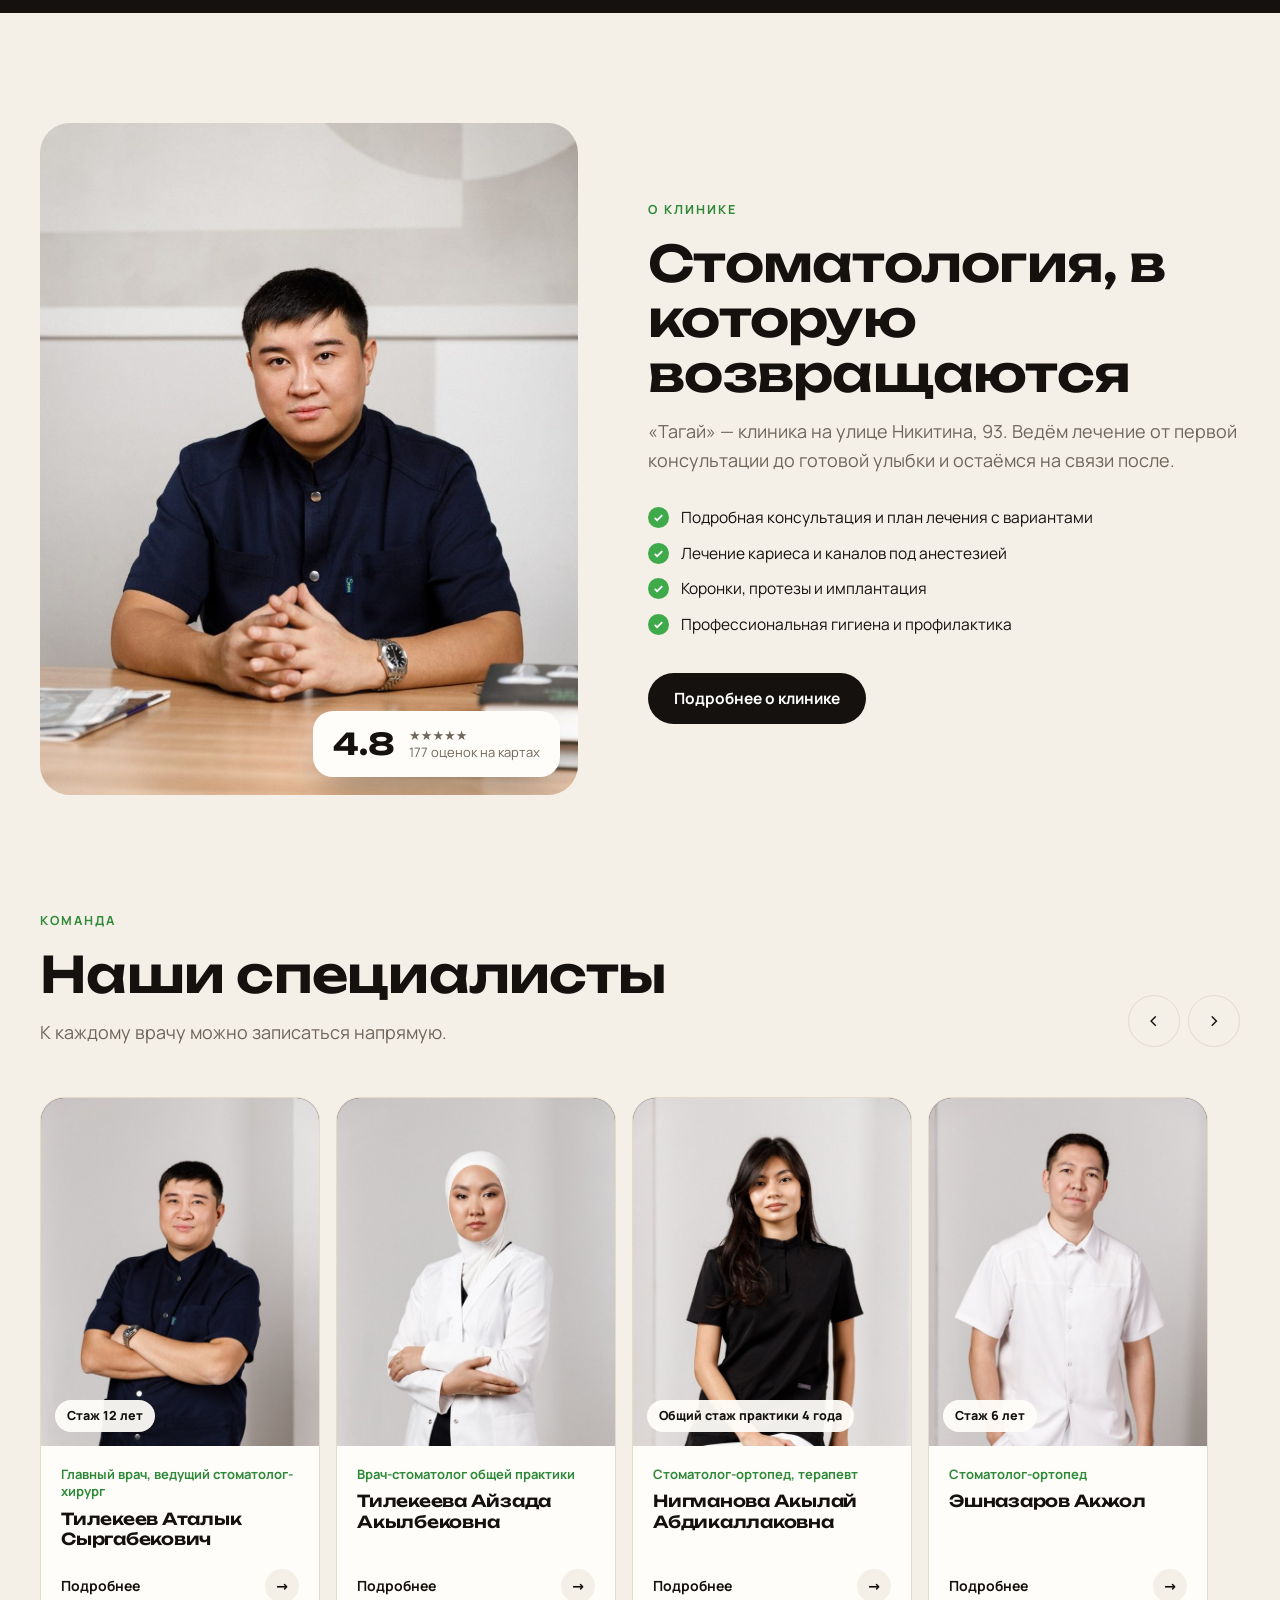
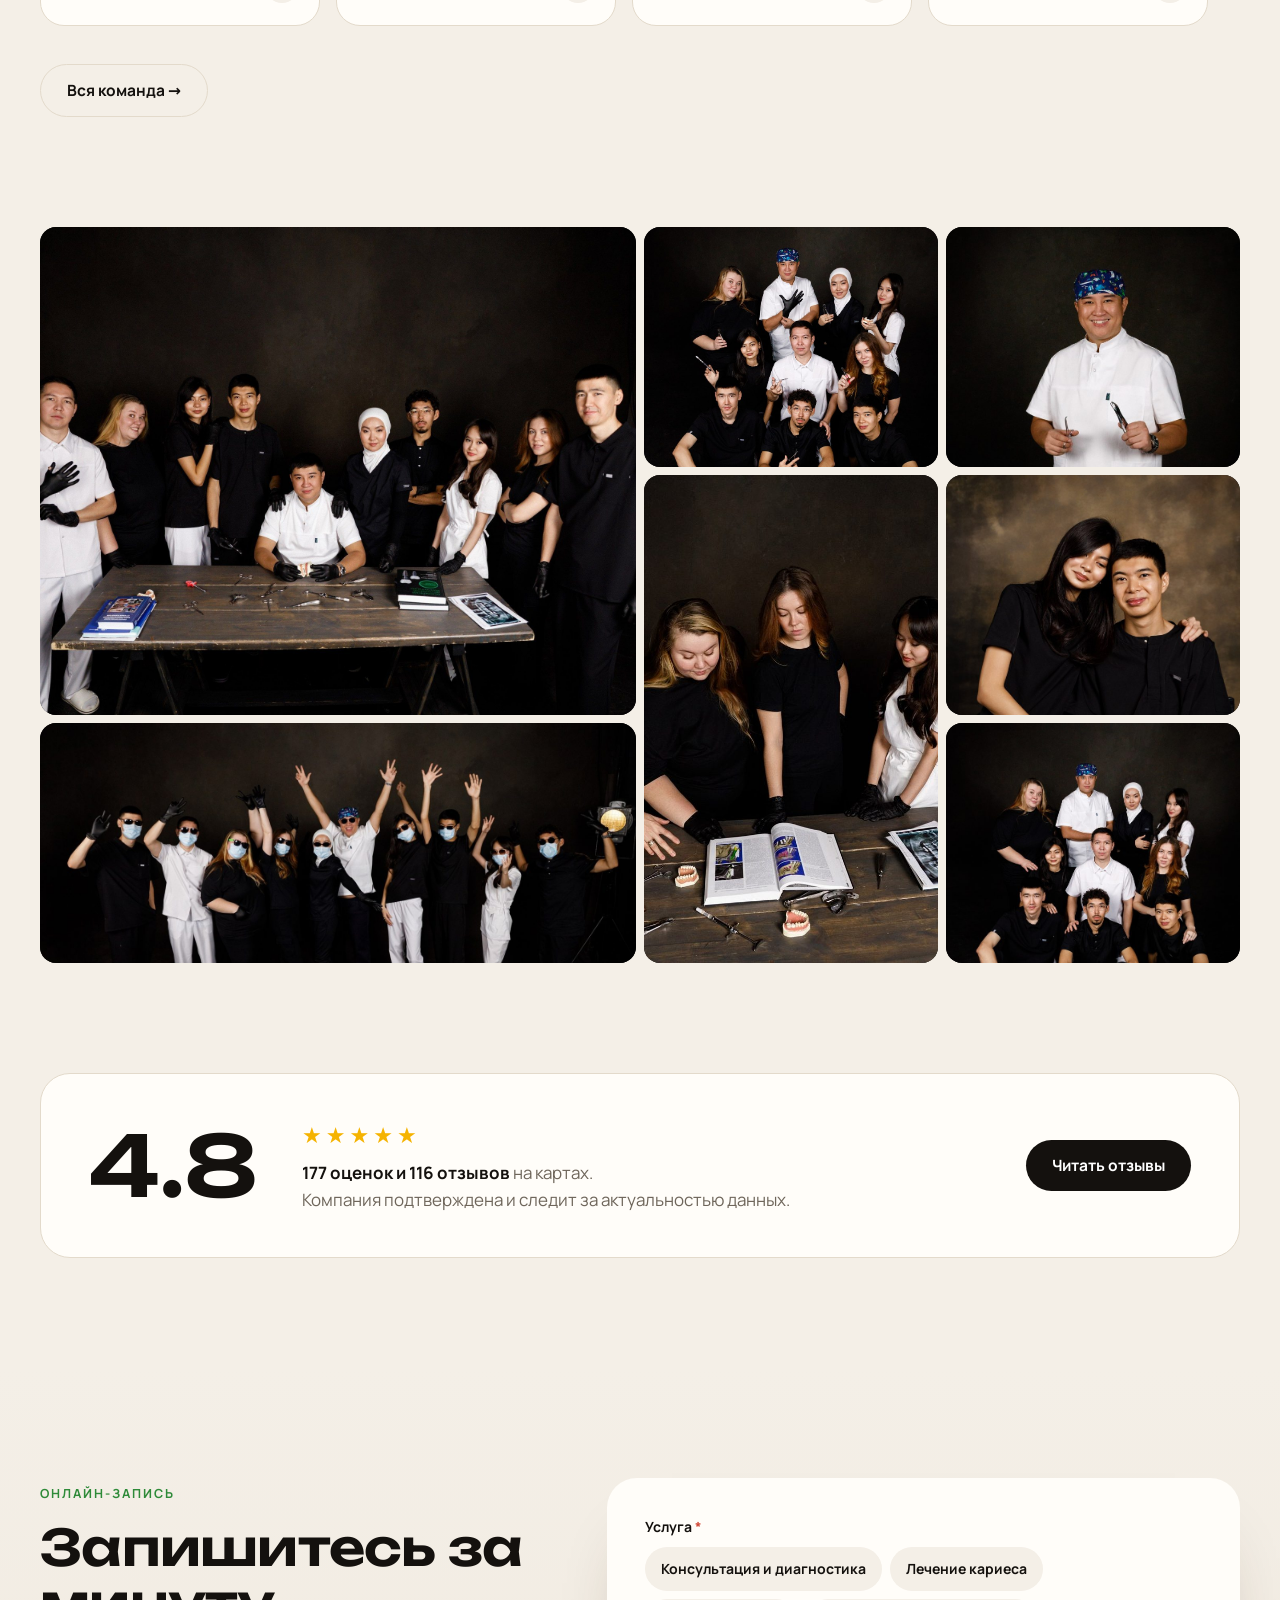
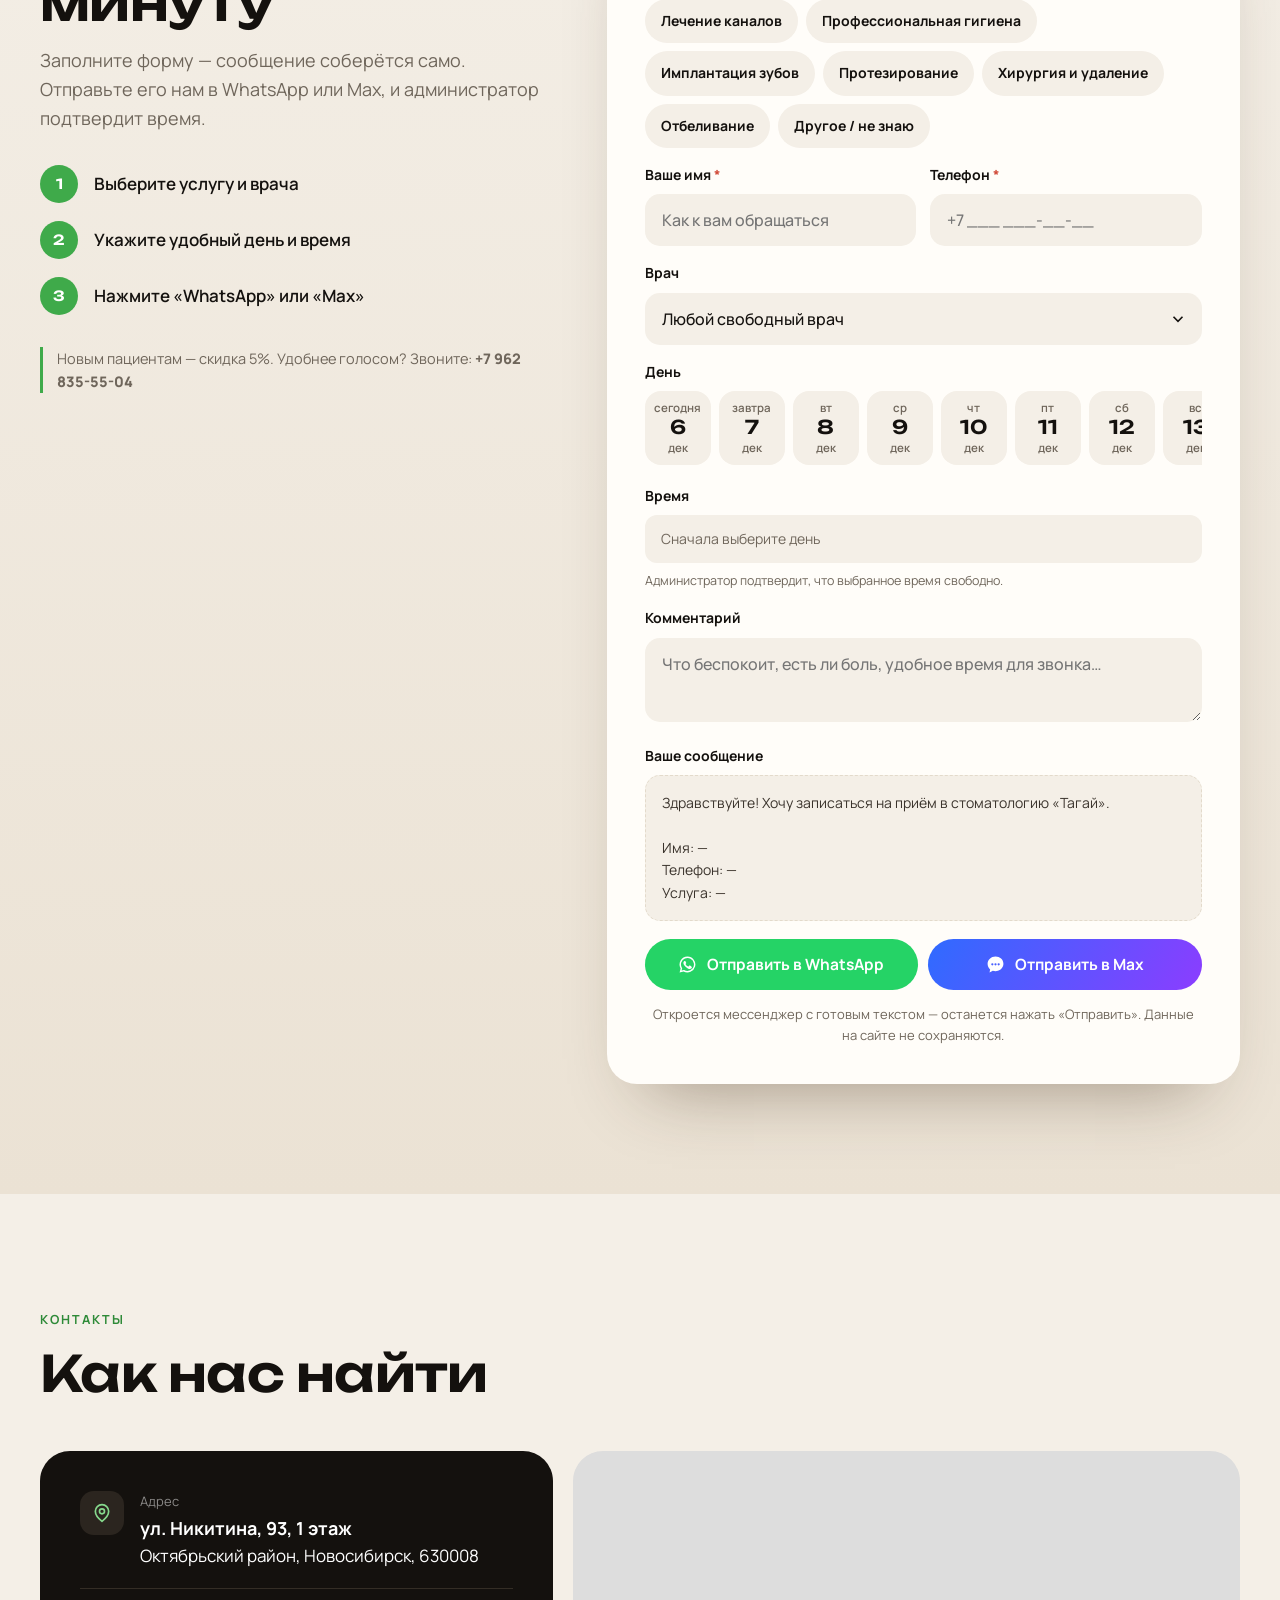
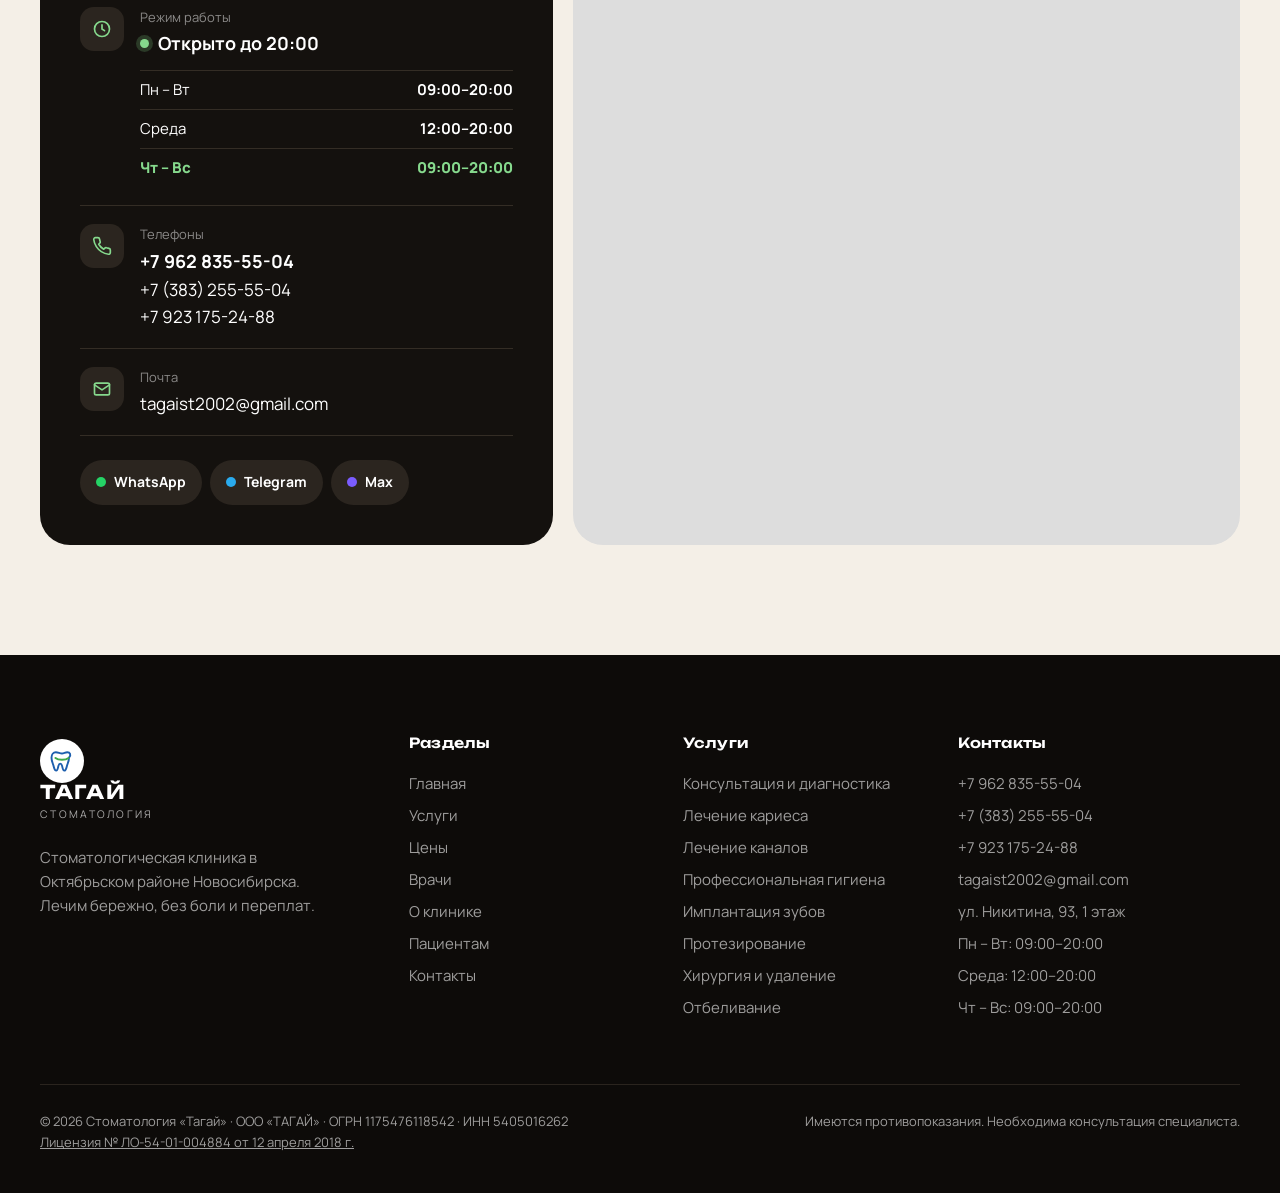
==== commit 13e441aa: "Айзада: оставлено одно фото Co-Authored-By: Claude Opus 5.5 <noreply@anthropic.com>" ====
--- a/index.html
+++ b/index.html
@@ -7,8 +7,8 @@
 <meta name="description" content="Стоматология «Тагай» в Октябрьском районе Новосибирска: лечение, профгигиена, протезирование и имплантация. Безболезненная анестезия, −5% новым пациентам. Запись в WhatsApp и Max.">
 <meta property="og:title" content="Стоматология «Тагай» — Новосибирск">
 <meta property="og:image" content="img/team-hero.jpg">
-<link rel="stylesheet" href="css/fonts.css?v=22">
-<link rel="stylesheet" href="css/style.css?v=22">
+<link rel="stylesheet" href="css/fonts.css?v=23">
+<link rel="stylesheet" href="css/style.css?v=23">
 </head>
 <body data-page="index">
 <header class="hdr" id="hdr"></header>
@@ -129,7 +129,7 @@
 
 </main>
 <footer class="ftr" id="ftr"></footer>
-<script src="js/data.js?v=22"></script><script src="js/app.js?v=22"></script>
+<script src="js/data.js?v=23"></script><script src="js/app.js?v=23"></script>
 <script>document.addEventListener("DOMContentLoaded",()=>{document.getElementById("revBtn").href=SITE.maps;});</script>
 </body>
 </html>
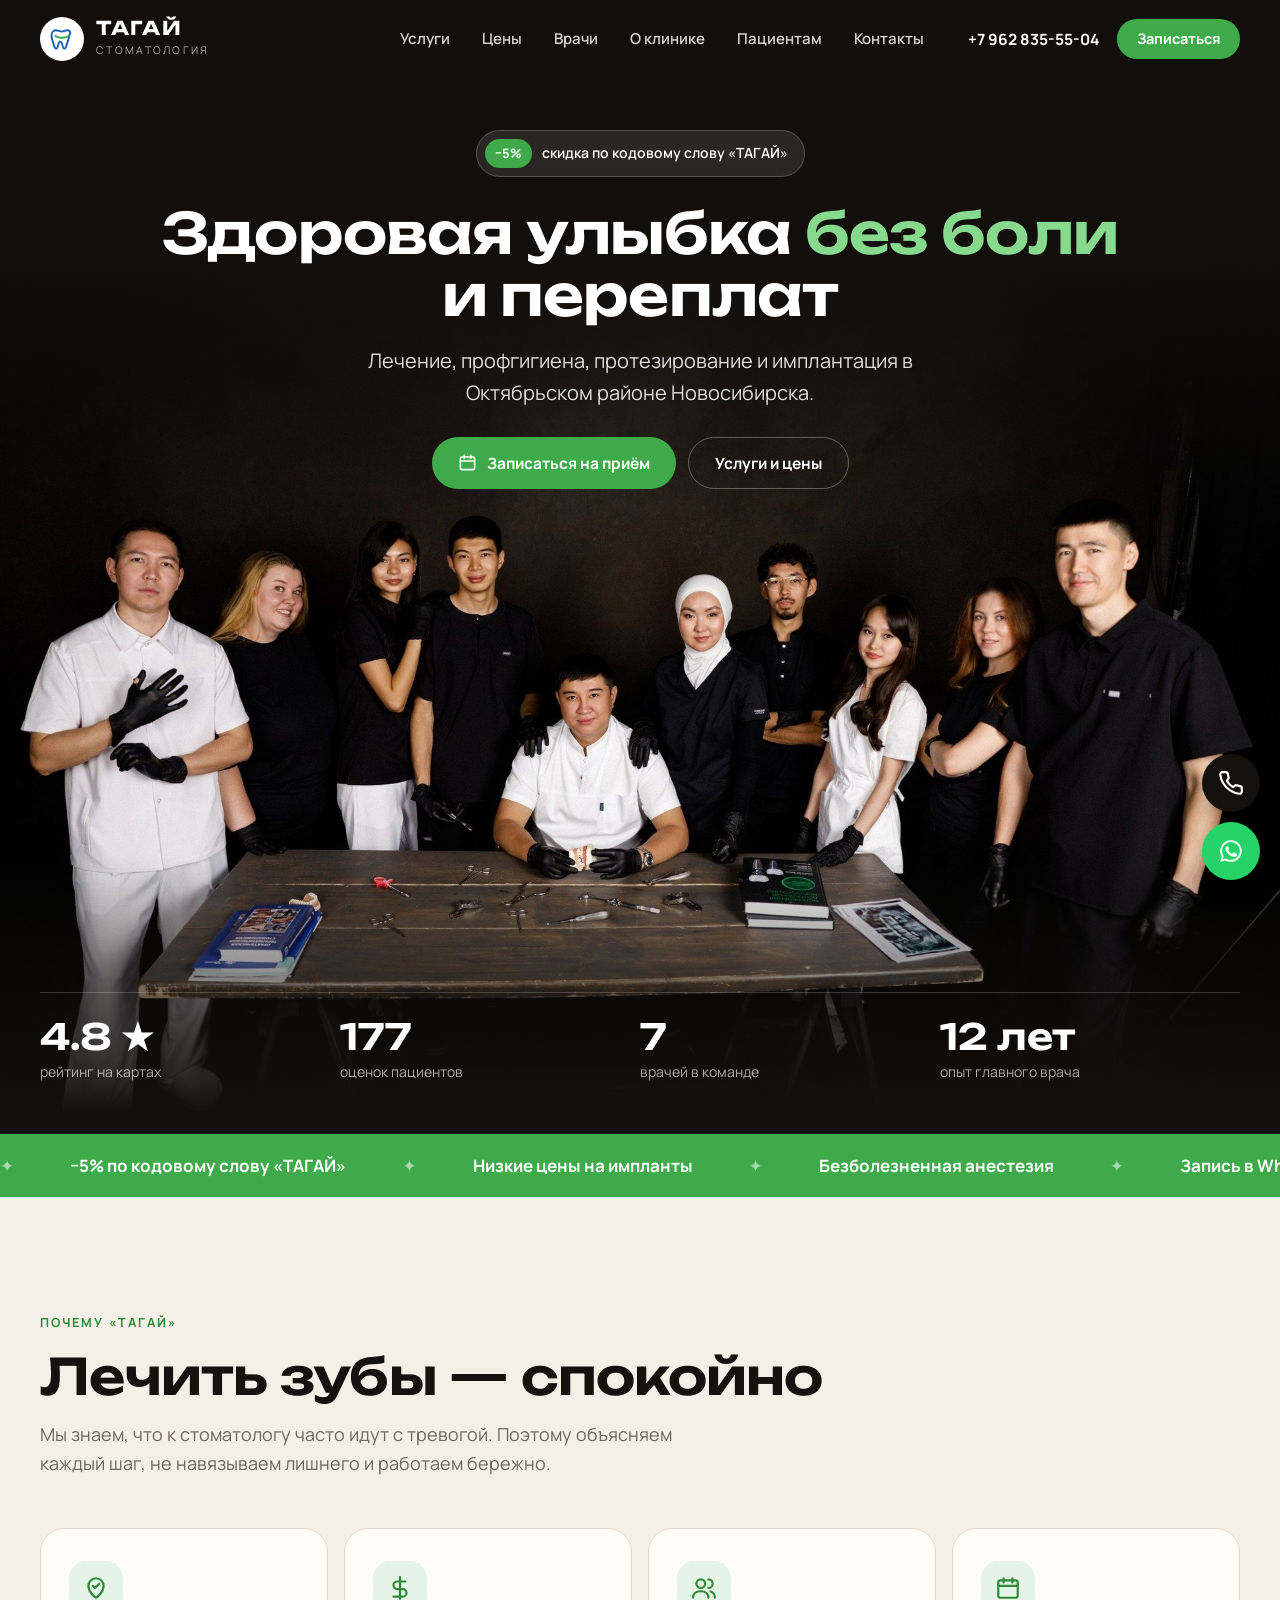
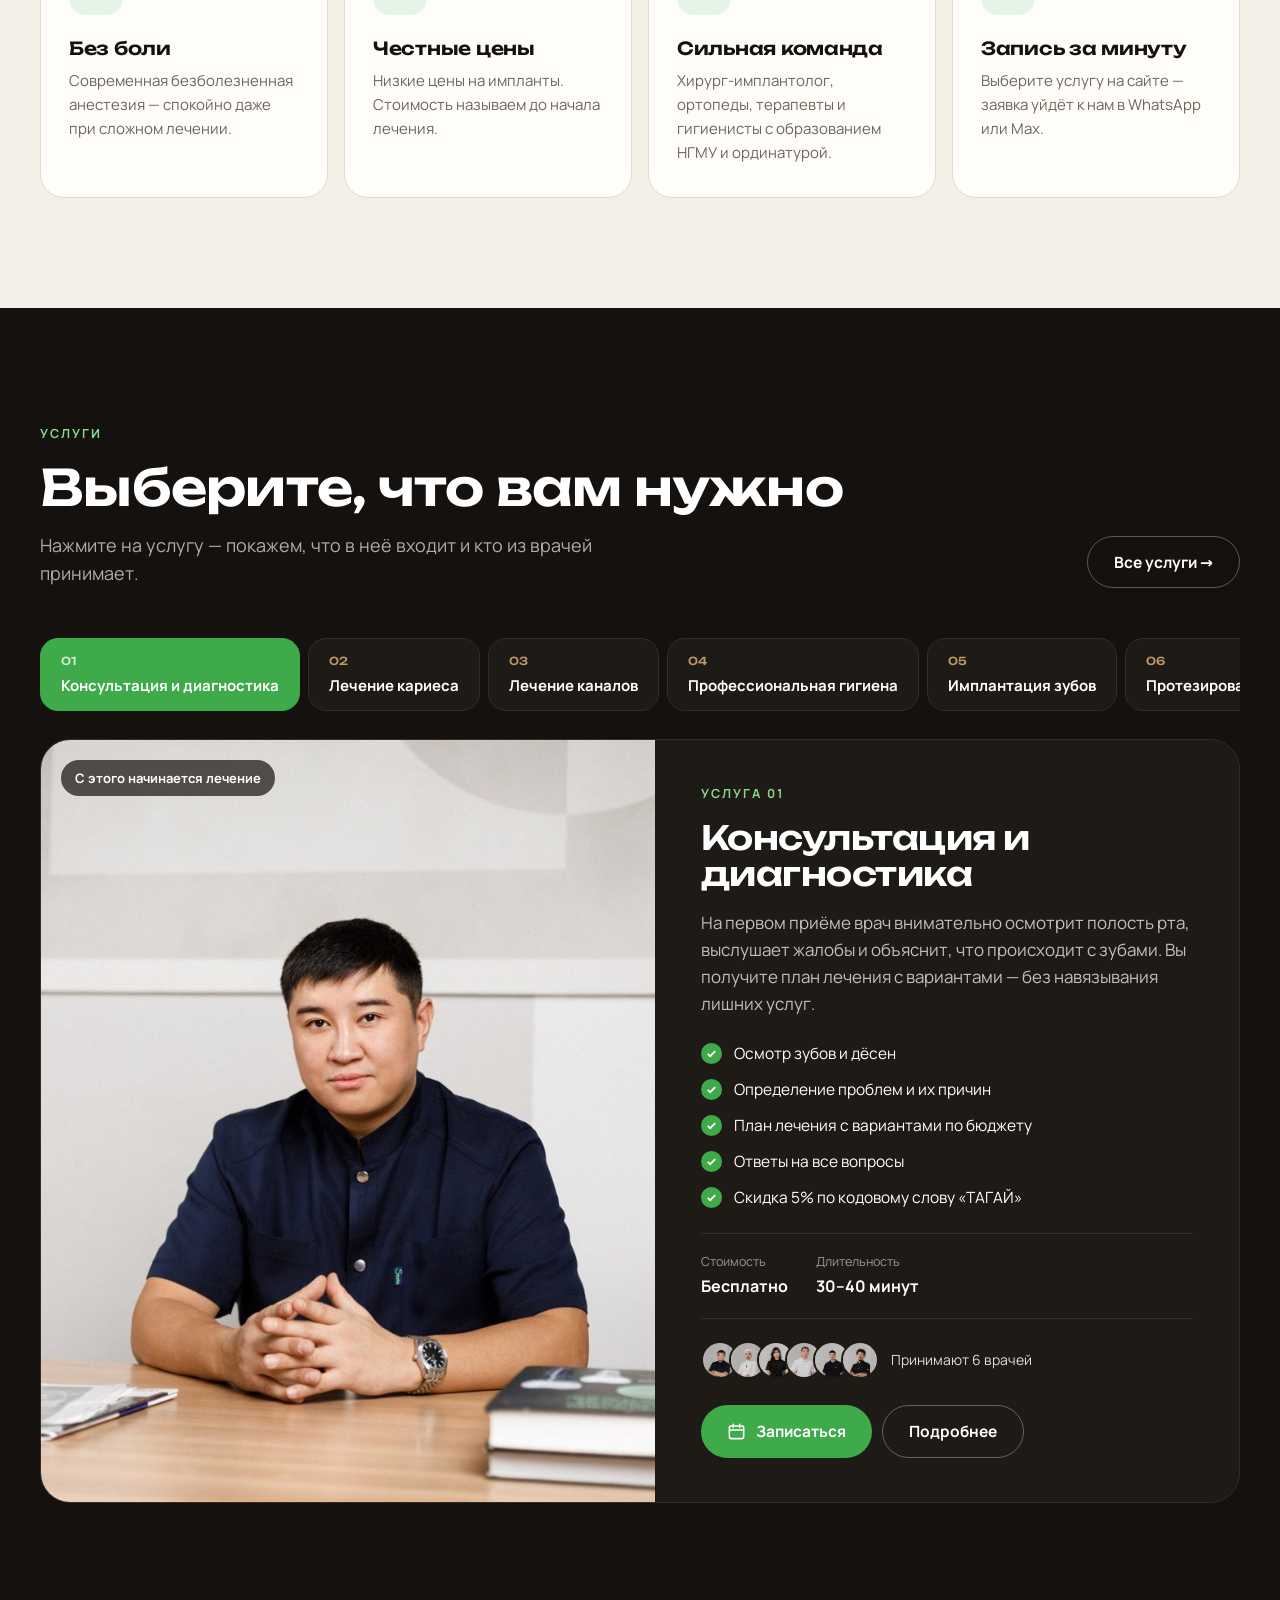
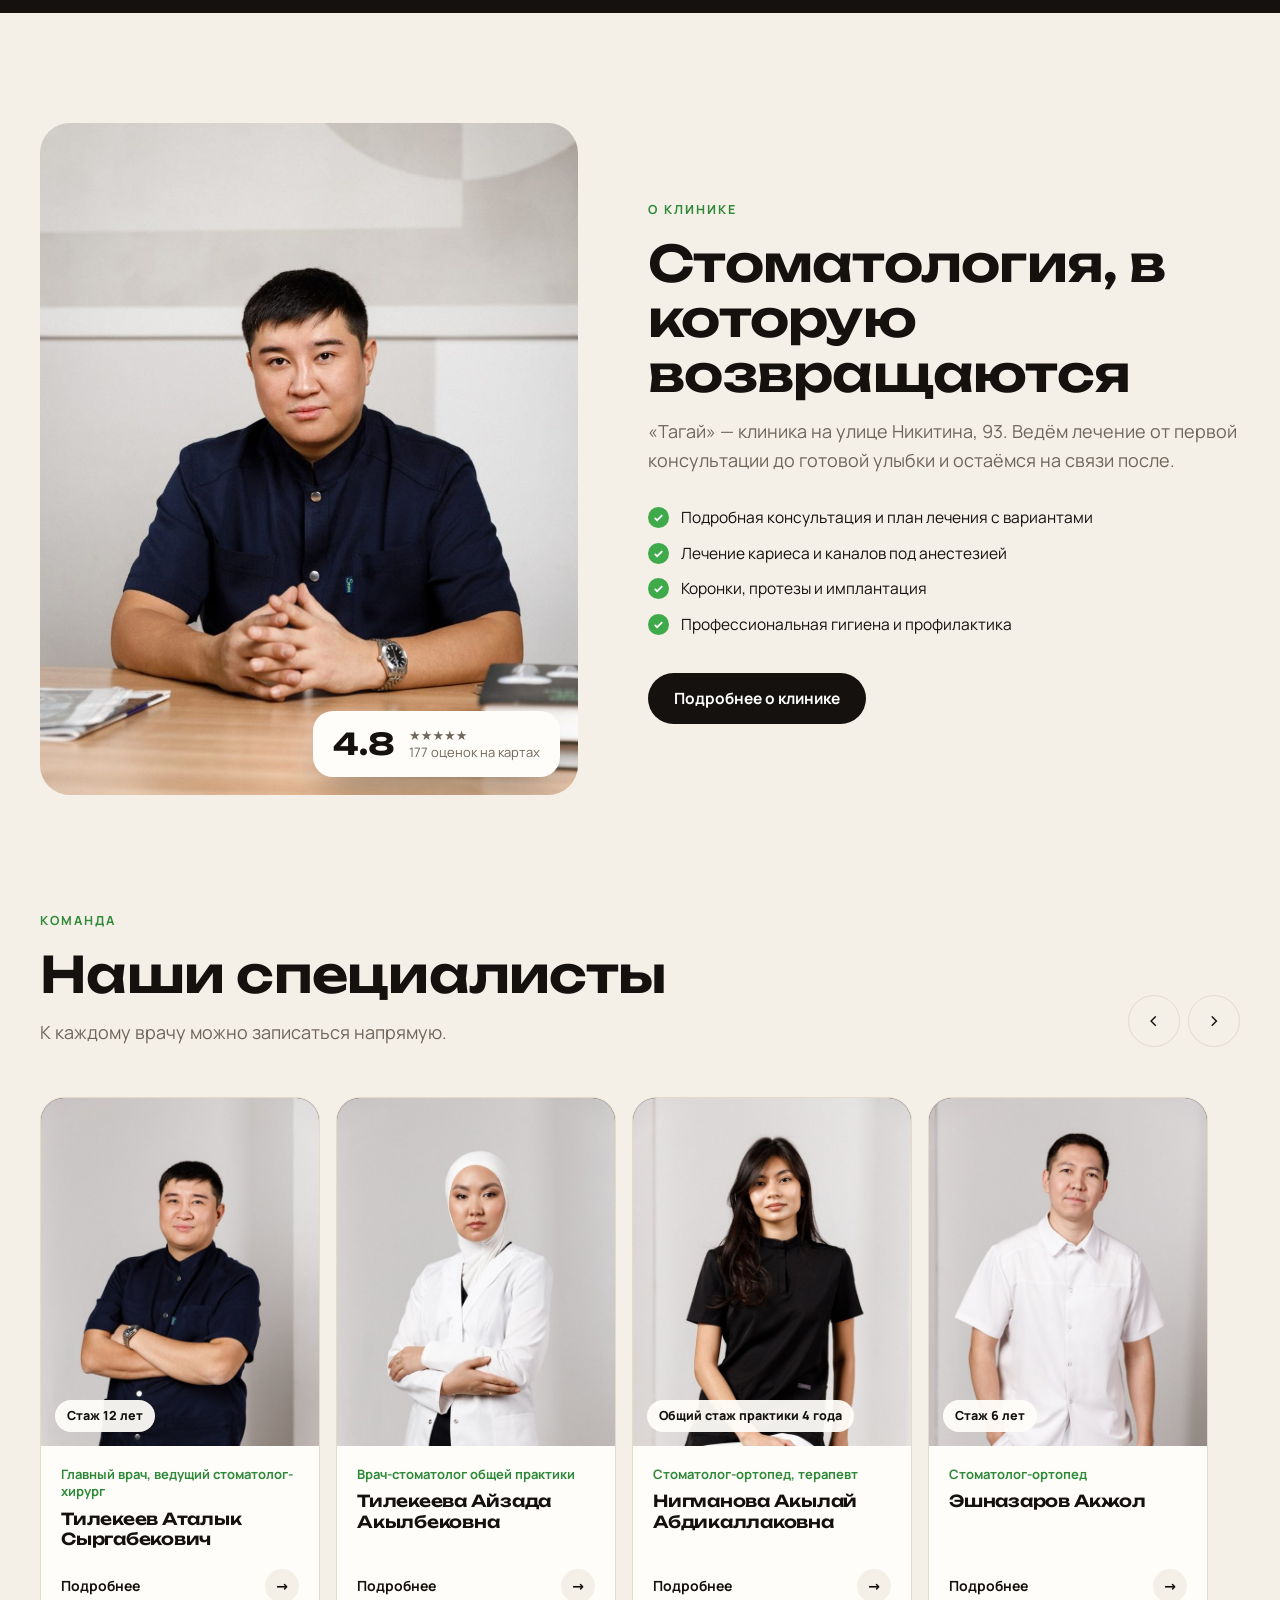
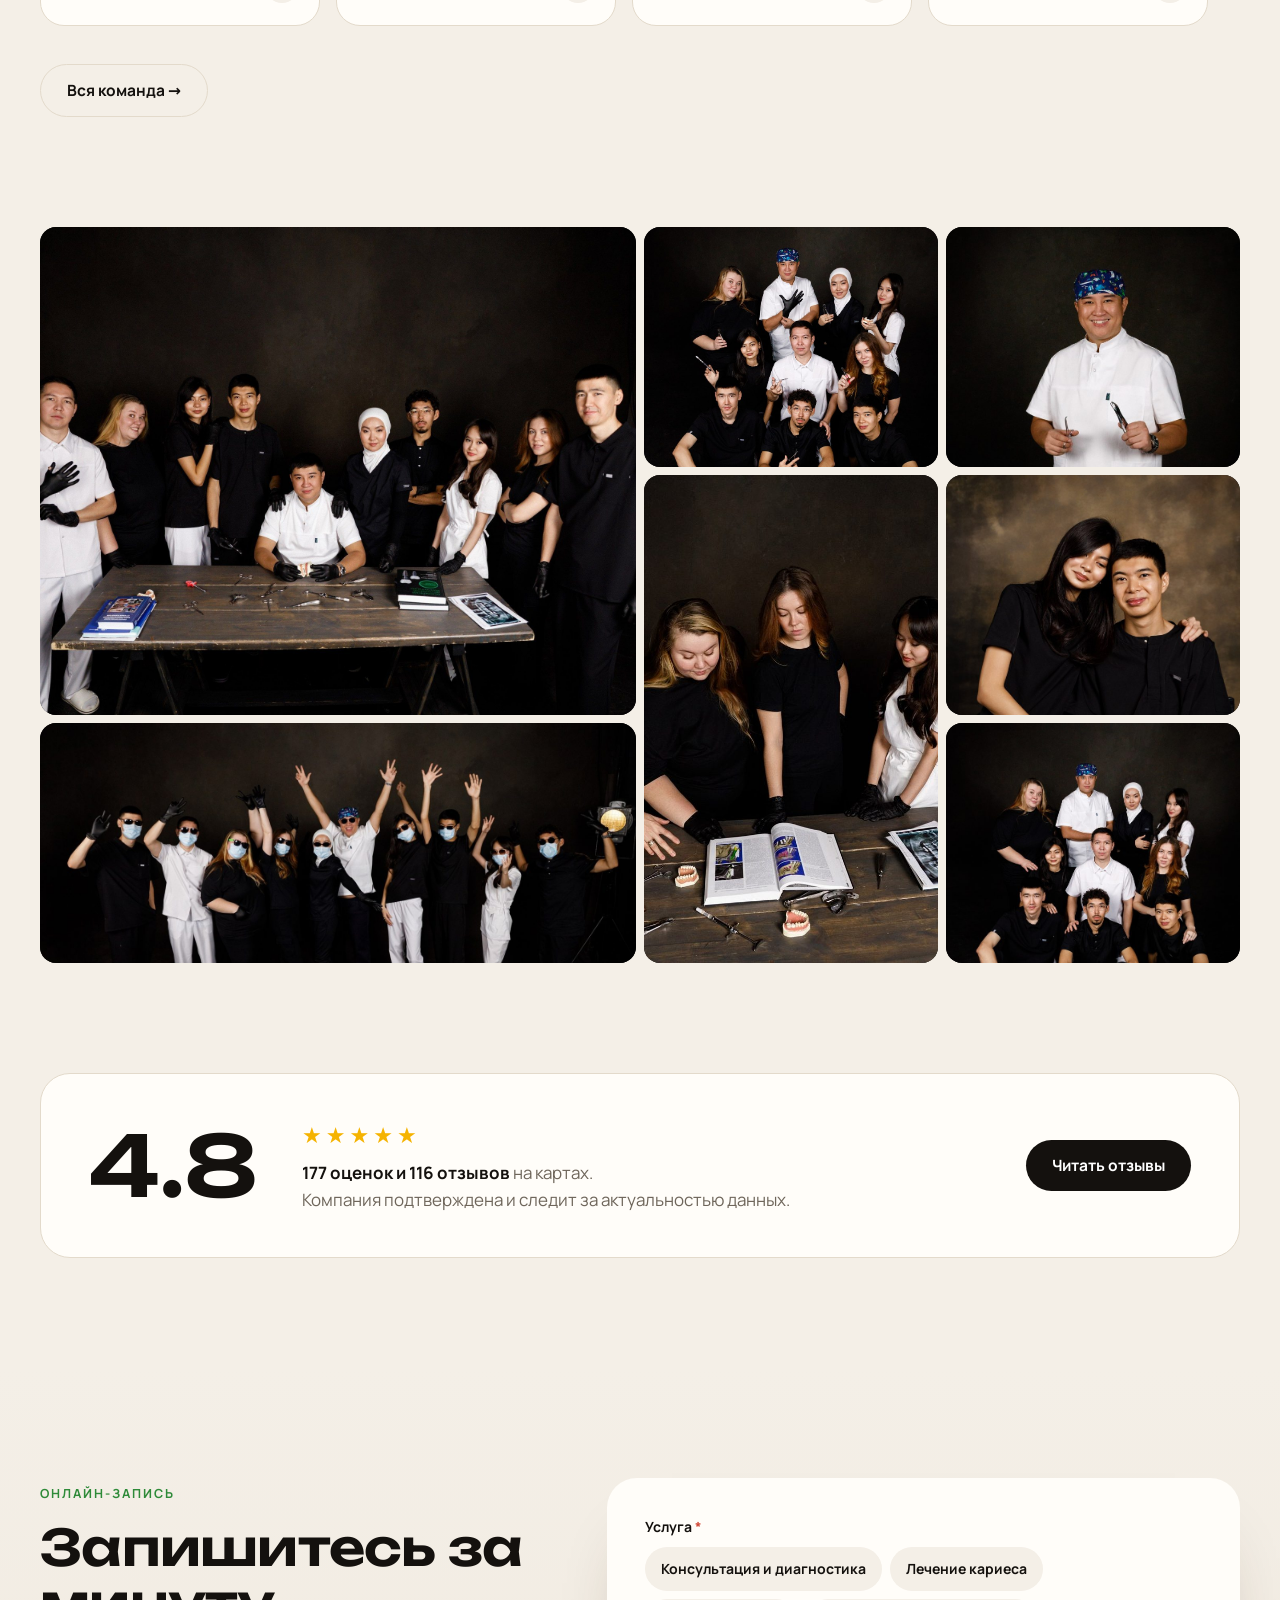
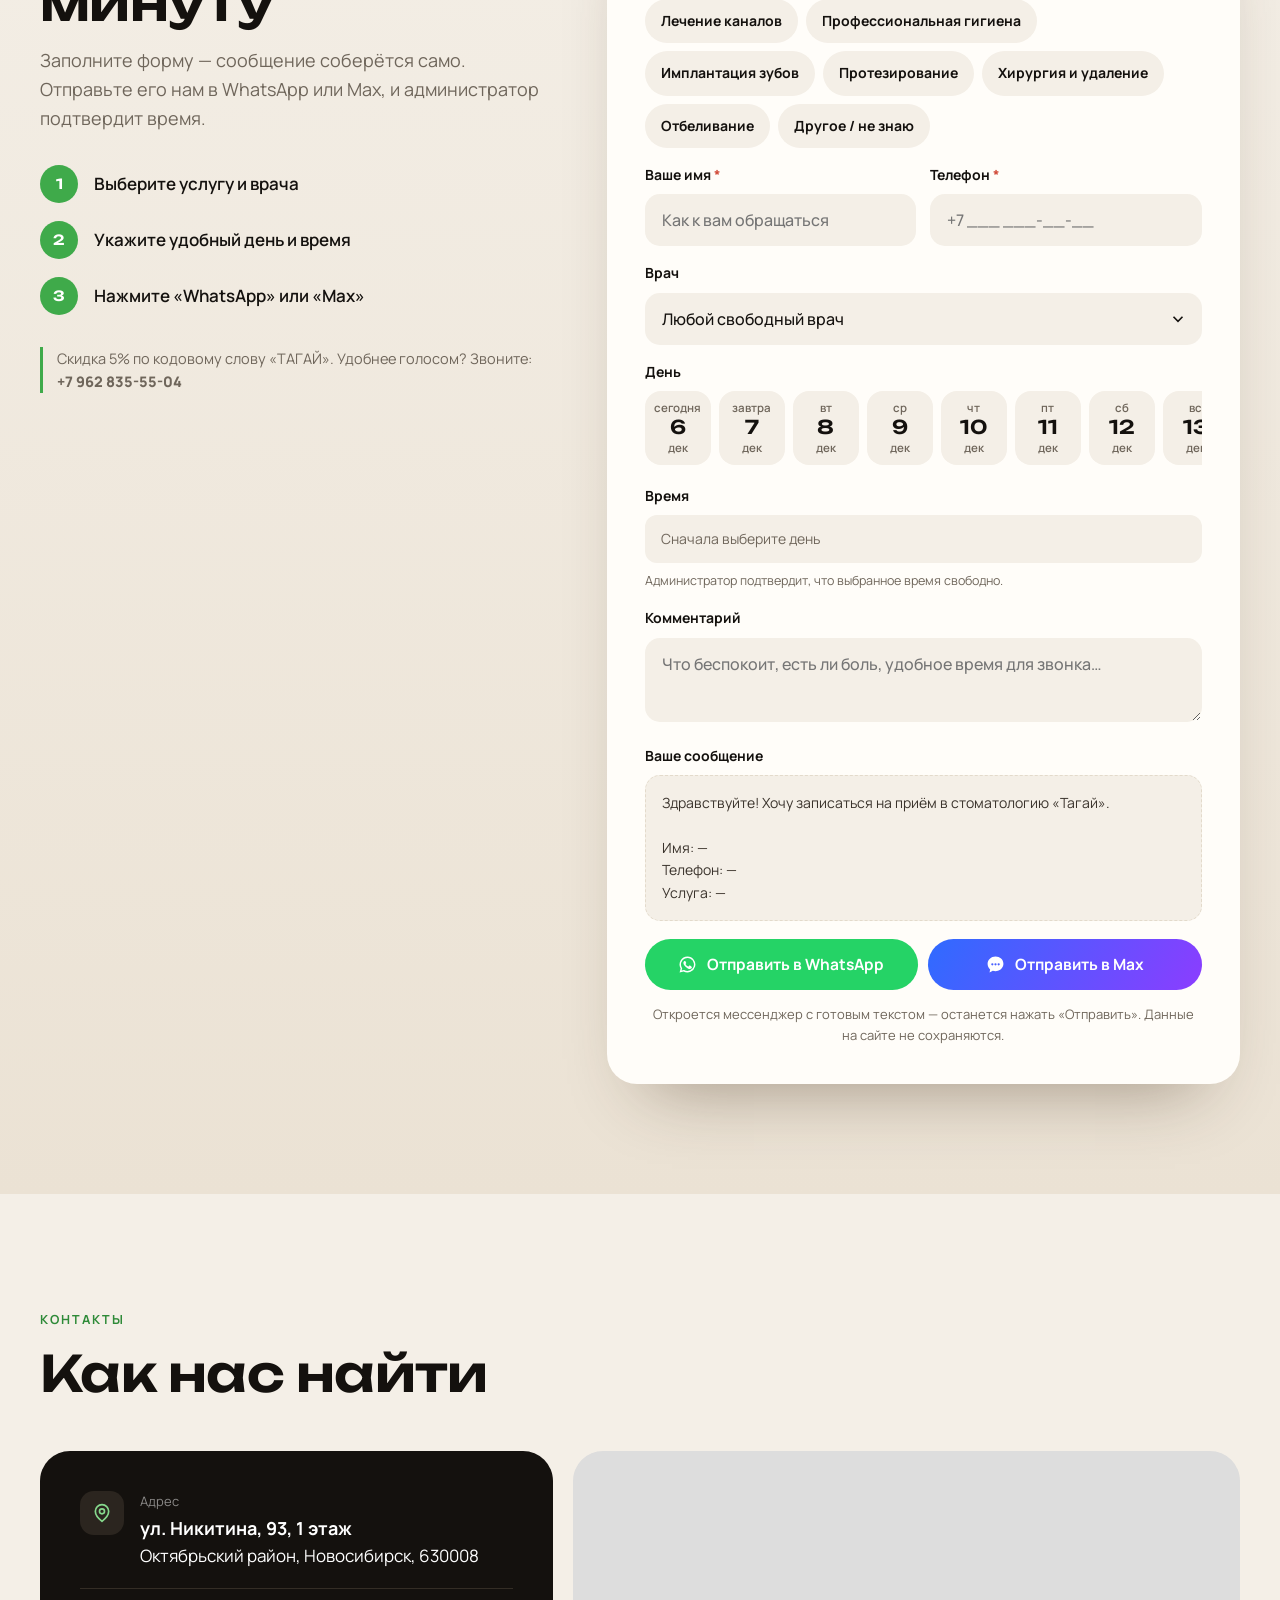
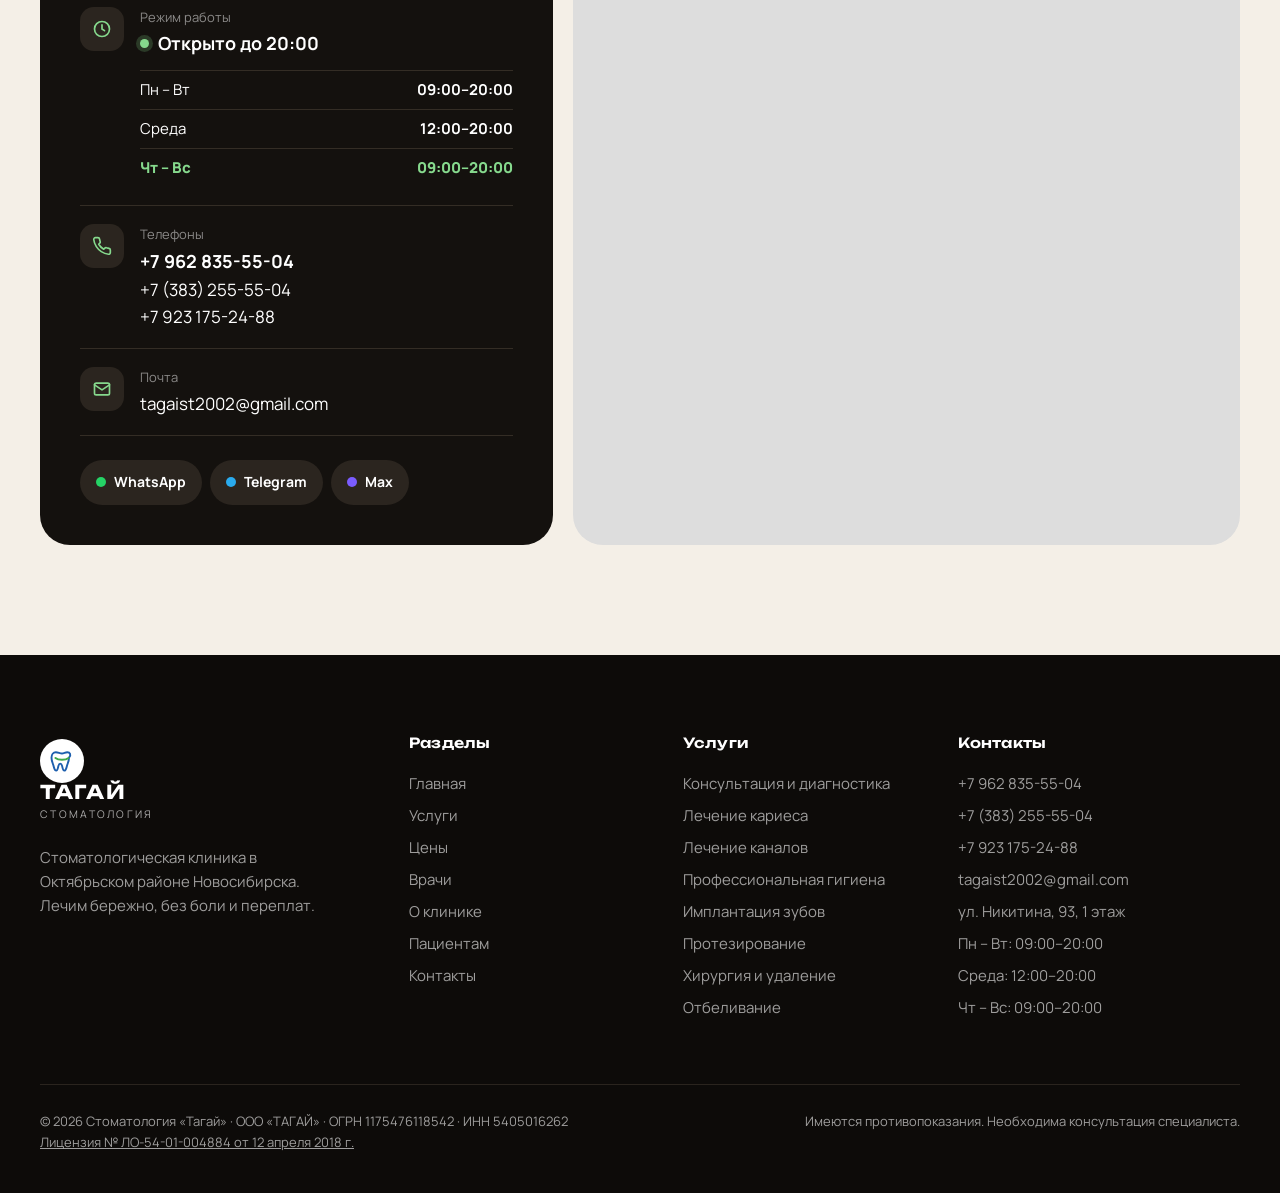
==== commit 807490ce: "Админка, документы Чингиза, скидка по кодовому слову ТАГАЙ Co-Authored-By: Claude Opus 5.5 <noreply@" ====
--- a/index.html
+++ b/index.html
@@ -4,11 +4,11 @@
 <meta charset="utf-8">
 <meta name="viewport" content="width=device-width,initial-scale=1">
 <title>Стоматология «Тагай» — Новосибирск, ул. Никитина, 93</title>
-<meta name="description" content="Стоматология «Тагай» в Октябрьском районе Новосибирска: лечение, профгигиена, протезирование и имплантация. Безболезненная анестезия, −5% новым пациентам. Запись в WhatsApp и Max.">
+<meta name="description" content="Стоматология «Тагай» в Октябрьском районе Новосибирска: лечение, профгигиена, протезирование и имплантация. Безболезненная анестезия, скидка 5% по кодовому слову «ТАГАЙ». Запись в WhatsApp и Max.">
 <meta property="og:title" content="Стоматология «Тагай» — Новосибирск">
 <meta property="og:image" content="img/team-hero.jpg">
-<link rel="stylesheet" href="css/fonts.css?v=23">
-<link rel="stylesheet" href="css/style.css?v=23">
+<link rel="stylesheet" href="css/fonts.css?v=24">
+<link rel="stylesheet" href="css/style.css?v=24">
 </head>
 <body data-page="index">
 <header class="hdr" id="hdr"></header>
@@ -16,7 +16,7 @@
 
 <section class="hero hero-team">
   <div class="wrap">
-    <div class="badge"><b>−5%</b>новым пациентам на первое посещение</div>
+    <div class="badge"><b>−5%</b>скидка по кодовому слову «ТАГАЙ»</div>
     <h1>Здоровая улыбка <em>без&nbsp;боли</em> и&nbsp;переплат</h1>
     <p>Лечение, профгигиена, протезирование и имплантация в Октябрьском районе Новосибирска.</p>
     <div class="hero-actions">
@@ -36,8 +36,8 @@
 </section>
 
 <div class="marquee" aria-hidden="true"><div class="marquee-track">
-  <span>−5% новым пациентам</span><span>Низкие цены на импланты</span><span>Безболезненная анестезия</span><span>Запись в WhatsApp и Max</span><span>ул. Никитина, 93</span>
-  <span>−5% новым пациентам</span><span>Низкие цены на импланты</span><span>Безболезненная анестезия</span><span>Запись в WhatsApp и Max</span><span>ул. Никитина, 93</span>
+  <span>−5% по кодовому слову «ТАГАЙ»</span><span>Низкие цены на импланты</span><span>Безболезненная анестезия</span><span>Запись в WhatsApp и Max</span><span>ул. Никитина, 93</span>
+  <span>−5% по кодовому слову «ТАГАЙ»</span><span>Низкие цены на импланты</span><span>Безболезненная анестезия</span><span>Запись в WhatsApp и Max</span><span>ул. Никитина, 93</span>
 </div></div>
 
 <section style="padding-bottom:0" class="promo-sec"><div class="wrap" id="promoHome"></div></section>
@@ -114,7 +114,7 @@
       <h2>Запишитесь за минуту</h2>
       <p class="lead">Заполните форму — сообщение соберётся само. Отправьте его нам в WhatsApp или Max, и администратор подтвердит время.</p>
       <ol class="how"><li>Выберите услугу и врача</li><li>Укажите удобный день и время</li><li>Нажмите «WhatsApp» или «Max»</li></ol>
-      <p class="note-line">Новым пациентам — скидка 5%. Удобнее голосом? Звоните: <a data-tel="text" style="font-weight:800"></a></p>
+      <p class="note-line">Скидка 5% по кодовому слову «ТАГАЙ». Удобнее голосом? Звоните: <a data-tel="text" style="font-weight:800"></a></p>
     </div>
     <div class="bform" id="form"></div>
   </div>
@@ -129,7 +129,7 @@
 
 </main>
 <footer class="ftr" id="ftr"></footer>
-<script src="js/data.js?v=23"></script><script src="js/app.js?v=23"></script>
+<script src="js/data.js?v=24"></script><script src="js/app.js?v=24"></script>
 <script>document.addEventListener("DOMContentLoaded",()=>{document.getElementById("revBtn").href=SITE.maps;});</script>
 </body>
 </html>
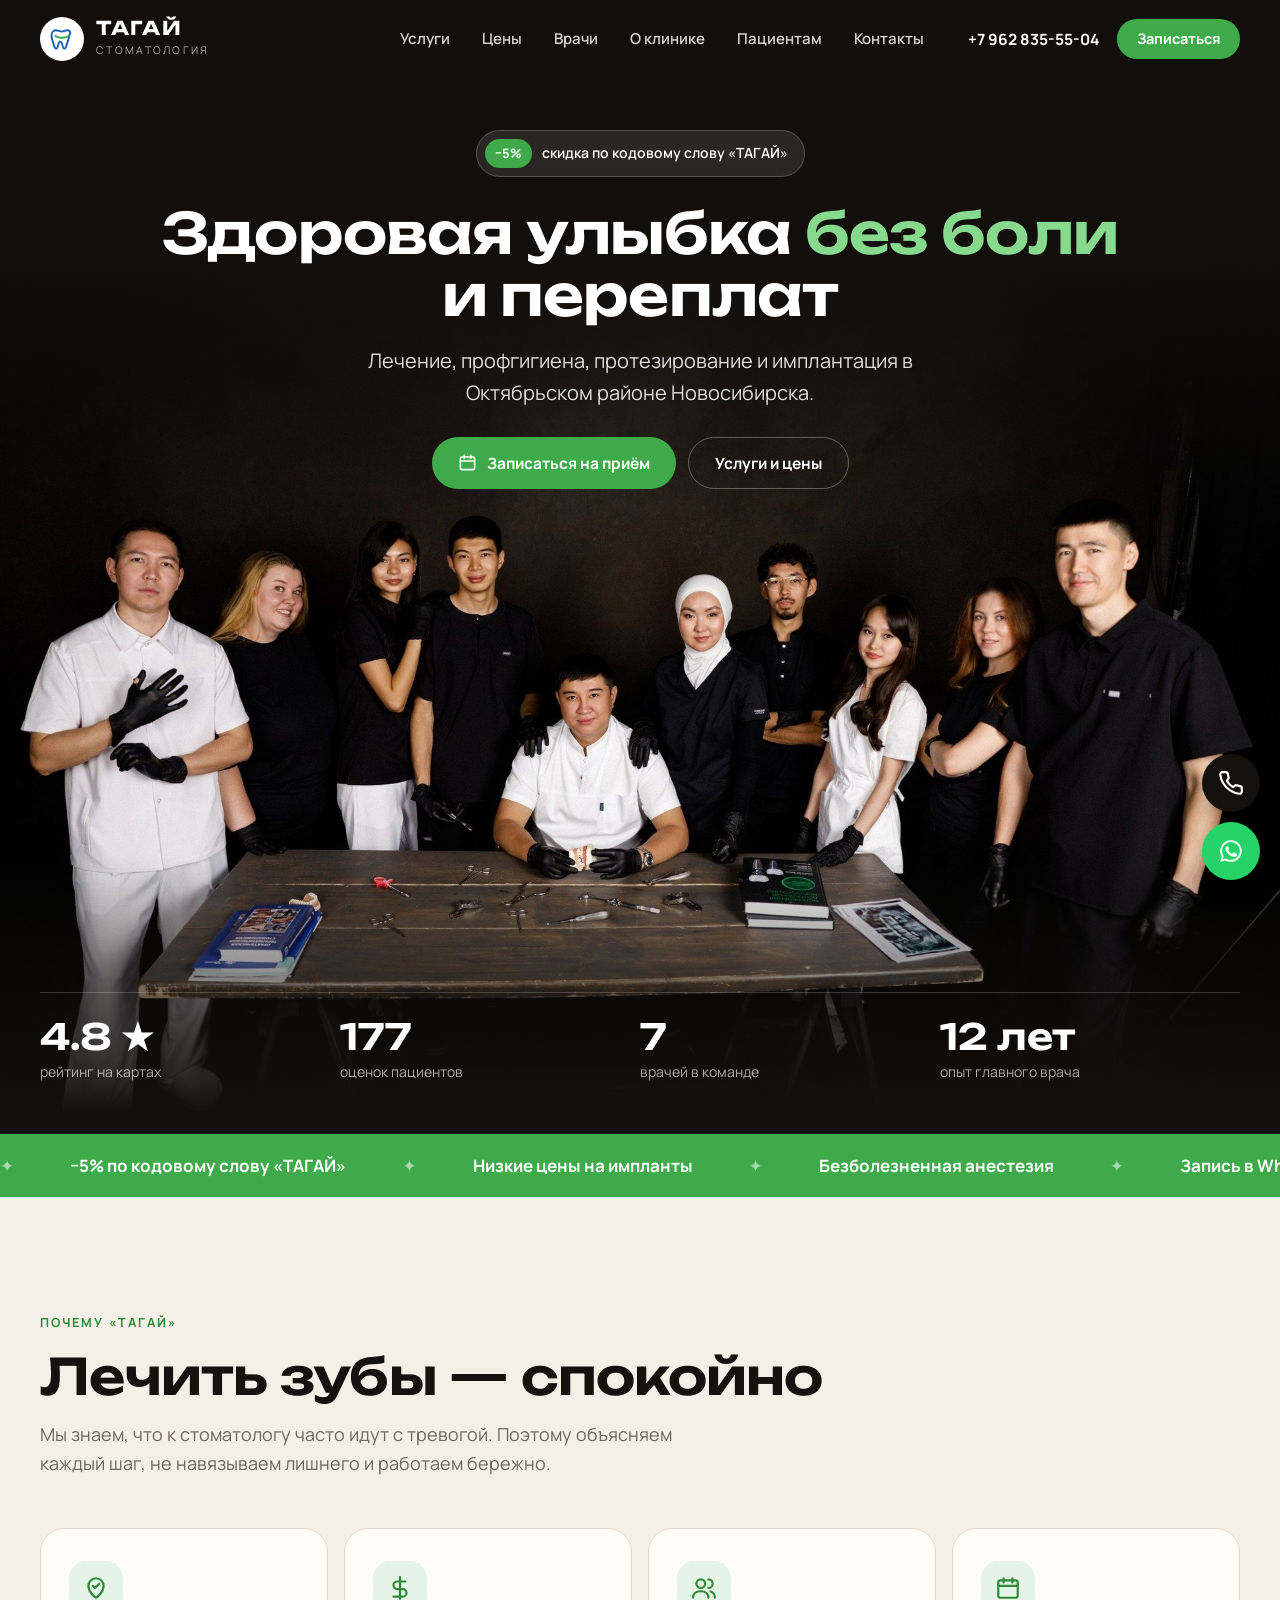
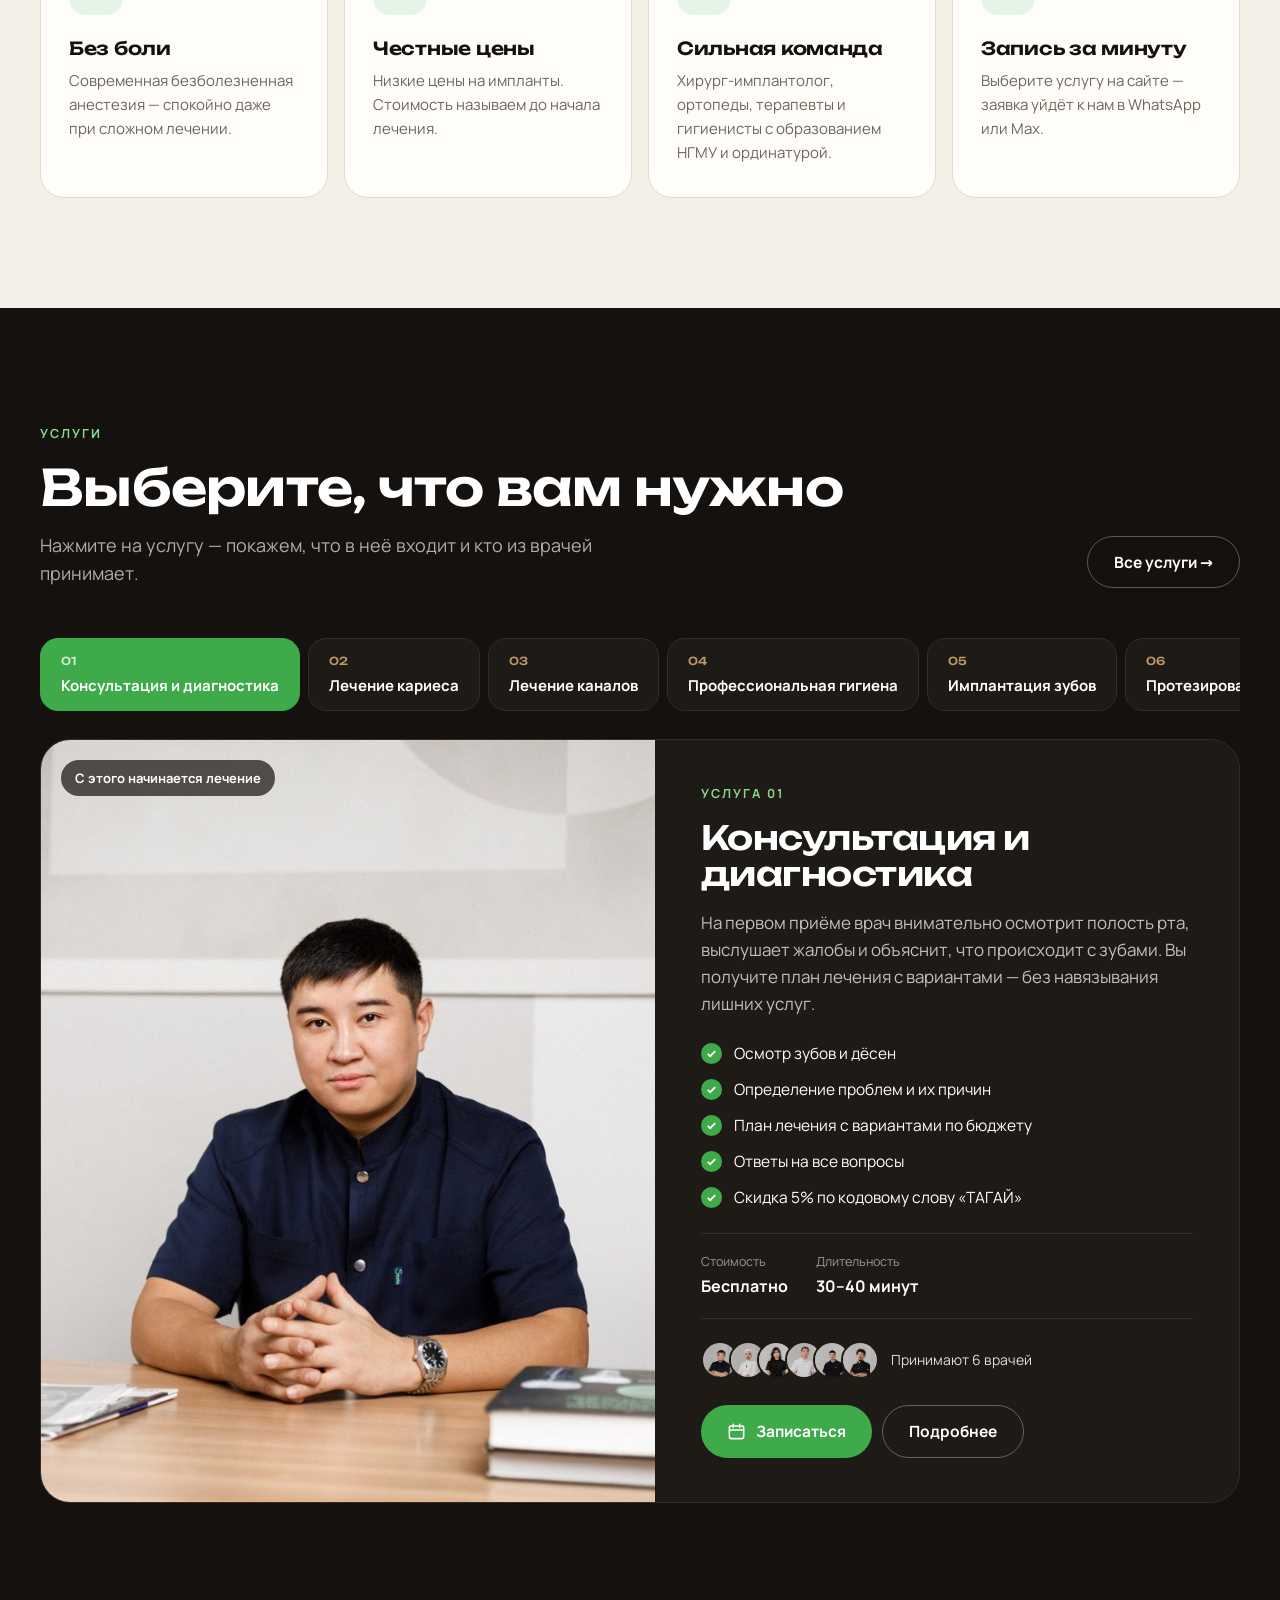
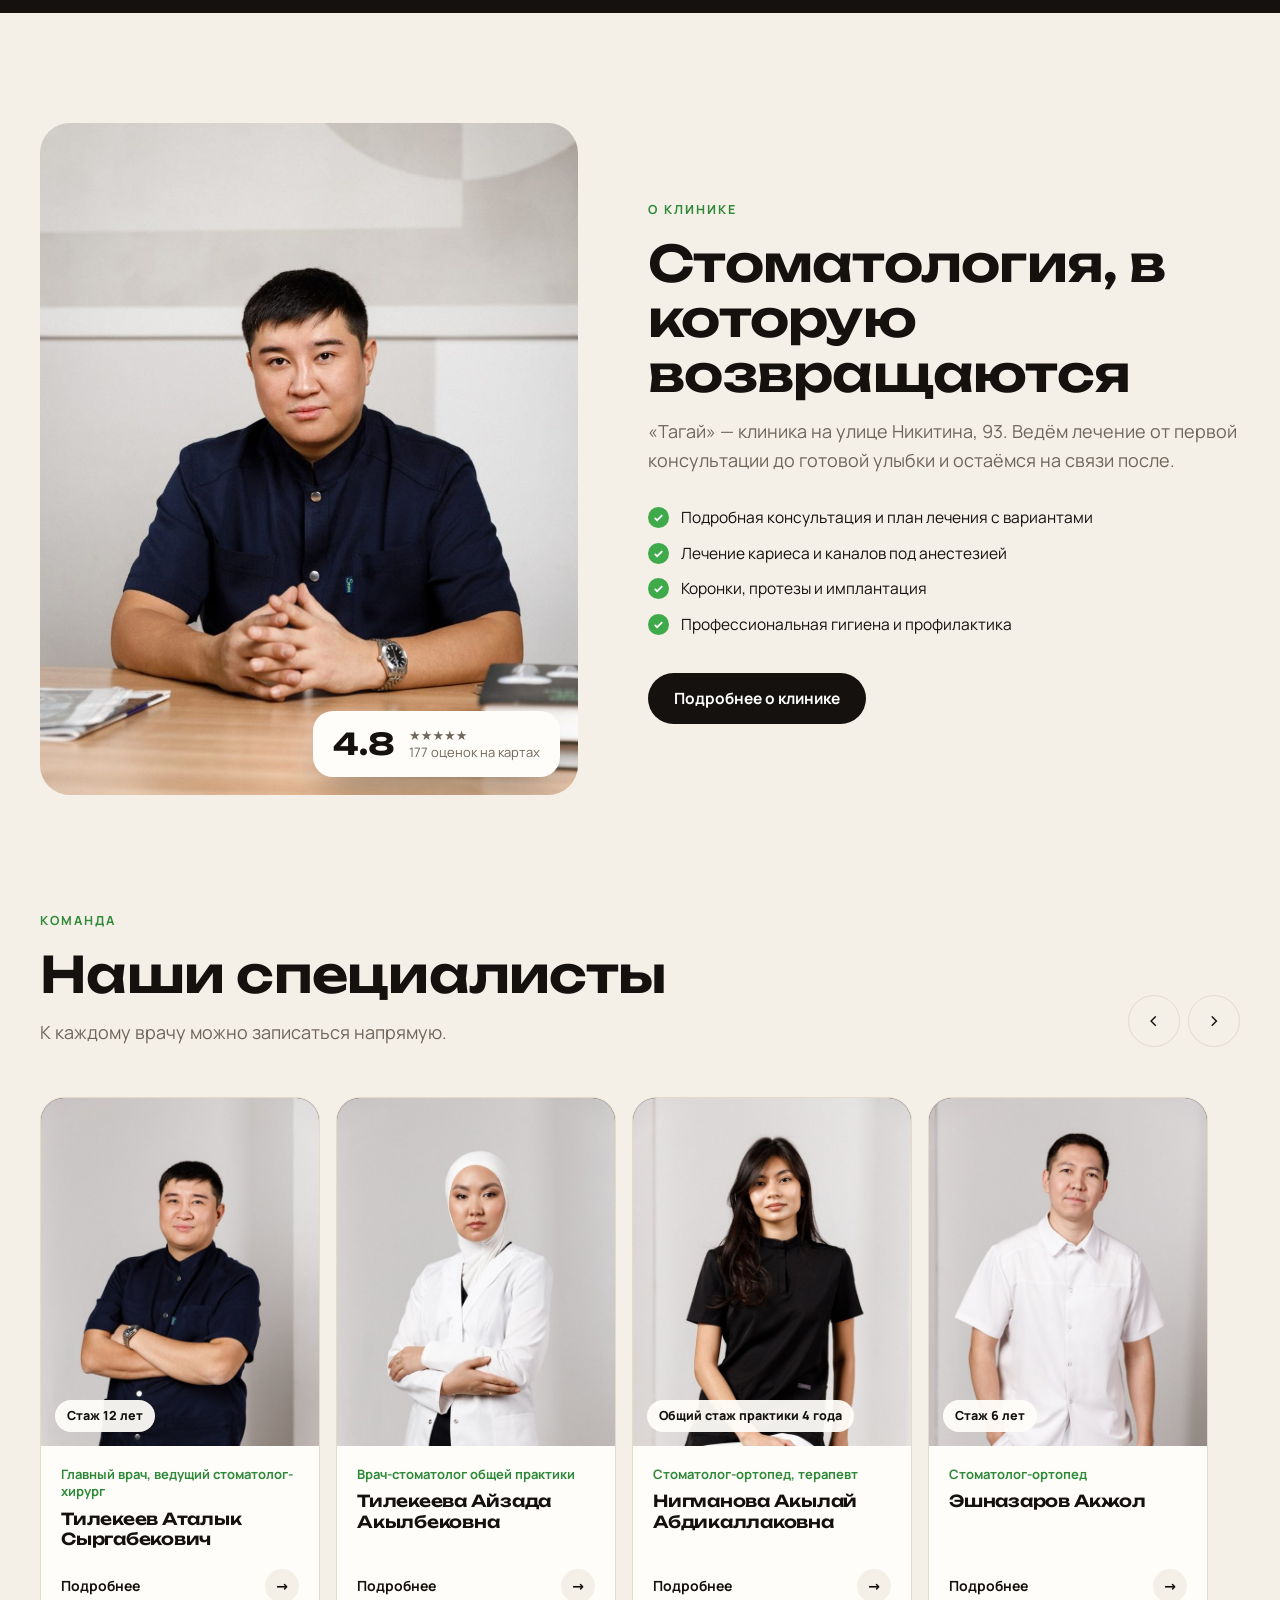
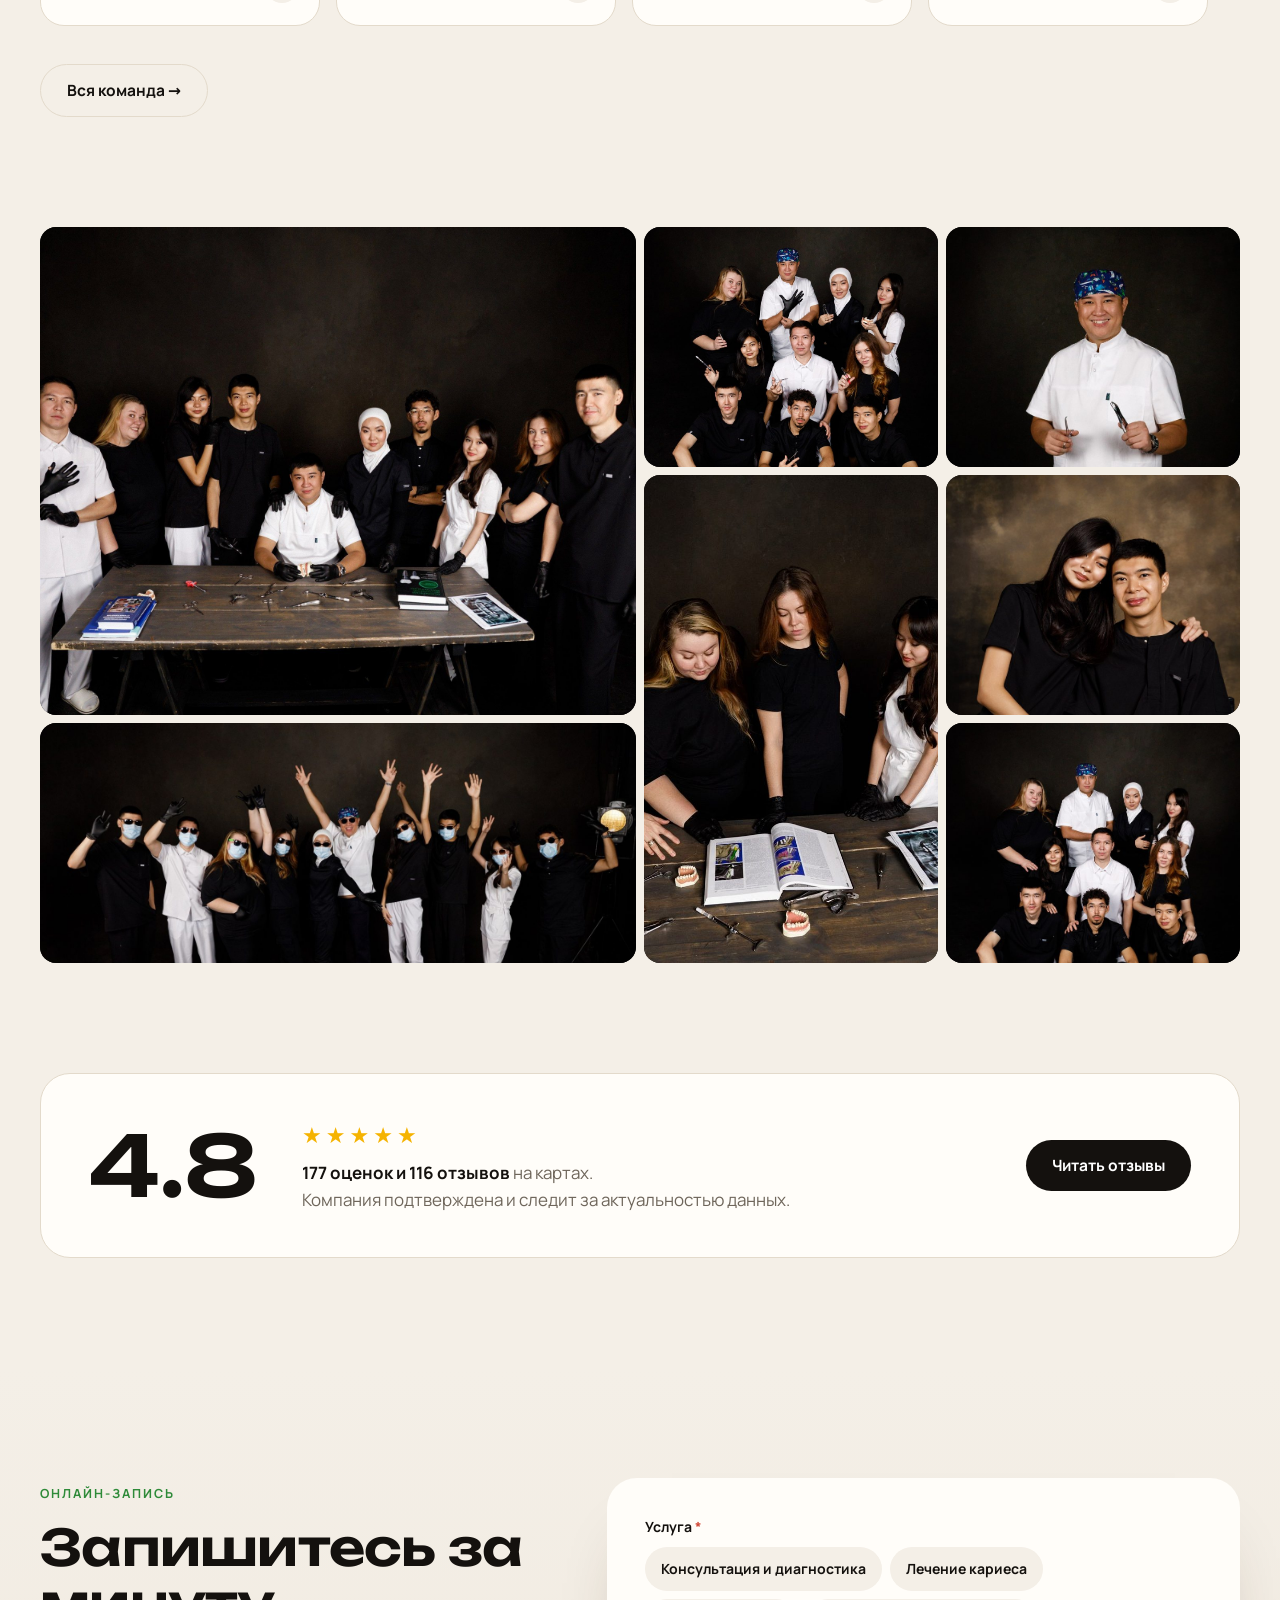
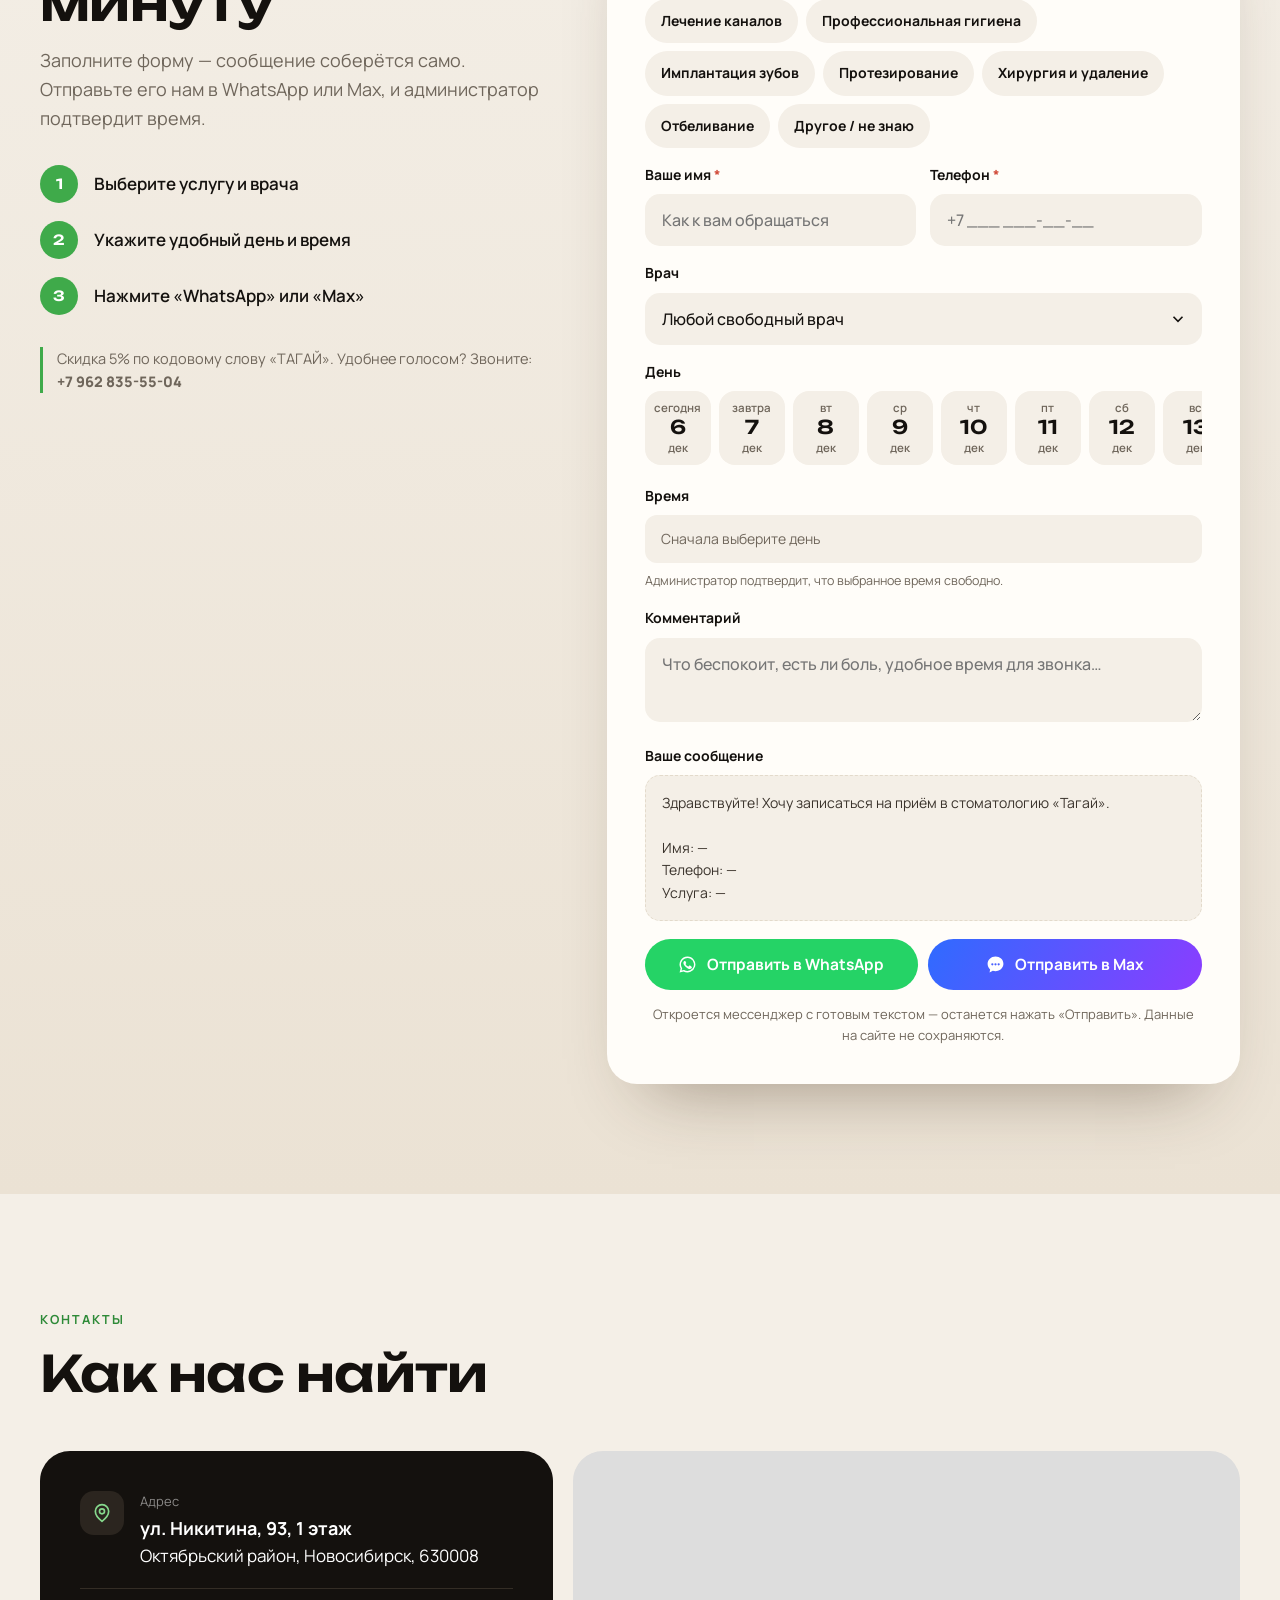
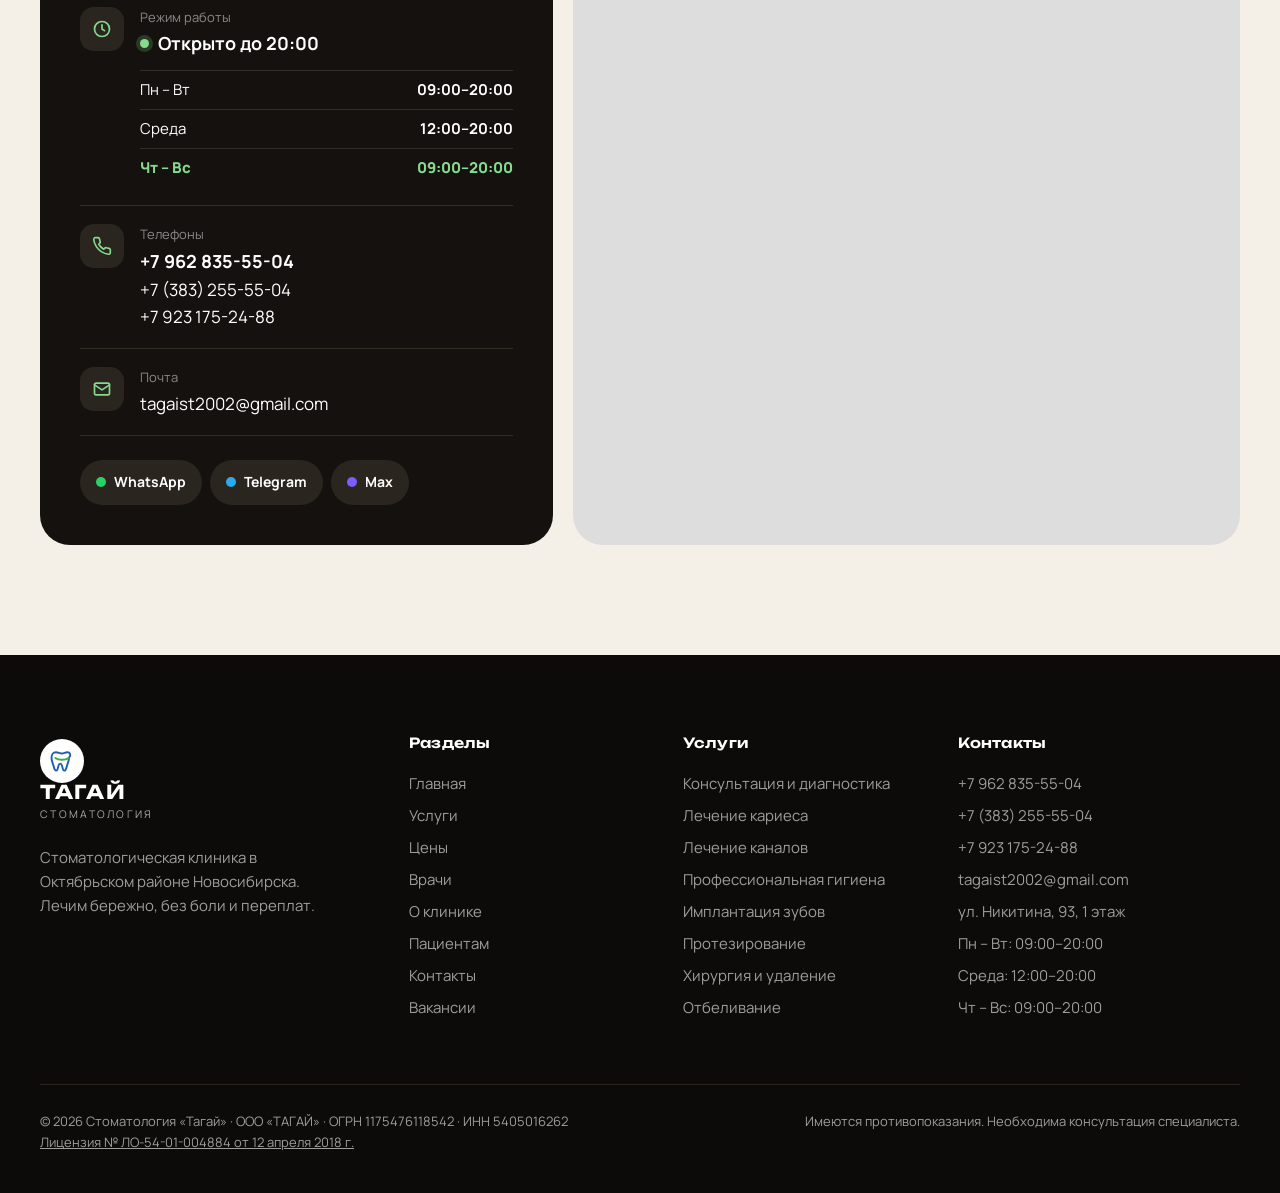
==== commit e12158e1: "Вакансии: администратор и ассистент стоматолога, кнопка WhatsApp, вкладка в админке Co-Authored-By: " ====
--- a/index.html
+++ b/index.html
@@ -7,8 +7,8 @@
 <meta name="description" content="Стоматология «Тагай» в Октябрьском районе Новосибирска: лечение, профгигиена, протезирование и имплантация. Безболезненная анестезия, скидка 5% по кодовому слову «ТАГАЙ». Запись в WhatsApp и Max.">
 <meta property="og:title" content="Стоматология «Тагай» — Новосибирск">
 <meta property="og:image" content="img/team-hero.jpg">
-<link rel="stylesheet" href="css/fonts.css?v=24">
-<link rel="stylesheet" href="css/style.css?v=24">
+<link rel="stylesheet" href="css/fonts.css?v=25">
+<link rel="stylesheet" href="css/style.css?v=25">
 </head>
 <body data-page="index">
 <header class="hdr" id="hdr"></header>
@@ -129,7 +129,7 @@
 
 </main>
 <footer class="ftr" id="ftr"></footer>
-<script src="js/data.js?v=24"></script><script src="js/app.js?v=24"></script>
+<script src="js/data.js?v=25"></script><script src="js/app.js?v=25"></script>
 <script>document.addEventListener("DOMContentLoaded",()=>{document.getElementById("revBtn").href=SITE.maps;});</script>
 </body>
 </html>
--- a/css/style.css
+++ b/css/style.css
@@ -490,3 +490,14 @@
 .doc-list li{font-size:15.5px}
 @media(max-width:960px){.prices{grid-template-columns:1fr;gap:20px}}
 @media(max-width:600px){.price-cat{padding:20px 18px;border-radius:20px}.price-row{flex-direction:column;gap:4px}.promo-box{padding:28px 20px;border-radius:24px;background-image:none}.promo-items div{flex-direction:column;gap:2px}.promo-box .btn{width:100%;white-space:normal}}
+
+/* вакансии */
+.jobs{display:grid;grid-template-columns:repeat(auto-fit,minmax(300px,1fr));gap:20px}
+.job{background:var(--paper);border:1px solid var(--line);border-radius:var(--r);padding:32px;display:flex;flex-direction:column;align-items:flex-start;gap:12px}
+.job h3{font-size:24px;margin:4px 0 0}
+.job p{color:var(--muted);margin:0;flex:1}
+.job .ticks{margin:4px 0}
+.job .btn{margin-top:10px}
+.job .btn svg{width:19px;height:19px}
+.badge-job{font-size:12px;font-weight:700;letter-spacing:.08em;text-transform:uppercase;background:#e6f4e7;color:var(--green-d);padding:6px 12px;border-radius:999px}
+@media(max-width:560px){.job{padding:24px}.job .btn{width:100%;justify-content:center}}
